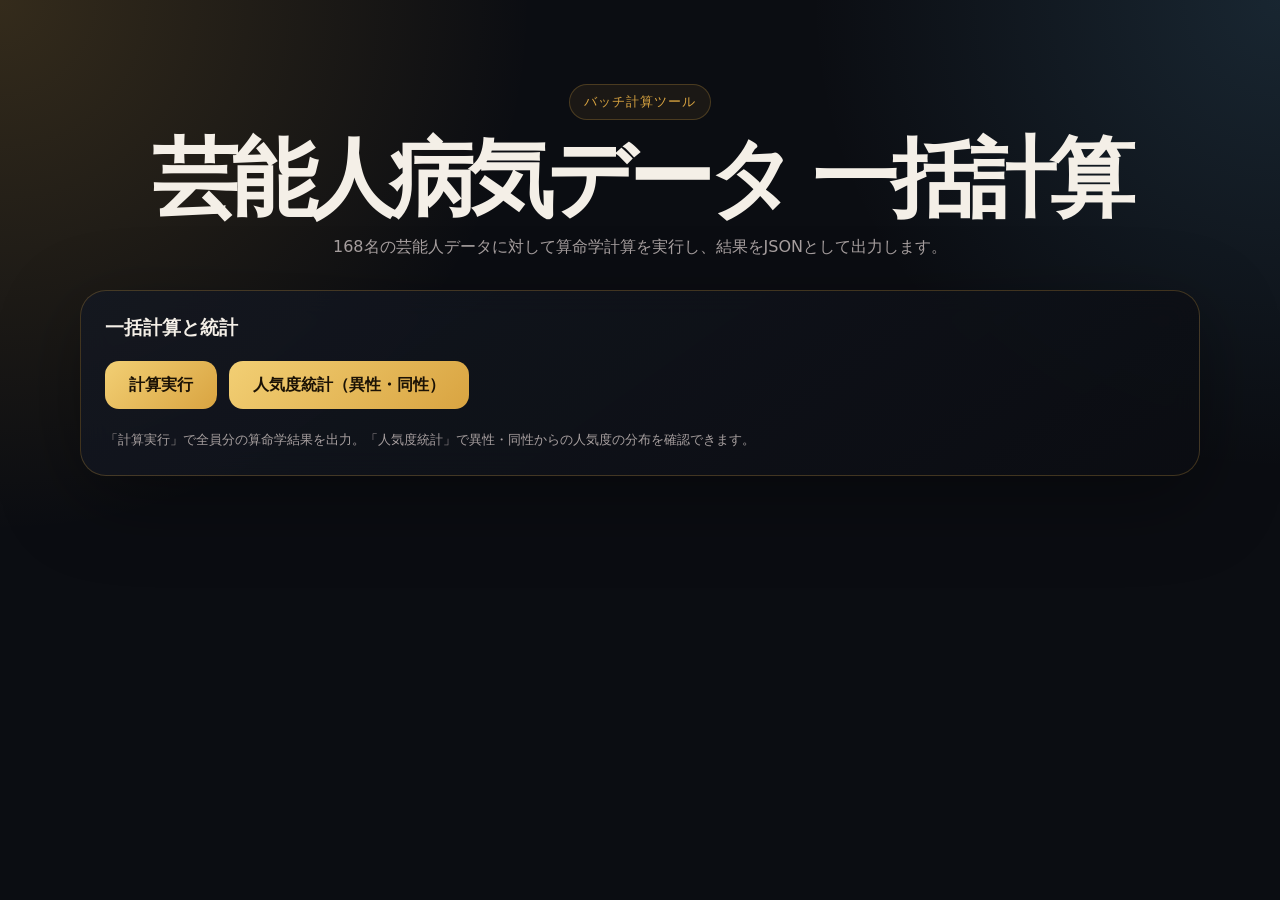
==== batch_calculate.html @ 9ac29d19 "feat: 専門用語を分かりやすく書き換え（見出し・説明文）" ====
<!doctype html>
<html lang="ja">
<head>
<meta charset="UTF-8">
<meta name="viewport" content="width=device-width, initial-scale=1.0">
<title>芸能人病気データ 算命学一括計算 | 占いの館M</title>
<link rel="stylesheet" href="./styles.css?v=20260802e" />
<style>
  .batch-actions { display: flex; flex-wrap: wrap; gap: 12px; margin: 20px 0; }
  .batch-actions button { margin: 0; }
  .batch-status {
    white-space: pre-wrap;
    font-family: "SFMono-Regular", Consolas, "Liberation Mono", Menlo, monospace;
    font-size: 13px;
    line-height: 1.7;
    margin-top: 20px;
    padding: 16px;
    border-radius: 14px;
    background: rgba(0, 0, 0, 0.25);
    border: 1px solid var(--border);
  }
  .batch-output {
    width: 100%;
    height: 320px;
    margin-top: 16px;
    padding: 14px;
    border-radius: 14px;
    background: rgba(0, 0, 0, 0.35);
    border: 1px solid var(--border);
    color: var(--text);
    font-family: "SFMono-Regular", Consolas, "Liberation Mono", Menlo, monospace;
    font-size: 12px;
    line-height: 1.5;
    resize: vertical;
  }
  .done { color: #70d0a0; }
  .error { color: #ff5050; }
</style>
</head>
<body>
<main class="app">
  <section class="hero">
    <div class="badge">バッチ計算ツール</div>
    <h1>芸能人病気データ 一括計算</h1>
    <p>168名の芸能人データに対して算命学計算を実行し、結果をJSONとして出力します。</p>
  </section>

  <section class="panel input-panel">
    <h3 class="panel-title">一括計算と統計</h3>
    <div class="batch-actions">
      <button id="runBtn">計算実行</button>
      <button id="moteStatsBtn">人気度統計（異性・同性）</button>
      <button id="downloadBtn" style="display:none">結果をダウンロード</button>
    </div>
    <p class="note">「計算実行」で全員分の算命学結果を出力。「人気度統計」で異性・同性からの人気度の分布を確認できます。</p>
    <div id="status" class="batch-status" style="display:none"></div>
    <textarea id="output" class="batch-output" style="display:none" readonly></textarea>
  </section>
</main>

<script src="./kanji-data.js?v=20260802e"></script>
<script src="./app.js?v=20260802e"></script>
<script>
const CELEB_DATA = [
  {
    "id": 1,
    "name": "坂本龍一",
    "real_name": "坂本龍一",
    "last_name": "坂本",
    "first_name": "龍一",
    "birth_date": "1952-01-17",
    "gender": "male",
    "illness": "中咽頭がん",
    "illness_category": "がん（頭頸部）",
    "onset_year": 2014,
    "notes": "2014年中咽頭がん、2020年直腸がんも発症。2023年死去。"
  },
  {
    "id": 2,
    "name": "小林麻央",
    "real_name": "小林麻央",
    "last_name": "小林",
    "first_name": "麻央",
    "birth_date": "1982-07-21",
    "gender": "female",
    "illness": "乳がん",
    "illness_category": "がん（乳がん）",
    "onset_year": 2014,
    "notes": "2014年乳がん発症。2017年死去。"
  },
  {
    "id": 3,
    "name": "忌野清志郎",
    "real_name": "忌野清志郎",
    "last_name": "忌野",
    "first_name": "清志郎",
    "birth_date": "1951-04-02",
    "gender": "male",
    "illness": "喉頭がん",
    "illness_category": "がん（頭頸部）",
    "onset_year": 2006,
    "notes": "2006年喉頭がん。2009年に食道がんも発症。2011年死去。"
  },
  {
    "id": 4,
    "name": "石橋貴明",
    "real_name": "石橋貴明",
    "last_name": "石橋",
    "first_name": "貴明",
    "birth_date": "1961-10-22",
    "gender": "male",
    "illness": "食道がん・咽頭がん",
    "illness_category": "がん（頭頸部・消化器）",
    "onset_year": 2025,
    "notes": "2025年に食道がんと咽頭がんを公表。芸能活動休止。"
  },
  {
    "id": 5,
    "name": "河村隆一",
    "real_name": "河村隆一",
    "last_name": "河村",
    "first_name": "隆一",
    "birth_date": "1970-05-20",
    "gender": "male",
    "illness": "肺腺がん",
    "illness_category": "がん（呼吸器）",
    "onset_year": 2019,
    "notes": "2019年に肺腺がんと公表。"
  },
  {
    "id": 6,
    "name": "生稲晃子",
    "real_name": "生稲晃子",
    "last_name": "生稲",
    "first_name": "晃子",
    "birth_date": "1968-04-28",
    "gender": "female",
    "illness": "乳がん",
    "illness_category": "がん（乳がん）",
    "onset_year": 2011,
    "notes": "2011年に乳がんを公表。"
  },
  {
    "id": 7,
    "name": "岡村隆史",
    "real_name": "岡村隆史",
    "last_name": "岡村",
    "first_name": "隆史",
    "birth_date": "1970-07-03",
    "gender": "male",
    "illness": "抑うつ傾向",
    "illness_category": "精神疾患（うつ・抑うつ）",
    "onset_year": 2010,
    "notes": "2010年に芸能活動休止。抑うつ傾向と本人が説明。"
  },
  {
    "id": 8,
    "name": "さくらももこ",
    "real_name": "三浦美紀",
    "last_name": "三浦",
    "first_name": "美紀",
    "birth_date": "1965-05-08",
    "gender": "female",
    "illness": "乳がん",
    "illness_category": "がん（乳がん）",
    "onset_year": 2014,
    "notes": "2014年頃乳がん発症。2018年死去。本名は三浦美紀。"
  },
  {
    "id": 9,
    "name": "風間トオル",
    "real_name": "風間徹",
    "last_name": "風間",
    "first_name": "徹",
    "birth_date": "1962-08-19",
    "gender": "male",
    "illness": "咽頭がん",
    "illness_category": "がん（頭頸部）",
    "onset_year": 2022,
    "notes": "2022年頃に早期咽頭がんと公表。"
  },
  {
    "id": 10,
    "name": "山口一郎",
    "real_name": "山口一郎",
    "last_name": "山口",
    "first_name": "一郎",
    "birth_date": "1980-09-08",
    "gender": "male",
    "illness": "群発性頭痛・うつ病",
    "illness_category": "精神疾患（うつ・抑うつ）",
    "onset_year": 2020,
    "notes": "2020年群発性頭痛、2022年うつ病発症。2024年公表。"
  },
  {
    "id": 11,
    "name": "河本準一",
    "real_name": "河本準一",
    "last_name": "河本",
    "first_name": "準一",
    "birth_date": "1975-04-07",
    "gender": "male",
    "illness": "パニック障害・うつ病",
    "illness_category": "精神疾患（パニック障害・うつ）",
    "onset_year": 2024,
    "notes": "2025年6月にパニック障害・うつ病と公表。発症は2024年頃。"
  },
  {
    "id": 12,
    "name": "田中裕二",
    "real_name": "田中裕二",
    "last_name": "田中",
    "first_name": "裕二",
    "birth_date": "1965-01-10",
    "gender": "male",
    "illness": "くも膜下出血・脳梗塞",
    "illness_category": "脳血管疾患",
    "onset_year": 2021,
    "notes": "2021年1月にくも膜下出血と脳梗塞を発症。"
  },
  {
    "id": 13,
    "name": "星野源",
    "real_name": "星野源",
    "last_name": "星野",
    "first_name": "源",
    "birth_date": "1981-01-28",
    "gender": "male",
    "illness": "くも膜下出血",
    "illness_category": "脳血管疾患",
    "onset_year": 2012,
    "notes": "2012年12月にくも膜下出血。2013年9月に予防的手術。"
  },
  {
    "id": 14,
    "name": "長嶋茂雄",
    "real_name": "長嶋茂雄",
    "last_name": "長嶋",
    "first_name": "茂雄",
    "birth_date": "1936-02-20",
    "gender": "male",
    "illness": "心原性脳塞栓症",
    "illness_category": "脳血管疾患",
    "onset_year": 2004,
    "notes": "2004年3月に心原性脳塞栓症を発症。"
  },
  {
    "id": 15,
    "name": "西城秀樹",
    "real_name": "木本龍雄",
    "last_name": "木本",
    "first_name": "龍雄",
    "birth_date": "1955-04-13",
    "gender": "male",
    "illness": "脳梗塞",
    "illness_category": "脳血管疾患",
    "onset_year": 2001,
    "notes": "2001年初発、2003年再発、2011年再発。2018年急性心不全で死去。本名は木本龍雄。"
  },
  {
    "id": 16,
    "name": "小倉智昭",
    "real_name": "小倉智昭",
    "last_name": "小倉",
    "first_name": "智昭",
    "birth_date": "1947-05-25",
    "gender": "male",
    "illness": "膀胱がん",
    "illness_category": "がん（泌尿器）",
    "onset_year": 2016,
    "notes": "2016年膀胱がん。2021年肺転移、2023年腎盂がん。2024年死去。"
  },
  {
    "id": 17,
    "name": "桜井和寿",
    "real_name": "桜井和寿",
    "last_name": "桜井",
    "first_name": "和寿",
    "birth_date": "1970-03-08",
    "gender": "male",
    "illness": "小脳梗塞（疑い）",
    "illness_category": "脳血管疾患",
    "onset_year": 2002,
    "notes": "2002年7月に小脳梗塞の疑いで入院。"
  },
  {
    "id": 18,
    "name": "徳永英明",
    "real_name": "徳永英明",
    "last_name": "徳永",
    "first_name": "英明",
    "birth_date": "1961-02-27",
    "gender": "male",
    "illness": "もやもや病・脳梗塞",
    "illness_category": "脳血管疾患",
    "onset_year": 2001,
    "notes": "2001年もやもや病。2016年脳梗塞予防手術、2018年軽微な脳梗塞。"
  },
  {
    "id": 19,
    "name": "ワッキー",
    "real_name": "和輝",
    "last_name": "和",
    "first_name": "輝",
    "birth_date": "1972-07-05",
    "gender": "male",
    "illness": "中咽頭がん",
    "illness_category": "がん（頭頸部）",
    "onset_year": 2020,
    "notes": "2020年6月にステージ1の中咽頭がんと公表。"
  },
  {
    "id": 20,
    "name": "伊達みきお",
    "real_name": "伊達幹男",
    "last_name": "伊達",
    "first_name": "幹男",
    "birth_date": "1974-09-05",
    "gender": "male",
    "illness": "膀胱がん",
    "illness_category": "がん（泌尿器）",
    "onset_year": 2021,
    "notes": "2021年3月にステージ1の膀胱がんと公表。"
  },
  {
    "id": 21,
    "name": "松本人志",
    "real_name": "松本人志",
    "last_name": "松本",
    "first_name": "人志",
    "birth_date": "1963-09-08",
    "gender": "male",
    "illness": "大腸がん",
    "illness_category": "がん（消化器）",
    "onset_year": 2025,
    "notes": "2025年に大腸がんの手術を公表。人工肛門造設。"
  },
  {
    "id": 22,
    "name": "池江璃花子",
    "real_name": "池江璃花子",
    "last_name": "池江",
    "first_name": "璃花子",
    "birth_date": "2000-07-04",
    "gender": "female",
    "illness": "急性リンパ性白血病",
    "illness_category": "血液疾患（白血病）",
    "onset_year": 2019,
    "notes": "2019年2月に急性リンパ性白血病と診断。2019年12月退院。"
  },
  {
    "id": 23,
    "name": "安田章大",
    "real_name": "安田章大",
    "last_name": "安田",
    "first_name": "章大",
    "birth_date": "1984-09-11",
    "gender": "male",
    "illness": "髄膜腫（脳腫瘍）",
    "illness_category": "脳腫瘍",
    "onset_year": 2017,
    "notes": "2017年に脳腫瘍（髄膜腫）を発症。2018年2月に摘出手術。後遺症あり。"
  },
  {
    "id": 24,
    "name": "つんく♂",
    "real_name": "寺田光男",
    "last_name": "寺田",
    "first_name": "光男",
    "birth_date": "1968-10-29",
    "gender": "male",
    "illness": "喉頭がん",
    "illness_category": "がん（頭頸部）",
    "onset_year": 2014,
    "notes": "2014年3月に喉頭がんを公表。声帯摘出。本名は寺田光男。"
  },
  {
    "id": 25,
    "name": "麻木久仁子",
    "real_name": "麻木久仁子",
    "last_name": "麻木",
    "first_name": "久仁子",
    "birth_date": "1962-11-12",
    "gender": "female",
    "illness": "脳梗塞・乳がん",
    "illness_category": "脳血管疾患・がん（乳がん）",
    "onset_year": 2010,
    "notes": "2010年暮れに軽い脳梗塞、2012年に両側乳がん。"
  },
  {
    "id": 26,
    "name": "あべ静江",
    "real_name": "阿部静江",
    "last_name": "阿部",
    "first_name": "静江",
    "birth_date": "1951-11-28",
    "gender": "female",
    "illness": "脳梗塞",
    "illness_category": "脳血管疾患",
    "onset_year": 2022,
    "notes": "2022年3月に両側視床の脳梗塞を発症。本名は阿部静江。"
  },
  {
    "id": 27,
    "name": "名倉潤",
    "real_name": "名倉潤",
    "last_name": "名倉",
    "first_name": "潤",
    "birth_date": "1968-11-04",
    "gender": "male",
    "illness": "うつ病",
    "illness_category": "精神疾患（うつ・抑うつ）",
    "onset_year": 2019,
    "notes": "2018年頸椎椎間板ヘルニア手術、その術後ストレスで2019年うつ病発症。"
  },
  {
    "id": 28,
    "name": "松島聡",
    "real_name": "松島聡",
    "last_name": "松島",
    "first_name": "聡",
    "birth_date": "1997-11-27",
    "gender": "male",
    "illness": "パニック障害",
    "illness_category": "精神疾患（パニック障害）",
    "onset_year": 2018,
    "notes": "2018年11月に突発性パニック障害で活動休止。2020年復帰。"
  },
  {
    "id": 29,
    "name": "堂本剛",
    "real_name": "堂本剛",
    "last_name": "堂本",
    "first_name": "剛",
    "birth_date": "1979-04-10",
    "gender": "male",
    "illness": "パニック障害・突発性難聴",
    "illness_category": "精神疾患（パニック障害）・耳鼻科疾患",
    "onset_year": 1997,
    "notes": "10代後半からパニック障害。2017年に突発性難聴も発症。"
  },
  {
    "id": 30,
    "name": "IKKO",
    "real_name": "豊田一幸",
    "last_name": "豊田",
    "first_name": "一幸",
    "birth_date": "1962-01-20",
    "gender": "male",
    "illness": "パニック障害",
    "illness_category": "精神疾患（パニック障害）",
    "onset_year": 2001,
    "notes": "30代（39歳頃）にパニック障害発症。本名は豊田一幸。"
  },
  {
    "id": 31,
    "name": "中川剛",
    "real_name": "中川剛",
    "last_name": "中川",
    "first_name": "剛",
    "birth_date": "1970-12-04",
    "gender": "male",
    "illness": "パニック障害・急性膵炎",
    "illness_category": "精神疾患（パニック障害）・消化器疾患",
    "onset_year": 1997,
    "notes": "1997年頃パニック障害。2003年以降急性膵炎を繰り返す。"
  },
  {
    "id": 32,
    "name": "音無美紀子",
    "real_name": "村井美紀子",
    "last_name": "村井",
    "first_name": "美紀子",
    "birth_date": "1949-12-26",
    "gender": "female",
    "illness": "乳がん・うつ病",
    "illness_category": "がん（乳がん）・精神疾患（うつ・抑うつ）",
    "onset_year": 1988,
    "notes": "38歳時に乳がん全摘、その後うつ病発症。本名は村井美紀子。"
  },
  {
    "id": 33,
    "name": "萩原流行",
    "real_name": "萩原光男",
    "last_name": "萩原",
    "first_name": "光男",
    "birth_date": "1953-04-08",
    "gender": "male",
    "illness": "双極性障害（そううつ病）",
    "illness_category": "精神疾患（双極性障害）",
    "onset_year": 1991,
    "notes": "1991年に気分変調症・そううつ病と診断。2015年死去。本名は萩原光男。"
  },
  {
    "id": 34,
    "name": "渡辺正行",
    "real_name": "渡邊正行",
    "last_name": "渡邊",
    "first_name": "正行",
    "birth_date": "1956-01-24",
    "gender": "male",
    "illness": "うつ病（男性更年期障害）",
    "illness_category": "精神疾患（うつ・抑うつ）",
    "onset_year": 2006,
    "notes": "50歳頃に男性更年期障害によるうつ症状。本名は渡邊正行。"
  },
  {
    "id": 35,
    "name": "高島忠夫",
    "real_name": "高嶋忠夫",
    "last_name": "高嶋",
    "first_name": "忠夫",
    "birth_date": "1930-07-27",
    "gender": "male",
    "illness": "うつ病・パーキンソン症候群",
    "illness_category": "精神疾患（うつ・抑うつ）・神経疾患",
    "onset_year": 1998,
    "notes": "1998年に重度のうつ病発症。後にパーキンソン症候群も。2019年死去。本名は高嶋忠夫。"
  },
  {
    "id": 36,
    "name": "大場久美子",
    "real_name": "大場久美子",
    "last_name": "大場",
    "first_name": "久美子",
    "birth_date": "1960-01-06",
    "gender": "female",
    "illness": "パニック障害",
    "illness_category": "精神疾患（パニック障害）",
    "onset_year": 1999,
    "notes": "39歳頃にパニック障害発症。2003年診断。2008年に心理カウンセラー資格取得。"
  },
  {
    "id": 37,
    "name": "Fukase（深瀬慧）",
    "real_name": "深瀬智",
    "last_name": "深瀬",
    "first_name": "智",
    "birth_date": "1985-10-13",
    "gender": "male",
    "illness": "パニック障害・ADHD",
    "illness_category": "精神疾患（パニック障害・発達障害）",
    "onset_year": 2003,
    "notes": "10代でパニック障害発症。精神病院閉鎖病棟に入院経験。ADHDも公表。本名は深瀬智。"
  },
  {
    "id": 38,
    "name": "石田明",
    "real_name": "石田明",
    "last_name": "石田",
    "first_name": "明",
    "birth_date": "1980-02-20",
    "gender": "male",
    "illness": "うつ病",
    "illness_category": "精神疾患（うつ・抑うつ）",
    "onset_year": 2002,
    "notes": "22歳頃にうつ病発症。M-1優勝後の2009年にも悪化。"
  },
  {
    "id": 39,
    "name": "兒玉遥",
    "real_name": "兒玉遥",
    "last_name": "兒玉",
    "first_name": "遥",
    "birth_date": "1996-09-19",
    "gender": "female",
    "illness": "双極性障害（躁うつ病）",
    "illness_category": "精神疾患（双極性障害）",
    "onset_year": 2017,
    "notes": "2017年に双極性障害と診断。2度の活動休止を経て2019年HKT48卒業。"
  },
  {
    "id": 40,
    "name": "丸岡いずみ",
    "real_name": "丸岡いずみ",
    "last_name": "丸岡",
    "first_name": "いずみ",
    "birth_date": "1971-08-06",
    "gender": "female",
    "illness": "うつ病",
    "illness_category": "精神疾患（うつ・抑うつ）",
    "onset_year": 2011,
    "notes": "2011年にうつ病発症。東日本大震災取材等の激務が原因。精神科強制入院経験。元日本テレビキャスター。"
  },
  {
    "id": 41,
    "name": "DAVE FROMM",
    "real_name": "DAVE FROMM",
    "last_name": "DAVE",
    "first_name": "FROMM",
    "birth_date": "1959-03-31",
    "gender": "male",
    "illness": "脳梗塞",
    "illness_category": "脳血管疾患",
    "onset_year": 2017,
    "notes": "Wikipedia「DAVE FROMM」より抽出"
  },
  {
    "id": 42,
    "name": "Eli (日本の歌手)",
    "real_name": "Eli (日本の歌手)",
    "last_name": "Eli",
    "first_name": "(日本の歌手)",
    "birth_date": "1969-06-02",
    "gender": "female",
    "illness": "双極性障害",
    "illness_category": "精神疾患（双極性障害）",
    "onset_year": 1997,
    "notes": "Wikipedia「Eli (日本の歌手)」より抽出"
  },
  {
    "id": 43,
    "name": "Fukase",
    "real_name": "深瀬 智",
    "last_name": "深瀬",
    "first_name": "智",
    "birth_date": "1985-10-13",
    "gender": "male",
    "illness": "白血病",
    "illness_category": "血液疾患",
    "onset_year": 2024,
    "notes": "Wikipedia「Fukase」より抽出"
  },
  {
    "id": 44,
    "name": "Gero",
    "real_name": "'''金城 敬樹'''（きんじょう ひろき）",
    "last_name": "'''金城",
    "first_name": "敬樹'''（きんじょうひろき）",
    "birth_date": "1986-01-23",
    "gender": "male",
    "illness": "双極性障害",
    "illness_category": "精神疾患（双極性障害）",
    "onset_year": 2023,
    "notes": "Wikipedia「Gero」より抽出"
  },
  {
    "id": 45,
    "name": "IU (歌手)",
    "real_name": "IU (歌手)",
    "last_name": "IU",
    "first_name": "(歌手)",
    "birth_date": "1993-05-16",
    "gender": "female",
    "illness": "白血病",
    "illness_category": "血液疾患",
    "onset_year": 2015,
    "notes": "Wikipedia「IU (歌手)」より抽出"
  },
  {
    "id": 46,
    "name": "IWAO",
    "real_name": "IWAO",
    "last_name": "IW",
    "first_name": "AO",
    "birth_date": "1963-09-21",
    "gender": "male",
    "illness": "うつ病",
    "illness_category": "精神疾患（うつ・抑うつ）",
    "onset_year": 1991,
    "notes": "Wikipedia「IWAO」より抽出"
  },
  {
    "id": 47,
    "name": "Ring (歌手)",
    "real_name": "'''林 楡涵'''（リン　ユーハン）",
    "last_name": "'''林",
    "first_name": "楡涵'''（リンユーハン）",
    "birth_date": "1984-10-31",
    "gender": "female",
    "illness": "甲状腺がん",
    "illness_category": "がん（頭頸部）",
    "onset_year": 2016,
    "notes": "Wikipedia「Ring (歌手)」より抽出"
  },
  {
    "id": 48,
    "name": "SKY-HI",
    "real_name": "SKY-HI",
    "last_name": "SK",
    "first_name": "Y-HI",
    "birth_date": "1986-12-12",
    "gender": "male",
    "illness": "適応障害",
    "illness_category": "精神疾患（その他）",
    "onset_year": 2023,
    "notes": "Wikipedia「SKY-HI」より抽出"
  },
  {
    "id": 49,
    "name": "YASS",
    "real_name": "YASS",
    "last_name": "YA",
    "first_name": "SS",
    "birth_date": "1965-09-02",
    "gender": "male",
    "illness": "膵臓がん",
    "illness_category": "がん（消化器）",
    "onset_year": 2024,
    "notes": "Wikipedia「YASS」より抽出"
  },
  {
    "id": 50,
    "name": "かとうれい子",
    "real_name": "かとうれい子",
    "last_name": "かと",
    "first_name": "うれい子",
    "birth_date": "1981-10-11",
    "gender": "female",
    "illness": "ALS",
    "illness_category": "神経疾患",
    "onset_year": 2015,
    "notes": "Wikipedia「かとうれい子」より抽出"
  },
  {
    "id": 51,
    "name": "かまやつひろし",
    "real_name": "かまやつひろし",
    "last_name": "かま",
    "first_name": "やつひろし",
    "birth_date": "1939-01-12",
    "gender": "male",
    "illness": "膵がん",
    "illness_category": "がん（消化器）",
    "onset_year": 2017,
    "notes": "Wikipedia「かまやつひろし」より抽出"
  },
  {
    "id": 52,
    "name": "なかにし礼",
    "real_name": "なかにし礼",
    "last_name": "なか",
    "first_name": "にし礼",
    "birth_date": "1938-09-02",
    "gender": "male",
    "illness": "食道がん",
    "illness_category": "がん（頭頸部・消化器）",
    "onset_year": 2002,
    "notes": "Wikipedia「なかにし礼」より抽出"
  },
  {
    "id": 53,
    "name": "みのもんた",
    "real_name": "御法川 法男<br />（みのりかわ のりお）",
    "last_name": "御法川",
    "first_name": "法男<br/>（みのりかわのりお）",
    "birth_date": "1944-08-22",
    "gender": "male",
    "illness": "パーキンソン病",
    "illness_category": "神経疾患",
    "onset_year": 2018,
    "notes": "Wikipedia「みのもんた」より抽出"
  },
  {
    "id": 54,
    "name": "やしきたかじん",
    "real_name": "やしきたかじん",
    "last_name": "やし",
    "first_name": "きたかじん",
    "birth_date": "1949-10-05",
    "gender": "male",
    "illness": "胃がん",
    "illness_category": "がん（消化器）",
    "onset_year": 2014,
    "notes": "Wikipedia「やしきたかじん」より抽出"
  },
  {
    "id": 55,
    "name": "やす子",
    "real_name": "安井 かのん（やすい かのん）{{R",
    "last_name": "安井",
    "first_name": "かのん（やすいかのん）{{R",
    "birth_date": "1998-09-02",
    "gender": "female",
    "illness": "うつ病",
    "illness_category": "精神疾患（うつ・抑うつ）",
    "onset_year": 2018,
    "notes": "Wikipedia「やす子」より抽出"
  },
  {
    "id": 56,
    "name": "わたりとしお",
    "real_name": "わたりとしお",
    "last_name": "わた",
    "first_name": "りとしお",
    "birth_date": "1961-08-14",
    "gender": "male",
    "illness": "うつ病",
    "illness_category": "精神疾患（うつ・抑うつ）",
    "onset_year": 1999,
    "notes": "Wikipedia「わたりとしお」より抽出"
  },
  {
    "id": 57,
    "name": "オリビア・ニュートン＝ジョン",
    "real_name": "オリビア・ニュートン＝ジョン",
    "last_name": "オリ",
    "first_name": "ビア・ニュートン＝ジョン",
    "birth_date": "1948-09-26",
    "gender": "female",
    "illness": "乳がん",
    "illness_category": "がん（乳がん）",
    "onset_year": 2001,
    "notes": "Wikipedia「オリビア・ニュートン＝ジョン」より抽出"
  },
  {
    "id": 58,
    "name": "カン・ダニエル",
    "real_name": "カン・ダニエル",
    "last_name": "カン",
    "first_name": "・ダニエル",
    "birth_date": "1996-12-10",
    "gender": "male",
    "illness": "うつ病",
    "illness_category": "精神疾患（うつ・抑うつ）",
    "onset_year": 2019,
    "notes": "Wikipedia「カン・ダニエル」より抽出"
  },
  {
    "id": 59,
    "name": "キム・ヘヨン",
    "real_name": "キム・ヘヨン",
    "last_name": "キム",
    "first_name": "・ヘヨン",
    "birth_date": "1971-03-28",
    "gender": "female",
    "illness": "脳腫瘍",
    "illness_category": "脳腫瘍",
    "onset_year": 2019,
    "notes": "Wikipedia「キム・ヘヨン」より抽出"
  },
  {
    "id": 60,
    "name": "グレート義太夫",
    "real_name": "鈴木 正之",
    "last_name": "鈴木",
    "first_name": "正之",
    "birth_date": "1958-12-26",
    "gender": "male",
    "illness": "心筋梗塞",
    "illness_category": "循環器疾患",
    "onset_year": 2024,
    "notes": "Wikipedia「グレート義太夫」より抽出"
  },
  {
    "id": 61,
    "name": "ゴージャス松野",
    "real_name": "松野 行秀",
    "last_name": "松野",
    "first_name": "行秀",
    "birth_date": "1961-04-18",
    "gender": "male",
    "illness": "うつ病",
    "illness_category": "精神疾患（うつ・抑うつ）",
    "onset_year": 2002,
    "notes": "Wikipedia「ゴージャス松野」より抽出"
  },
  {
    "id": 62,
    "name": "ジャイアント馬場",
    "real_name": "馬場 正平",
    "last_name": "馬場",
    "first_name": "正平",
    "birth_date": "1938-01-23",
    "gender": "female",
    "illness": "大腸がん",
    "illness_category": "がん（消化器）",
    "onset_year": 1999,
    "notes": "Wikipedia「ジャイアント馬場」より抽出"
  },
  {
    "id": 63,
    "name": "ソルリ",
    "real_name": "ソルリ",
    "last_name": "ソル",
    "first_name": "リ",
    "birth_date": "1994-03-29",
    "gender": "female",
    "illness": "うつ病",
    "illness_category": "精神疾患（うつ・抑うつ）",
    "onset_year": 2004,
    "notes": "Wikipedia「ソルリ」より抽出"
  },
  {
    "id": 64,
    "name": "タモリ",
    "real_name": "森田 一義（もりた かずよし）<ref name=\"CDジャーナル\">{{Cite web",
    "last_name": "森田",
    "first_name": "一義（もりたかずよし）<refname=\"CDジャーナル\">{{Citeweb",
    "birth_date": "1945-08-22",
    "gender": "male",
    "illness": "くも膜下出血",
    "illness_category": "脳血管疾患",
    "onset_year": 2002,
    "notes": "Wikipedia「タモリ」より抽出"
  },
  {
    "id": 65,
    "name": "ダニー・チャン",
    "real_name": "ダニー・チャン",
    "last_name": "ダニ",
    "first_name": "ー・チャン",
    "birth_date": "1958-09-07",
    "gender": "male",
    "illness": "うつ病",
    "illness_category": "精神疾患（うつ・抑うつ）",
    "onset_year": 1988,
    "notes": "Wikipedia「ダニー・チャン」より抽出"
  },
  {
    "id": 66,
    "name": "デビー・ギブソン",
    "real_name": "デビー・ギブソン",
    "last_name": "デビ",
    "first_name": "ー・ギブソン",
    "birth_date": "1970-08-31",
    "gender": "female",
    "illness": "パニック障害",
    "illness_category": "精神疾患（パニック障害）",
    "onset_year": 2016,
    "notes": "Wikipedia「デビー・ギブソン」より抽出"
  },
  {
    "id": 67,
    "name": "デルタ・グッドレム",
    "real_name": "デルタ・グッドレム",
    "last_name": "デル",
    "first_name": "タ・グッドレム",
    "birth_date": "1984-11-09",
    "gender": "female",
    "illness": "悪性リンパ腫",
    "illness_category": "血液疾患",
    "onset_year": 2001,
    "notes": "Wikipedia「デルタ・グッドレム」より抽出"
  },
  {
    "id": 68,
    "name": "デル・シャノン",
    "real_name": "、Charles Weedon Westover",
    "last_name": "、Charles",
    "first_name": "WeedonWestover",
    "birth_date": "1934-12-30",
    "gender": "male",
    "illness": "うつ病",
    "illness_category": "精神疾患（うつ・抑うつ）",
    "onset_year": 1980,
    "notes": "Wikipedia「デル・シャノン」より抽出"
  },
  {
    "id": 69,
    "name": "トミーズ雅",
    "real_name": "北村 雅英（きたむら まさひで）",
    "last_name": "北村",
    "first_name": "雅英（きたむらまさひで）",
    "birth_date": "1959-12-24",
    "gender": "male",
    "illness": "大腸がん",
    "illness_category": "がん（消化器）",
    "onset_year": 2020,
    "notes": "Wikipedia「トミーズ雅」より抽出"
  },
  {
    "id": 70,
    "name": "ナンシー関",
    "real_name": "ナンシー関",
    "last_name": "ナン",
    "first_name": "シー関",
    "birth_date": "1962-07-07",
    "gender": "female",
    "illness": "心不全",
    "illness_category": "循環器疾患",
    "onset_year": 2002,
    "notes": "Wikipedia「ナンシー関」より抽出"
  },
  {
    "id": 71,
    "name": "ヒロミ",
    "real_name": "小園 浩己（こぞの ひろみ）<ref name=\"CDJournal\" />",
    "last_name": "小園",
    "first_name": "浩己（こぞのひろみ）<refname=\"CDJournal\"/>",
    "birth_date": "1965-02-13",
    "gender": "male",
    "illness": "白血病",
    "illness_category": "血液疾患",
    "onset_year": 1995,
    "notes": "Wikipedia「ヒロミ」より抽出"
  },
  {
    "id": 72,
    "name": "フジタ (お笑い芸人)",
    "real_name": "藤田 真也（ふじた しんや）",
    "last_name": "藤田",
    "first_name": "真也（ふじたしんや）",
    "birth_date": "1977-07-21",
    "gender": "male",
    "illness": "くも膜下出血",
    "illness_category": "脳血管疾患",
    "onset_year": 2013,
    "notes": "Wikipedia「フジタ (お笑い芸人)」より抽出"
  },
  {
    "id": 73,
    "name": "マモル・マヌー",
    "real_name": "三枝 守（さえぐさ まもる）",
    "last_name": "三枝",
    "first_name": "守（さえぐさまもる）",
    "birth_date": "1949-06-03",
    "gender": "male",
    "illness": "心筋梗塞",
    "illness_category": "循環器疾患",
    "onset_year": 2020,
    "notes": "Wikipedia「マモル・マヌー」より抽出"
  },
  {
    "id": 74,
    "name": "マライア・キャリー",
    "real_name": "マライア・キャリー",
    "last_name": "マラ",
    "first_name": "イア・キャリー",
    "birth_date": "1969-03-27",
    "gender": "female",
    "illness": "双極性障害",
    "illness_category": "精神疾患（双極性障害）",
    "onset_year": 2018,
    "notes": "Wikipedia「マライア・キャリー」より抽出"
  },
  {
    "id": 75,
    "name": "マリアンヌ・フェイスフル",
    "real_name": "マリアンヌ・フェイスフル",
    "last_name": "マリ",
    "first_name": "アンヌ・フェイスフル",
    "birth_date": "1946-12-29",
    "gender": "female",
    "illness": "乳がん",
    "illness_category": "がん（乳がん）",
    "onset_year": 2017,
    "notes": "Wikipedia「マリアンヌ・フェイスフル」より抽出"
  },
  {
    "id": 76,
    "name": "マーヴィン・サップ",
    "real_name": "マーヴィン・サップ",
    "last_name": "マー",
    "first_name": "ヴィン・サップ",
    "birth_date": "1967-01-28",
    "gender": "male",
    "illness": "大腸がん",
    "illness_category": "がん（消化器）",
    "onset_year": 1999,
    "notes": "Wikipedia「マーヴィン・サップ」より抽出"
  },
  {
    "id": 77,
    "name": "リンダ・ロンシュタット",
    "real_name": "リンダ・ロンシュタット",
    "last_name": "リン",
    "first_name": "ダ・ロンシュタット",
    "birth_date": "1946-07-15",
    "gender": "female",
    "illness": "パーキンソン病",
    "illness_category": "神経疾患",
    "onset_year": 2013,
    "notes": "Wikipedia「リンダ・ロンシュタット」より抽出"
  },
  {
    "id": 78,
    "name": "三原じゅん子",
    "real_name": "中根 順子",
    "last_name": "中根",
    "first_name": "順子",
    "birth_date": "1964-09-13",
    "gender": "female",
    "illness": "肺がん",
    "illness_category": "がん（呼吸器）",
    "onset_year": 2017,
    "notes": "Wikipedia「三原じゅん子」より抽出"
  },
  {
    "id": 79,
    "name": "三谷三四郎",
    "real_name": "三谷三四郎",
    "last_name": "三谷",
    "first_name": "三四郎",
    "birth_date": "1987-02-17",
    "gender": "male",
    "illness": "パニック障害",
    "illness_category": "精神疾患（パニック障害）",
    "onset_year": 2021,
    "notes": "Wikipedia「三谷三四郎」より抽出"
  },
  {
    "id": 80,
    "name": "中山ラビ",
    "real_name": "生前非公表だったが<ref name=\"mimi197703\"/>",
    "last_name": "生前非公表だったが<ref",
    "first_name": "name=\"mimi197703\"/>",
    "birth_date": "1948-11-05",
    "gender": "female",
    "illness": "肺がん",
    "illness_category": "がん（呼吸器）",
    "onset_year": 2020,
    "notes": "Wikipedia「中山ラビ」より抽出"
  },
  {
    "id": 81,
    "name": "伊藤萌々香",
    "real_name": "伊藤萌々香",
    "last_name": "伊藤",
    "first_name": "萌々香",
    "birth_date": "1997-12-15",
    "gender": "female",
    "illness": "ALS",
    "illness_category": "神経疾患",
    "onset_year": 2022,
    "notes": "Wikipedia「伊藤萌々香」より抽出"
  },
  {
    "id": 82,
    "name": "入江里咲",
    "real_name": "入江里咲",
    "last_name": "入江",
    "first_name": "里咲",
    "birth_date": "2005-10-18",
    "gender": "female",
    "illness": "パニック障害",
    "illness_category": "精神疾患（パニック障害）",
    "onset_year": 2024,
    "notes": "Wikipedia「入江里咲」より抽出"
  },
  {
    "id": 83,
    "name": "内田春菊",
    "real_name": "内田春菊",
    "last_name": "内田",
    "first_name": "春菊",
    "birth_date": "1959-08-07",
    "gender": "female",
    "illness": "大腸がん",
    "illness_category": "がん（消化器）",
    "onset_year": 2017,
    "notes": "Wikipedia「内田春菊」より抽出"
  },
  {
    "id": 84,
    "name": "円広志",
    "real_name": "円広志",
    "last_name": "円広",
    "first_name": "志",
    "birth_date": "1953-08-21",
    "gender": "male",
    "illness": "うつ病",
    "illness_category": "精神疾患（うつ・抑うつ）",
    "onset_year": 2005,
    "notes": "Wikipedia「円広志」より抽出"
  },
  {
    "id": 85,
    "name": "前田健 (タレント)",
    "real_name": "<!--別芸名がある場合に記載。愛称の欄ではありません-->",
    "last_name": "<!",
    "first_name": "--別芸名がある場合に記載。愛称の欄ではありません-->",
    "birth_date": "1971-06-14",
    "gender": "male",
    "illness": "心不全",
    "illness_category": "循環器疾患",
    "onset_year": 2016,
    "notes": "Wikipedia「前田健 (タレント)」より抽出"
  },
  {
    "id": 86,
    "name": "加藤茶",
    "real_name": "{{ruby",
    "last_name": "{{",
    "first_name": "ruby",
    "birth_date": "1943-03-01",
    "gender": "male",
    "illness": "大動脈解離",
    "illness_category": "循環器疾患",
    "onset_year": 2006,
    "notes": "Wikipedia「加藤茶」より抽出"
  },
  {
    "id": 87,
    "name": "勝谷誠彦",
    "real_name": "勝谷誠彦",
    "last_name": "勝谷",
    "first_name": "誠彦",
    "birth_date": "1960-12-06",
    "gender": "male",
    "illness": "食道がん",
    "illness_category": "がん（頭頸部・消化器）",
    "onset_year": 2012,
    "notes": "Wikipedia「勝谷誠彦」より抽出"
  },
  {
    "id": 88,
    "name": "北山陽一",
    "real_name": "北山陽一",
    "last_name": "北山",
    "first_name": "陽一",
    "birth_date": "1974-02-24",
    "gender": "male",
    "illness": "脳腫瘍",
    "illness_category": "脳腫瘍",
    "onset_year": 2012,
    "notes": "Wikipedia「北山陽一」より抽出"
  },
  {
    "id": 89,
    "name": "原辰徳",
    "real_name": "原辰徳",
    "last_name": "原",
    "first_name": "辰徳",
    "birth_date": "1958-07-22",
    "gender": "female",
    "illness": "大腸がん",
    "illness_category": "がん（消化器）",
    "onset_year": 2026,
    "notes": "Wikipedia「原辰徳」より抽出"
  },
  {
    "id": 90,
    "name": "吉井和哉",
    "real_name": "吉井和哉",
    "last_name": "吉井",
    "first_name": "和哉",
    "birth_date": "1966-10-08",
    "gender": "male",
    "illness": "喉頭がん",
    "illness_category": "がん（頭頸部）",
    "onset_year": 2022,
    "notes": "Wikipedia「吉井和哉」より抽出"
  },
  {
    "id": 91,
    "name": "和田光司",
    "real_name": "和田光司",
    "last_name": "和田",
    "first_name": "光司",
    "birth_date": "1974-01-29",
    "gender": "male",
    "illness": "咽頭がん",
    "illness_category": "がん（頭頸部）",
    "onset_year": 2003,
    "notes": "Wikipedia「和田光司」より抽出"
  },
  {
    "id": 92,
    "name": "和田彩花",
    "real_name": "和田彩花",
    "last_name": "和田",
    "first_name": "彩花",
    "birth_date": "1994-08-01",
    "gender": "female",
    "illness": "うつ病",
    "illness_category": "精神疾患（うつ・抑うつ）",
    "onset_year": 2025,
    "notes": "Wikipedia「和田彩花」より抽出"
  },
  {
    "id": 93,
    "name": "嘉門タツオ",
    "real_name": "嘉門タツオ",
    "last_name": "嘉門",
    "first_name": "タツオ",
    "birth_date": "1959-03-25",
    "gender": "male",
    "illness": "脳腫瘍",
    "illness_category": "脳腫瘍",
    "onset_year": 2022,
    "notes": "Wikipedia「嘉門タツオ」より抽出"
  },
  {
    "id": 94,
    "name": "園まり",
    "real_name": "園まり",
    "last_name": "園ま",
    "first_name": "り",
    "birth_date": "1944-04-12",
    "gender": "female",
    "illness": "乳がん",
    "illness_category": "がん（乳がん）",
    "onset_year": 2007,
    "notes": "Wikipedia「園まり」より抽出"
  },
  {
    "id": 95,
    "name": "堀ちえみ",
    "real_name": "堀ちえみ",
    "last_name": "堀ち",
    "first_name": "えみ",
    "birth_date": "1967-02-15",
    "gender": "female",
    "illness": "食道がん",
    "illness_category": "がん（頭頸部・消化器）",
    "onset_year": 2019,
    "notes": "Wikipedia「堀ちえみ」より抽出"
  },
  {
    "id": 96,
    "name": "大山のぶ代",
    "real_name": "山下 羨代（旧姓：大山）（やました のぶよ）{{R",
    "last_name": "山下",
    "first_name": "羨代（旧姓：大山）（やましたのぶよ）{{R",
    "birth_date": "1936-10-16",
    "gender": "female",
    "illness": "直腸がん",
    "illness_category": "がん（消化器）",
    "onset_year": 2024,
    "notes": "Wikipedia「大山のぶ代」より抽出"
  },
  {
    "id": 97,
    "name": "大橋巨泉",
    "real_name": "{{ruby",
    "last_name": "{{",
    "first_name": "ruby",
    "birth_date": "1934-03-22",
    "gender": "male",
    "illness": "肺がん",
    "illness_category": "がん（呼吸器）",
    "onset_year": 2015,
    "notes": "Wikipedia「大橋巨泉」より抽出"
  },
  {
    "id": 98,
    "name": "大橋純子",
    "real_name": "大橋純子",
    "last_name": "大橋",
    "first_name": "純子",
    "birth_date": "1950-04-26",
    "gender": "female",
    "illness": "食道がん",
    "illness_category": "がん（頭頸部・消化器）",
    "onset_year": 2018,
    "notes": "Wikipedia「大橋純子」より抽出"
  },
  {
    "id": 99,
    "name": "大泉逸郎",
    "real_name": "大泉逸郎",
    "last_name": "大泉",
    "first_name": "逸郎",
    "birth_date": "1942-04-17",
    "gender": "male",
    "illness": "白血病",
    "illness_category": "血液疾患",
    "onset_year": 2001,
    "notes": "Wikipedia「大泉逸郎」より抽出"
  },
  {
    "id": 100,
    "name": "太田光",
    "real_name": "太田 光",
    "last_name": "太田",
    "first_name": "光",
    "birth_date": "1965-05-13",
    "gender": "male",
    "illness": "食道がん",
    "illness_category": "がん（頭頸部・消化器）",
    "onset_year": 2010,
    "notes": "Wikipedia「太田光」より抽出"
  },
  {
    "id": 101,
    "name": "室井佑月",
    "real_name": "室井佑月",
    "last_name": "室井",
    "first_name": "佑月",
    "birth_date": "1970-02-27",
    "gender": "female",
    "illness": "乳がん",
    "illness_category": "がん（乳がん）",
    "onset_year": 1997,
    "notes": "Wikipedia「室井佑月」より抽出"
  },
  {
    "id": 102,
    "name": "室田瑞希",
    "real_name": "室田瑞希",
    "last_name": "室田",
    "first_name": "瑞希",
    "birth_date": "1998-06-12",
    "gender": "female",
    "illness": "パニック障害",
    "illness_category": "精神疾患（パニック障害）",
    "onset_year": 2023,
    "notes": "Wikipedia「室田瑞希」より抽出"
  },
  {
    "id": 103,
    "name": "富澤たけし",
    "real_name": "富澤 岳史（とみざわ たけし）",
    "last_name": "富澤",
    "first_name": "岳史（とみざわたけし）",
    "birth_date": "1974-04-30",
    "gender": "male",
    "illness": "膀胱がん",
    "illness_category": "がん（泌尿器）",
    "onset_year": 2008,
    "notes": "Wikipedia「富澤たけし」より抽出"
  },
  {
    "id": 104,
    "name": "寺内タケシ",
    "real_name": "同じ読みで「寺内 武」<ref>{{Cite news2|title=「エレキの神様」寺内タケシさんが死去",
    "last_name": "同じ読みで「寺内",
    "first_name": "武」<ref>{{Citenews2|title=「エレキの神様」寺内タケシさんが死去",
    "birth_date": "1939-01-17",
    "gender": "male",
    "illness": "白血病",
    "illness_category": "血液疾患",
    "onset_year": 1976,
    "notes": "Wikipedia「寺内タケシ」より抽出"
  },
  {
    "id": 105,
    "name": "小松政夫",
    "real_name": "松崎 雅臣<ref name=NHK>{{Cite web",
    "last_name": "松崎",
    "first_name": "雅臣<refname=NHK>{{Citeweb",
    "birth_date": "1942-01-10",
    "gender": "male",
    "illness": "肝細胞がん",
    "illness_category": "がん（消化器）",
    "onset_year": 2020,
    "notes": "Wikipedia「小松政夫」より抽出"
  },
  {
    "id": 106,
    "name": "小林亜星",
    "real_name": "小林亜星",
    "last_name": "小林",
    "first_name": "亜星",
    "birth_date": "1932-08-11",
    "gender": "male",
    "illness": "心不全",
    "illness_category": "循環器疾患",
    "onset_year": 2021,
    "notes": "Wikipedia「小林亜星」より抽出"
  },
  {
    "id": 107,
    "name": "小林完吾",
    "real_name": "小林完吾",
    "last_name": "小林",
    "first_name": "完吾",
    "birth_date": "1932-04-27",
    "gender": "male",
    "illness": "脳梗塞",
    "illness_category": "脳血管疾患",
    "onset_year": 2001,
    "notes": "Wikipedia「小林完吾」より抽出"
  },
  {
    "id": 108,
    "name": "小椋佳",
    "real_name": "小椋佳",
    "last_name": "小椋",
    "first_name": "佳",
    "birth_date": "1944-01-18",
    "gender": "male",
    "illness": "胃がん",
    "illness_category": "がん（消化器）",
    "onset_year": 2000,
    "notes": "Wikipedia「小椋佳」より抽出"
  },
  {
    "id": 109,
    "name": "山口一郎 (歌手)",
    "real_name": "山口一郎 (歌手)",
    "last_name": "山口一郎",
    "first_name": "(歌手)",
    "birth_date": "1980-09-08",
    "gender": "male",
    "illness": "うつ病",
    "illness_category": "精神疾患（うつ・抑うつ）",
    "onset_year": 2025,
    "notes": "Wikipedia「山口一郎 (歌手)」より抽出"
  },
  {
    "id": 110,
    "name": "山岸理子",
    "real_name": "山岸理子",
    "last_name": "山岸",
    "first_name": "理子",
    "birth_date": "1998-11-24",
    "gender": "female",
    "illness": "適応障害",
    "illness_category": "精神疾患（その他）",
    "onset_year": 2024,
    "notes": "Wikipedia「山岸理子」より抽出"
  },
  {
    "id": 111,
    "name": "山崎ハコ",
    "real_name": "'''山崎 初子'''（やまさき はつこ）<ref name=\"prof\" /><!--公式サイトの記述に準拠",
    "last_name": "'''山崎",
    "first_name": "初子'''（やまさきはつこ）<refname=\"prof\"/><!--公式サイトの記述に準拠",
    "birth_date": "1957-05-18",
    "gender": "female",
    "illness": "大腸がん",
    "illness_category": "がん（消化器）",
    "onset_year": 2020,
    "notes": "Wikipedia「山崎ハコ」より抽出"
  },
  {
    "id": 112,
    "name": "山本文緒",
    "real_name": "山本文緒",
    "last_name": "山本",
    "first_name": "文緒",
    "birth_date": "1962-11-13",
    "gender": "female",
    "illness": "うつ病",
    "illness_category": "精神疾患（うつ・抑うつ）",
    "onset_year": 2003,
    "notes": "Wikipedia「山本文緒」より抽出"
  },
  {
    "id": 113,
    "name": "山田信夫 (歌手)",
    "real_name": "山田信夫 (歌手)",
    "last_name": "山田信夫",
    "first_name": "(歌手)",
    "birth_date": "1964-01-20",
    "gender": "male",
    "illness": "脳腫瘍",
    "illness_category": "脳腫瘍",
    "onset_year": 2024,
    "notes": "Wikipedia「山田信夫 (歌手)」より抽出"
  },
  {
    "id": 114,
    "name": "山田邦子",
    "real_name": "山田邦子",
    "last_name": "山田",
    "first_name": "邦子",
    "birth_date": "1960-06-13",
    "gender": "female",
    "illness": "乳がん",
    "illness_category": "がん（乳がん）",
    "onset_year": 2003,
    "notes": "Wikipedia「山田邦子」より抽出"
  },
  {
    "id": 115,
    "name": "岡山廣幸",
    "real_name": "岡山廣幸",
    "last_name": "岡山",
    "first_name": "廣幸",
    "birth_date": "1948-02-21",
    "gender": "male",
    "illness": "食道がん",
    "illness_category": "がん（頭頸部・消化器）",
    "onset_year": 1984,
    "notes": "Wikipedia「岡山廣幸」より抽出"
  },
  {
    "id": 116,
    "name": "岡本敦郎",
    "real_name": "岡本敦郎",
    "last_name": "岡本",
    "first_name": "敦郎",
    "birth_date": "1924-12-25",
    "gender": "male",
    "illness": "脳梗塞",
    "illness_category": "脳血管疾患",
    "onset_year": 2007,
    "notes": "Wikipedia「岡本敦郎」より抽出"
  },
  {
    "id": 117,
    "name": "島倉千代子",
    "real_name": "島倉千代子",
    "last_name": "島倉",
    "first_name": "千代子",
    "birth_date": "1938-03-30",
    "gender": "female",
    "illness": "乳がん",
    "illness_category": "がん（乳がん）",
    "onset_year": 2013,
    "notes": "Wikipedia「島倉千代子」より抽出"
  },
  {
    "id": 118,
    "name": "嵐ヨシユキ",
    "real_name": "嵐ヨシユキ",
    "last_name": "嵐ヨ",
    "first_name": "シユキ",
    "birth_date": "1955-04-15",
    "gender": "male",
    "illness": "脳梗塞",
    "illness_category": "脳血管疾患",
    "onset_year": 2004,
    "notes": "Wikipedia「嵐ヨシユキ」より抽出"
  },
  {
    "id": 119,
    "name": "市川由紀乃",
    "real_name": "市川由紀乃",
    "last_name": "市川",
    "first_name": "由紀乃",
    "birth_date": "1976-01-08",
    "gender": "female",
    "illness": "卵巣がん",
    "illness_category": "がん（泌尿器）",
    "onset_year": 2025,
    "notes": "Wikipedia「市川由紀乃」より抽出"
  },
  {
    "id": 120,
    "name": "平浩二 (歌手)",
    "real_name": "平浩二 (歌手)",
    "last_name": "平浩二",
    "first_name": "(歌手)",
    "birth_date": "1949-01-23",
    "gender": "male",
    "illness": "くも膜下出血",
    "illness_category": "脳血管疾患",
    "onset_year": 2021,
    "notes": "Wikipedia「平浩二 (歌手)」より抽出"
  },
  {
    "id": 121,
    "name": "德永英明",
    "real_name": "德永英明",
    "last_name": "德永",
    "first_name": "英明",
    "birth_date": "1961-02-27",
    "gender": "male",
    "illness": "脳梗塞",
    "illness_category": "脳血管疾患",
    "onset_year": 2016,
    "notes": "Wikipedia「德永英明」より抽出"
  },
  {
    "id": 122,
    "name": "戸川純",
    "real_name": "戸川純",
    "last_name": "戸川",
    "first_name": "純",
    "birth_date": "1961-03-31",
    "gender": "female",
    "illness": "パニック障害",
    "illness_category": "精神疾患（パニック障害）",
    "onset_year": 1987,
    "notes": "Wikipedia「戸川純」より抽出"
  },
  {
    "id": 123,
    "name": "日高晤郎",
    "real_name": "細谷 新吾（ほそたに しんご）<ref name=\"hokkaidonp\">{{Cite news",
    "last_name": "細谷",
    "first_name": "新吾（ほそたにしんご）<refname=\"hokkaidonp\">{{Citenews",
    "birth_date": "1944-02-28",
    "gender": "male",
    "illness": "肝がん",
    "illness_category": "がん（消化器）",
    "onset_year": 1969,
    "notes": "Wikipedia「日高晤郎」より抽出"
  },
  {
    "id": 124,
    "name": "木山裕策",
    "real_name": "木山裕策",
    "last_name": "木山",
    "first_name": "裕策",
    "birth_date": "1968-10-03",
    "gender": "male",
    "illness": "甲状腺がん",
    "illness_category": "がん（頭頸部）",
    "onset_year": 1968,
    "notes": "Wikipedia「木山裕策」より抽出"
  },
  {
    "id": 125,
    "name": "杉田あきひろ",
    "real_name": "杉田あきひろ",
    "last_name": "杉田",
    "first_name": "あきひろ",
    "birth_date": "1965-05-04",
    "gender": "male",
    "illness": "喉頭がん",
    "illness_category": "がん（頭頸部）",
    "onset_year": 2022,
    "notes": "Wikipedia「杉田あきひろ」より抽出"
  },
  {
    "id": 126,
    "name": "東貴博",
    "real_name": "飛田 貴博（ひだ たかひろ）",
    "last_name": "飛田",
    "first_name": "貴博（ひだたかひろ）",
    "birth_date": "1969-12-31",
    "gender": "female",
    "illness": "脳出血",
    "illness_category": "脳血管疾患",
    "onset_year": 1988,
    "notes": "Wikipedia「東貴博」より抽出"
  },
  {
    "id": 127,
    "name": "松田優作",
    "real_name": "松田優作",
    "last_name": "松田",
    "first_name": "優作",
    "birth_date": "1950-09-21",
    "gender": "male",
    "illness": "膀胱がん",
    "illness_category": "がん（泌尿器）",
    "onset_year": 2008,
    "notes": "Wikipedia「松田優作」より抽出"
  },
  {
    "id": 128,
    "name": "桑名正博",
    "real_name": "桑名正博",
    "last_name": "桑名",
    "first_name": "正博",
    "birth_date": "1953-08-07",
    "gender": "male",
    "illness": "心不全",
    "illness_category": "循環器疾患",
    "onset_year": 2012,
    "notes": "Wikipedia「桑名正博」より抽出"
  },
  {
    "id": 129,
    "name": "森山加代子",
    "real_name": "森山加代子",
    "last_name": "森",
    "first_name": "山加代子",
    "birth_date": "1940-03-23",
    "gender": "female",
    "illness": "大腸がん",
    "illness_category": "がん（消化器）",
    "onset_year": 1969,
    "notes": "Wikipedia「森山加代子」より抽出"
  },
  {
    "id": 130,
    "name": "森昌子",
    "real_name": "森昌子",
    "last_name": "森",
    "first_name": "昌子",
    "birth_date": "1958-10-13",
    "gender": "female",
    "illness": "うつ状態",
    "illness_category": "精神疾患（うつ・抑うつ）",
    "onset_year": 2008,
    "notes": "Wikipedia「森昌子」より抽出"
  },
  {
    "id": 131,
    "name": "森永卓郎",
    "real_name": "森永卓郎",
    "last_name": "森",
    "first_name": "永卓郎",
    "birth_date": "1957-07-12",
    "gender": "female",
    "illness": "膵臓がん",
    "illness_category": "がん（消化器）",
    "onset_year": 2023,
    "notes": "Wikipedia「森永卓郎」より抽出"
  },
  {
    "id": 132,
    "name": "森田豊",
    "real_name": "森田豊",
    "last_name": "森",
    "first_name": "田豊",
    "birth_date": "1963-06-18",
    "gender": "male",
    "illness": "胃がん",
    "illness_category": "がん（消化器）",
    "onset_year": 2019,
    "notes": "Wikipedia「森田豊」より抽出"
  },
  {
    "id": 133,
    "name": "榎本くるみ",
    "real_name": "榎本くるみ",
    "last_name": "榎本",
    "first_name": "くるみ",
    "birth_date": "1981-10-17",
    "gender": "female",
    "illness": "心不全",
    "illness_category": "循環器疾患",
    "onset_year": 2025,
    "notes": "Wikipedia「榎本くるみ」より抽出"
  },
  {
    "id": 134,
    "name": "武尊",
    "real_name": "'''世川 武尊'''（せがわ たける）<ref>{{Cite web|和書|title=Facebookにログイン |url=https://www.facebook.com/ |website=Facebook |access-date=2023-08-22 |language=ja}}</ref>",
    "last_name": "'''世川",
    "first_name": "武尊'''（せがわたける）<ref>{{Citeweb|和書|title=Facebookにログイン|url=https://www.facebook.com/|website=Facebook|access-date=2023-08-22|language=ja}}</ref>",
    "birth_date": "1991-07-29",
    "gender": "male",
    "illness": "うつ病",
    "illness_category": "精神疾患（うつ・抑うつ）",
    "onset_year": 2022,
    "notes": "Wikipedia「武尊」より抽出"
  },
  {
    "id": 135,
    "name": "水木一郎",
    "real_name": "水木一郎",
    "last_name": "水木",
    "first_name": "一郎",
    "birth_date": "1948-01-07",
    "gender": "male",
    "illness": "肺がん",
    "illness_category": "がん（呼吸器）",
    "onset_year": 2022,
    "notes": "Wikipedia「水木一郎」より抽出"
  },
  {
    "id": 136,
    "name": "水道橋博士",
    "real_name": "小野 正芳（おの まさよし）",
    "last_name": "小野",
    "first_name": "正芳（おのまさよし）",
    "birth_date": "1962-08-18",
    "gender": "male",
    "illness": "脳梗塞",
    "illness_category": "脳血管疾患",
    "onset_year": 1996,
    "notes": "Wikipedia「水道橋博士」より抽出"
  },
  {
    "id": 137,
    "name": "池田貴族",
    "real_name": "'''池田貴'''（いけだたかし）となったが",
    "last_name": "''",
    "first_name": "'池田貴'''（いけだたかし）となったが",
    "birth_date": "1963-05-08",
    "gender": "male",
    "illness": "肝細胞がん",
    "illness_category": "がん（消化器）",
    "onset_year": 1996,
    "notes": "Wikipedia「池田貴族」より抽出"
  },
  {
    "id": 138,
    "name": "沢井忠夫",
    "real_name": "沢井忠夫",
    "last_name": "沢井",
    "first_name": "忠夫",
    "birth_date": "1937-12-16",
    "gender": "male",
    "illness": "くも膜下出血",
    "illness_category": "脳血管疾患",
    "onset_year": 1997,
    "notes": "Wikipedia「沢井忠夫」より抽出"
  },
  {
    "id": 139,
    "name": "浜尾朱美",
    "real_name": "千葉 朱美",
    "last_name": "千葉",
    "first_name": "朱美",
    "birth_date": "1961-01-20",
    "gender": "female",
    "illness": "乳がん",
    "illness_category": "がん（乳がん）",
    "onset_year": 2007,
    "notes": "Wikipedia「浜尾朱美」より抽出"
  },
  {
    "id": 140,
    "name": "渡辺けあき",
    "real_name": "渡辺けあき",
    "last_name": "渡辺",
    "first_name": "けあき",
    "birth_date": "1992-08-28",
    "gender": "female",
    "illness": "脳梗塞",
    "illness_category": "脳血管疾患",
    "onset_year": 2024,
    "notes": "Wikipedia「渡辺けあき」より抽出"
  },
  {
    "id": 141,
    "name": "生野陽子",
    "real_name": "{{要出典",
    "last_name": "{{",
    "first_name": "要出典",
    "birth_date": "1984-05-17",
    "gender": "female",
    "illness": "白血病",
    "illness_category": "血液疾患",
    "onset_year": 2014,
    "notes": "Wikipedia「生野陽子」より抽出"
  },
  {
    "id": 142,
    "name": "田中昌之",
    "real_name": "田中昌之",
    "last_name": "田中",
    "first_name": "昌之",
    "birth_date": "1951-06-30",
    "gender": "male",
    "illness": "心筋梗塞",
    "illness_category": "循環器疾患",
    "onset_year": 2011,
    "notes": "Wikipedia「田中昌之」より抽出"
  },
  {
    "id": 143,
    "name": "田中裕二 (お笑い芸人)",
    "real_name": "<!--別芸名がある場合に記載。愛称の欄ではありません-->",
    "last_name": "<!",
    "first_name": "--別芸名がある場合に記載。愛称の欄ではありません-->",
    "birth_date": "1965-01-10",
    "gender": "male",
    "illness": "脳梗塞",
    "illness_category": "脳血管疾患",
    "onset_year": 2017,
    "notes": "Wikipedia「田中裕二 (お笑い芸人)」より抽出"
  },
  {
    "id": 144,
    "name": "田代すみれ",
    "real_name": "田代すみれ",
    "last_name": "田代",
    "first_name": "すみれ",
    "birth_date": "2005-06-16",
    "gender": "female",
    "illness": "適応障害",
    "illness_category": "精神疾患（その他）",
    "onset_year": 2025,
    "notes": "Wikipedia「田代すみれ」より抽出"
  },
  {
    "id": 145,
    "name": "町亞聖",
    "real_name": "同じ",
    "last_name": "同",
    "first_name": "じ",
    "birth_date": "1971-08-03",
    "gender": "female",
    "illness": "くも膜下出血",
    "illness_category": "脳血管疾患",
    "onset_year": 2006,
    "notes": "Wikipedia「町亞聖」より抽出"
  },
  {
    "id": 146,
    "name": "相川茉穂",
    "real_name": "相川茉穂",
    "last_name": "相川",
    "first_name": "茉穂",
    "birth_date": "1999-03-26",
    "gender": "female",
    "illness": "パニック障害",
    "illness_category": "精神疾患（パニック障害）",
    "onset_year": 2017,
    "notes": "Wikipedia「相川茉穂」より抽出"
  },
  {
    "id": 147,
    "name": "相馬トランジスタ",
    "real_name": "相馬 永吉（そうま えいきち）",
    "last_name": "相馬",
    "first_name": "永吉（そうまえいきち）",
    "birth_date": "1990-01-18",
    "gender": "male",
    "illness": "うつ病",
    "illness_category": "精神疾患（うつ・抑うつ）",
    "onset_year": 2023,
    "notes": "Wikipedia「相馬トランジスタ」より抽出"
  },
  {
    "id": 148,
    "name": "石原慎太郎",
    "real_name": "石原慎太郎",
    "last_name": "石原",
    "first_name": "慎太郎",
    "birth_date": "1932-09-30",
    "gender": "female",
    "illness": "肝細胞がん",
    "illness_category": "がん（消化器）",
    "onset_year": 1987,
    "notes": "Wikipedia「石原慎太郎」より抽出"
  },
  {
    "id": 149,
    "name": "福田雄一",
    "real_name": "福田雄一",
    "last_name": "福田",
    "first_name": "雄一",
    "birth_date": "1968-07-12",
    "gender": "female",
    "illness": "うつ病",
    "illness_category": "精神疾患（うつ・抑うつ）",
    "onset_year": 2019,
    "notes": "Wikipedia「福田雄一」より抽出"
  },
  {
    "id": 150,
    "name": "綾戸智恵",
    "real_name": "綾戸智恵",
    "last_name": "綾戸",
    "first_name": "智恵",
    "birth_date": "1957-09-10",
    "gender": "female",
    "illness": "乳がん",
    "illness_category": "がん（乳がん）",
    "onset_year": 2007,
    "notes": "Wikipedia「綾戸智恵」より抽出"
  },
  {
    "id": 151,
    "name": "美川憲一",
    "real_name": "'''百瀬 由一'''（ももせ よしかず）",
    "last_name": "'''百瀬",
    "first_name": "由一'''（ももせよしかず）",
    "birth_date": "1946-05-15",
    "gender": "male",
    "illness": "パーキンソン病",
    "illness_category": "神経疾患",
    "onset_year": 2025,
    "notes": "Wikipedia「美川憲一」より抽出"
  },
  {
    "id": 152,
    "name": "脳みそ夫",
    "real_name": "脳みそ夫",
    "last_name": "脳み",
    "first_name": "そ夫",
    "birth_date": "1980-01-22",
    "gender": "male",
    "illness": "くも膜下出血",
    "illness_category": "脳血管疾患",
    "onset_year": 2018,
    "notes": "Wikipedia「脳みそ夫」より抽出"
  },
  {
    "id": 153,
    "name": "舟木一夫",
    "real_name": "舟木一夫",
    "last_name": "舟木",
    "first_name": "一夫",
    "birth_date": "1944-12-12",
    "gender": "male",
    "illness": "ALS",
    "illness_category": "神経疾患",
    "onset_year": 1964,
    "notes": "Wikipedia「舟木一夫」より抽出"
  },
  {
    "id": 154,
    "name": "花村菊江",
    "real_name": "花村菊江",
    "last_name": "花村",
    "first_name": "菊江",
    "birth_date": "1938-05-20",
    "gender": "female",
    "illness": "くも膜下出血",
    "illness_category": "脳血管疾患",
    "onset_year": 1955,
    "notes": "Wikipedia「花村菊江」より抽出"
  },
  {
    "id": 155,
    "name": "藤あや子",
    "real_name": "藤あや子",
    "last_name": "藤あ",
    "first_name": "や子",
    "birth_date": "1961-05-10",
    "gender": "female",
    "illness": "子宮体がん",
    "illness_category": "がん（泌尿器）",
    "onset_year": 2024,
    "notes": "Wikipedia「藤あや子」より抽出"
  },
  {
    "id": 156,
    "name": "西郷輝彦",
    "real_name": "今川 盛揮（いまがわ せいき）",
    "last_name": "今川",
    "first_name": "盛揮（いまがわせいき）",
    "birth_date": "1947-02-05",
    "gender": "male",
    "illness": "前立腺がん",
    "illness_category": "がん（泌尿器）",
    "onset_year": 2011,
    "notes": "Wikipedia「西郷輝彦」より抽出"
  },
  {
    "id": 157,
    "name": "豊崎由里絵",
    "real_name": "豊崎由里絵",
    "last_name": "豊崎",
    "first_name": "由里絵",
    "birth_date": "1988-05-09",
    "gender": "female",
    "illness": "悪性リンパ腫",
    "illness_category": "血液疾患",
    "onset_year": 2015,
    "notes": "Wikipedia「豊崎由里絵」より抽出"
  },
  {
    "id": 158,
    "name": "郭書瑤",
    "real_name": "郭書瑤",
    "last_name": "郭書",
    "first_name": "瑤",
    "birth_date": "1990-07-18",
    "gender": "female",
    "illness": "心筋梗塞",
    "illness_category": "循環器疾患",
    "onset_year": 2007,
    "notes": "Wikipedia「郭書瑤」より抽出"
  },
  {
    "id": 159,
    "name": "野口五郎",
    "real_name": "野口五郎",
    "last_name": "野口",
    "first_name": "五郎",
    "birth_date": "1956-02-23",
    "gender": "male",
    "illness": "食道がん",
    "illness_category": "がん（頭頸部・消化器）",
    "onset_year": 2018,
    "notes": "Wikipedia「野口五郎」より抽出"
  },
  {
    "id": 160,
    "name": "鈴木美穂 (報道記者)",
    "real_name": "鈴木美穂 (報道記者)",
    "last_name": "鈴木美穂",
    "first_name": "(報道記者)",
    "birth_date": "1983-10-16",
    "gender": "female",
    "illness": "乳がん",
    "illness_category": "がん（乳がん）",
    "onset_year": 2013,
    "notes": "Wikipedia「鈴木美穂 (報道記者)」より抽出"
  },
  {
    "id": 161,
    "name": "錦戸亮",
    "real_name": "錦戸亮",
    "last_name": "錦戸",
    "first_name": "亮",
    "birth_date": "1984-11-03",
    "gender": "male",
    "illness": "脳腫瘍",
    "illness_category": "脳腫瘍",
    "onset_year": 2009,
    "notes": "Wikipedia「錦戸亮」より抽出"
  },
  {
    "id": 162,
    "name": "長山洋子",
    "real_name": "長山洋子",
    "last_name": "長山",
    "first_name": "洋子",
    "birth_date": "1968-01-13",
    "gender": "female",
    "illness": "乳がん",
    "illness_category": "がん（乳がん）",
    "onset_year": 2019,
    "notes": "Wikipedia「長山洋子」より抽出"
  },
  {
    "id": 163,
    "name": "長嶋一茂",
    "real_name": "長嶋一茂",
    "last_name": "長嶋",
    "first_name": "一茂",
    "birth_date": "1966-01-26",
    "gender": "female",
    "illness": "うつ病",
    "illness_category": "精神疾患（うつ・抑うつ）",
    "onset_year": 2007,
    "notes": "Wikipedia「長嶋一茂」より抽出"
  },
  {
    "id": 164,
    "name": "間寛平",
    "real_name": "間 重美（はざま しげみ）",
    "last_name": "間",
    "first_name": "重美（はざましげみ）",
    "birth_date": "1949-07-20",
    "gender": "male",
    "illness": "前立腺がん",
    "illness_category": "がん（泌尿器）",
    "onset_year": 2010,
    "notes": "Wikipedia「間寛平」より抽出"
  },
  {
    "id": 165,
    "name": "高石ともや",
    "real_name": "高石ともや",
    "last_name": "高石",
    "first_name": "ともや",
    "birth_date": "1941-12-09",
    "gender": "male",
    "illness": "膵がん",
    "illness_category": "がん（消化器）",
    "onset_year": 2024,
    "notes": "Wikipedia「高石ともや」より抽出"
  },
  {
    "id": 166,
    "name": "髭男爵",
    "real_name": "髭男爵",
    "last_name": "髭男",
    "first_name": "爵",
    "birth_date": "1976-04-01",
    "gender": "female",
    "illness": "うつ病",
    "illness_category": "精神疾患（うつ・抑うつ）",
    "onset_year": 2020,
    "notes": "Wikipedia「髭男爵」より抽出"
  },
  {
    "id": 167,
    "name": "鴈龍",
    "real_name": "奥村 雄大",
    "last_name": "奥村",
    "first_name": "雄大",
    "birth_date": "1962-12-28",
    "gender": "female",
    "illness": "心不全",
    "illness_category": "循環器疾患",
    "onset_year": 2017,
    "notes": "Wikipedia「鴈龍」より抽出"
  },
  {
    "id": 168,
    "name": "麻倉未稀",
    "real_name": "麻倉未稀",
    "last_name": "麻倉",
    "first_name": "未稀",
    "birth_date": "1960-07-27",
    "gender": "female",
    "illness": "乳がん",
    "illness_category": "がん（乳がん）",
    "onset_year": 1995,
    "notes": "Wikipedia「麻倉未稀」より抽出"
  }
];

function calculateSanmeigaku(celeb) {
  const parts = celeb.birth_date.split("-").map(Number);
  const by = parts[0], bm = parts[1], bd = parts[2];
  const date = new Date(by, bm - 1, bd);
  const gender = celeb.gender;

  const year = getYearPillar(date);
  const month = getMonthPillar(date, stems.indexOf(year.stem));
  const day = getDayPillar(date);
  const pillars = { year, month, day };
  const allPillars = [year, month, day];

  const counts = countElements(allPillars);
  const balanceType = getBalanceType(counts);

  const daysSinceSetsuiri = getDaysSinceSetsuiri(date);
  const zoukan = {
    year: getZoukan(year.branch, daysSinceSetsuiri),
    month: getZoukan(month.branch, daysSinceSetsuiri),
    day: getZoukan(day.branch, daysSinceSetsuiri),
  };

  const mainStars = {
    north: getMainStar(day.stem, year.stem),
    south: getMainStar(day.stem, month.stem),
    east: getMainStar(day.stem, zoukan.year),
    west: getMainStar(day.stem, zoukan.day),
    center: getMainStar(day.stem, zoukan.month),
    companion: getMainStar(day.stem, stems[mod(stems.indexOf(year.stem) + 5, 10)]),
  };

  const energy = [
    getEnergyStar(day.stem, year.branch),
    getEnergyStar(day.stem, month.branch),
    getEnergyStar(day.stem, day.branch),
  ];

  const tenchusatsu = getTenchusatsu(day.index);
  const taiun = getTaiun(date, month, stems.indexOf(year.stem), gender);
  const topologyResults = analyzeTopology(pillars);
  const fateTenchu = analyzeFateTenchusatsu(pillars);
  const guardian = getGuardianElements(counts);

  // 発症年時のデータ
  const onsetYear = celeb.onset_year;
  const onsetAge = onsetYear - by;
  const onsetYp = getYearPillarForYear(onsetYear);
  const onsetYearStar = getMainStar(day.stem, onsetYp.stem);
  const onsetYearEnergy = getEnergyStar(day.stem, onsetYp.branch);
  const onsetIsTenchu = isTenchusatsuYear(onsetYp.branch, tenchusatsu);
  const onsetTaiun = taiun.periods.find(p => onsetAge >= p.age && onsetAge <= p.ageTo);
  const onsetTaiunStar = onsetTaiun ? getMainStar(day.stem, onsetTaiun.stem) : null;
  const onsetTaiunEnergy = onsetTaiun ? getEnergyStar(day.stem, onsetTaiun.branch) : null;
  const onsetIsTaiunTenchu = onsetTaiun ? isTenchusatsuYear(onsetTaiun.branch, tenchusatsu) : false;
  const onsetTopology = analyzeBranchTopology(onsetYp.branch, pillars);

  // 発症年の健康リスク
  const healthRisk = analyzeHealthRisk(day, pillars, counts, taiun, tenchusatsu, onsetAge, onsetYear);
  const onsetHealthRisk = healthRisk.yearRisks.find(r => r.year === onsetYear);

  // 姓名判断（last_name, first_nameを使用）
  let seimeiResult = null;
  if (celeb.last_name && celeb.first_name) {
    seimeiResult = analyzeSeimei(celeb.last_name, celeb.first_name);
    if (seimeiResult && seimeiResult.error) {
      seimeiResult = { error: seimeiResult.error, missingChars: seimeiResult.missingChars };
    }
  }

  const gogyoVals = Object.values(counts);
  const gogyoMax = Math.max(...gogyoVals);
  const gogyoMin = Math.min(...gogyoVals);
  const gogyoBalance = gogyoMax - gogyoMin;
  const gogyoEntries = Object.entries(counts);
  const strongestGogyo = gogyoEntries.filter(([, v]) => v === gogyoMax).map(([k]) => k);
  const weakestGogyo = gogyoEntries.filter(([, v]) => v === gogyoMin).map(([k]) => k);

  const mote = analyzeMote(mainStars, energy, counts, day, pillars);

  return {
    id: celeb.id,
    name: celeb.name,
    real_name: celeb.real_name,
    birth_date: celeb.birth_date,
    gender: celeb.gender,
    illness: celeb.illness,
    illness_category: celeb.illness_category,
    onset_year: celeb.onset_year,
    notes: celeb.notes,
    pillars: {
      year: year.stem + year.branch,
      month: month.stem + month.branch,
      day: day.stem + day.branch,
    },
    day_stem: day.stem,
    day_branch: day.branch,
    day_element: elements[stems.indexOf(day.stem)],
    day_yin_yang: yinYang[stems.indexOf(day.stem)],
    zoukan: zoukan,
    gogyo_counts: counts,
    gogyo_balance: gogyoBalance,
    balance_type: balanceType,
    strongest_gogyo: strongestGogyo,
    weakest_gogyo: weakestGogyo,
    main_stars: mainStars,
    energy_stars: energy.map(e => ({ name: e.name, score: e.score })),
    tenchusatsu: tenchusatsu,
    fate_tenchusatsu: fateTenchu,
    taiun: {
      start_age: taiun.startAge,
      forward: taiun.forward,
      periods: taiun.periods.map(p => ({
        age: p.age, ageTo: p.ageTo,
        pillar: p.stem + p.branch,
        stem: p.stem, branch: p.branch,
      })),
    },
    topology: topologyResults.map(r => ({ label: r.label, name: r.name, group: r.group })),
    guardian: guardian,
    onset_data: {
      age: onsetAge,
      year_pillar: onsetYp.stem + onsetYp.branch,
      year_star: onsetYearStar,
      year_energy: onsetYearEnergy ? { name: onsetYearEnergy.name, score: onsetYearEnergy.score } : null,
      is_tenchu_year: onsetIsTenchu,
      taiun: onsetTaiun ? {
        age_range: onsetTaiun.age + "-" + onsetTaiun.ageTo,
        pillar: onsetTaiun.stem + onsetTaiun.branch,
        stem: onsetTaiun.stem,
        branch: onsetTaiun.branch,
        star: onsetTaiunStar,
        energy: onsetTaiunEnergy ? { name: onsetTaiunEnergy.name, score: onsetTaiunEnergy.score } : null,
        is_tenchu: onsetIsTaiunTenchu,
      } : null,
      topology: onsetTopology.map(r => ({ label: r.label, name: r.name, group: r.group })),
      health_risk: onsetHealthRisk ? {
        risk_score: onsetHealthRisk.riskScore,
        level: onsetHealthRisk.level,
        factors: onsetHealthRisk.factors,
        major_diseases: onsetHealthRisk.majorDiseases,
      } : null,
    },
    health_risk_summary: {
      day_element: healthRisk.dayElement,
      constitution: healthRisk.constitution,
      natal_weakness: healthRisk.natalWeakness,
      natal_excess: healthRisk.natalExcess,
      major_disease_risks: healthRisk.majorDiseaseRisks.map(r => ({
        year: r.year, age: r.age, pillar: r.pillar,
        risk_score: r.riskScore, level: r.level, is_tenchu: r.isTenchu,
        major_diseases: r.majorDiseases,
      })),
    },
    seimei: seimeiResult && !seimeiResult.error ? {
      tenkaku: seimeiResult.tenkaku, jinkaku: seimeiResult.jinkaku,
      chikaku: seimeiResult.chikaku, soukaku: seimeiResult.soukaku,
      gaikaku: seimeiResult.gaikaku, sancai: seimeiResult.sancai,
      ten_rank: seimeiResult.tenRank?.rank, jin_rank: seimeiResult.jinRank?.rank,
      chi_rank: seimeiResult.chiRank?.rank, gai_rank: seimeiResult.gaiRank?.rank,
      sou_rank: seimeiResult.souRank?.rank,
      overall_rank: seimeiResult.overallRank,
    } : (seimeiResult && seimeiResult.error ? { error: seimeiResult.error } : null),
    mote: {
      opposite_score: mote.oppositeScore,
      same_score: mote.sameScore,
      opposite_rank: mote.oppositeRank.rank,
      same_rank: mote.sameRank.rank,
    },
  };
}

let lastResults = null;

document.getElementById("runBtn").addEventListener("click", function() {
  const status = document.getElementById("status");
  const output = document.getElementById("output");
  status.style.display = "block";
  output.style.display = "none";
  status.textContent = "計算を開始します...\n";

  const results = [];
  for (const celeb of CELEB_DATA) {
    try {
      const result = calculateSanmeigaku(celeb);
      results.push(result);
      status.textContent += "[" + celeb.id + "] " + celeb.name + " - " + celeb.illness + " (発症:" + celeb.onset_year + "年) -> 完了\n";
    } catch (err) {
      status.textContent += "[" + celeb.id + "] " + celeb.name + " - エラー: " + err.message + "\n";
      results.push({ id: celeb.id, name: celeb.name, error: err.message });
    }
  }

  const success = results.filter(r => !r.error).length;
  const errors = results.filter(r => r.error).length;
  status.textContent += "\n計算完了! 成功:" + success + "名 / エラー:" + errors + "名\n";
  status.innerHTML += '<span class="done">結果を下のテキストエリアからコピーするか、ダウンロードボタンで保存してください。</span>';

  output.value = JSON.stringify(results, null, 2);
  output.style.display = "block";

  const dlBtn = document.getElementById("downloadBtn");
  dlBtn.style.display = "inline-block";

  lastResults = results;
});

document.getElementById("downloadBtn").addEventListener("click", function() {
  if (!lastResults) return;
  const blob = new Blob([JSON.stringify(lastResults, null, 2)], { type: "application/json" });
  const url = URL.createObjectURL(blob);
  const a = document.createElement("a");
  a.href = url;
  a.download = "celebrity_sanmeigaku_results.json";
  a.click();
  URL.revokeObjectURL(url);
});

// === 人気度（モテ度）統計 ===
document.getElementById("moteStatsBtn").addEventListener("click", function() {
  const status = document.getElementById("status");
  const output = document.getElementById("output");
  status.style.display = "block";
  output.style.display = "none";
  status.textContent = "人気度統計を計算中...\n";

  const records = [];
  for (const celeb of CELEB_DATA) {
    try {
      const parts = celeb.birth_date.split("-").map(Number);
      const date = new Date(parts[0], parts[1] - 1, parts[2]);
      const year = getYearPillar(date);
      const month = getMonthPillar(date, stems.indexOf(year.stem));
      const day = getDayPillar(date);
      const pillars = { year, month, day };
      const counts = countElements([year, month, day]);
      const daysSinceSetsuiri = getDaysSinceSetsuiri(date);
      const zoukan = {
        year: getZoukan(year.branch, daysSinceSetsuiri),
        month: getZoukan(month.branch, daysSinceSetsuiri),
        day: getZoukan(day.branch, daysSinceSetsuiri),
      };
      const mainStars = {
        north: getMainStar(day.stem, year.stem),
        south: getMainStar(day.stem, month.stem),
        east: getMainStar(day.stem, zoukan.year),
        west: getMainStar(day.stem, zoukan.day),
        center: getMainStar(day.stem, zoukan.month),
        companion: getMainStar(day.stem, stems[mod(stems.indexOf(year.stem) + 5, 10)]),
      };
      const energy = [
        getEnergyStar(day.stem, year.branch),
        getEnergyStar(day.stem, month.branch),
        getEnergyStar(day.stem, day.branch),
      ];
      const mote = analyzeMote(mainStars, energy, counts, day, pillars);
      records.push({
        name: celeb.name,
        gender: celeb.gender,
        opp: mote.oppositeScore,
        same: mote.sameScore,
        oppRank: mote.oppositeRank.rank,
        sameRank: mote.sameRank.rank,
      });
    } catch (err) {
      status.textContent += "[" + celeb.id + "] " + celeb.name + " - エラー: " + err.message + "\n";
    }
  }

  const stat = (arr) => {
    const sorted = [...arr].sort((a, b) => a - b);
    const n = sorted.length;
    const mean = arr.reduce((s, v) => s + v, 0) / n;
    const median = n % 2 ? sorted[(n - 1) / 2] : (sorted[n / 2 - 1] + sorted[n / 2]) / 2;
    const sd = Math.sqrt(arr.reduce((s, v) => s + (v - mean) ** 2, 0) / n);
    return { n, mean: mean.toFixed(1), median, sd: sd.toFixed(1), min: sorted[0], max: sorted[n - 1] };
  };

  const rankDist = (arr) => {
    const dist = { S: 0, A: 0, B: 0, C: 0, D: 0 };
    arr.forEach(r => dist[r]++);
    return dist;
  };

  const histogram = (arr) => {
    const bins = {};
    arr.forEach(v => {
      const bin = Math.min(9, Math.floor(v / 10)) * 10;
      bins[bin] = (bins[bin] || 0) + 1;
    });
    let out = "";
    for (let b = 0; b <= 90; b += 10) {
      const cnt = bins[b] || 0;
      out += `  ${String(b).padStart(2)}〜${b + 9}点: ${"█".repeat(cnt)} ${cnt}名\n`;
    }
    return out;
  };

  const fmtRank = (d, n) => ["S", "A", "B", "C", "D"].map(r => `${r}:${d[r]}名(${(d[r] / n * 100).toFixed(1)}%)`).join(" / ");

  const oppAll = records.map(r => r.opp);
  const sameAll = records.map(r => r.same);
  const males = records.filter(r => r.gender === "male");
  const females = records.filter(r => r.gender === "female");

  const so = stat(oppAll);
  const ss = stat(sameAll);

  let out = "";
  out += "═══ 人気度チェック（異性から・同性から）統計 ═══\n";
  out += `対象: ${records.length}名（男性${males.length}名 / 女性${females.length}名）\n\n`;

  out += "【異性からの人気度】\n";
  out += `  平均: ${so.mean}点 / 中央値: ${so.median}点 / 標準偏差: ${so.sd} / 最小: ${so.min}点 / 最大: ${so.max}点\n`;
  out += `  ランク分布: ${fmtRank(rankDist(records.map(r => r.oppRank)), records.length)}\n`;
  out += histogram(oppAll) + "\n";

  out += "【同性からの人気度】\n";
  out += `  平均: ${ss.mean}点 / 中央値: ${ss.median}点 / 標準偏差: ${ss.sd} / 最小: ${ss.min}点 / 最大: ${ss.max}点\n`;
  out += `  ランク分布: ${fmtRank(rankDist(records.map(r => r.sameRank)), records.length)}\n`;
  out += histogram(sameAll) + "\n";

  out += "【男女別 平均】\n";
  if (males.length) {
    const mo = stat(males.map(r => r.opp));
    const ms = stat(males.map(r => r.same));
    out += `  男性: 異性から ${mo.mean}点 / 同性から ${ms.mean}点\n`;
  }
  if (females.length) {
    const fo = stat(females.map(r => r.opp));
    const fs = stat(females.map(r => r.same));
    out += `  女性: 異性から ${fo.mean}点 / 同性から ${fs.mean}点\n`;
  }
  out += "\n";

  const topOpp = [...records].sort((a, b) => b.opp - a.opp).slice(0, 10);
  const topSame = [...records].sort((a, b) => b.same - a.same).slice(0, 10);
  const lowOpp = [...records].sort((a, b) => a.opp - b.opp).slice(0, 10);

  out += "【異性からの人気度 TOP10】\n";
  topOpp.forEach((r, i) => { out += `  ${i + 1}. ${r.name} ${r.opp}点(${r.oppRank}) / 同性${r.same}点(${r.sameRank})\n`; });
  out += "\n【同性からの人気度 TOP10】\n";
  topSame.forEach((r, i) => { out += `  ${i + 1}. ${r.name} 同性${r.same}点(${r.sameRank}) / 異性${r.opp}点(${r.oppRank})\n`; });
  out += "\n【異性からの人気度 WORST10】\n";
  lowOpp.forEach((r, i) => { out += `  ${i + 1}. ${r.name} ${r.opp}点(${r.oppRank}) / 同性${r.same}点(${r.sameRank})\n`; });

  const corr = (() => {
    const n = records.length;
    const mx = oppAll.reduce((s, v) => s + v, 0) / n;
    const my = sameAll.reduce((s, v) => s + v, 0) / n;
    let num = 0, dx = 0, dy = 0;
    records.forEach(r => { num += (r.opp - mx) * (r.same - my); dx += (r.opp - mx) ** 2; dy += (r.same - my) ** 2; });
    return (num / Math.sqrt(dx * dy)).toFixed(3);
  })();
  out += `\n【異性スコアと同性スコアの相関係数】 r = ${corr}\n`;

  status.textContent = out;

  output.value = JSON.stringify(records, null, 2);
  output.style.display = "block";
});
</script>
</body>
</html>
---- styles.css ----
:root {
  color-scheme: dark;
  --bg: #0b0d12;
  --panel: rgba(20, 24, 34, 0.82);
  --panel-strong: #171b27;
  --text: #f4efe7;
  --muted: #a8a0a0;
  --gold: #d9a441;
  --red: #d14b4b;
  --blue: #5fa8d3;
  --green: #78b77b;
  --border: rgba(217, 164, 65, 0.25);
  --green-soft: rgba(120, 200, 120, 0.06);
  --green-border: rgba(120, 200, 120, 0.15);
  --blue-soft: rgba(100, 150, 200, 0.06);
  --blue-border: rgba(100, 150, 200, 0.15);
  --orange-soft: rgba(200, 150, 100, 0.06);
  --orange-border: rgba(200, 150, 100, 0.15);
  --red-soft: rgba(220, 80, 80, 0.06);
  --red-border: rgba(220, 80, 80, 0.15);
  --steel-soft: rgba(100, 149, 237, 0.08);
  --steel-border: rgba(100, 149, 237, 0.25);
  --seagreen-soft: rgba(46, 139, 87, 0.08);
  --seagreen-border: rgba(46, 139, 87, 0.2);
  font-family: "Yu Gothic", "Hiragino Kaku Gothic ProN", Meiryo, system-ui, sans-serif;
}

/* === 統一ユーティリティクラス === */
.section-spaced { margin-top: 28px; }
.panel-title { margin: 0 0 14px; }
.btn-danger {
  margin-top: 12px;
  background: rgba(209, 75, 75, 0.2);
  color: var(--red);
  border: 1px solid var(--red);
  border-radius: 10px;
  padding: 8px 16px;
  cursor: pointer;
  font: inherit;
  min-height: auto;
}
.btn-danger:hover { background: rgba(209, 75, 75, 0.35); }
.history-item { cursor: pointer; }
.history-tags {
  display: flex;
  gap: 4px;
  margin-top: 4px;
  flex-wrap: wrap;
}
.sex-tendency { margin-bottom: 12px; }
.sex-tendency-head { margin-bottom: 4px; }
.sex-tendency-keyword {
  font-size: 11px;
  padding: 2px 8px;
  border-radius: 4px;
  background: rgba(232, 200, 112, 0.13);
  color: #c0a040;
  font-weight: 600;
}
.sex-tendency-summary {
  font-size: 13px;
  margin-bottom: 6px;
}
.sex-tendency-traits {
  font-size: 12px;
  margin: 0 0 6px;
  padding-left: 20px;
  color: var(--text);
}
.sex-tendency-caution {
  font-size: 11px;
  color: var(--muted);
  padding: 3px 8px;
  border-radius: 4px;
  background: rgba(255, 180, 80, 0.1);
}
.mt-4 { margin-top: 4px; }
.mt-6 { margin-top: 6px; }
.mt-14 { margin-top: 14px; }
.mt-16 { margin-top: 16px; }
.mt-18 { margin-top: 18px; }
.m-0 { margin: 0; }
.mb-6 { margin-bottom: 6px; }
.mb-8 { margin-bottom: 8px; }
.mb-10 { margin-bottom: 10px; }
.mb-12 { margin-bottom: 12px; }
.text-red { color: #e05050; }
.text-steel { color: #4682b4; }
.text-seagreen { color: #2e8b57; }
.text-muted { color: var(--muted); }
.fs-14 { font-size: 14px; }
.fs-15 { font-size: 15px; }
.alert-lead { font-size: 15px; line-height: 1.7; }
.risk-factor {
  margin: 4px 0;
  padding: 4px 8px;
  background: rgba(192,80,80,0.08);
  border-radius: 6px;
  font-size: 12px;
  color: var(--muted);
}
.risk-factor.is-protect {
  background: var(--seagreen-soft);
}
.risk-factor-simple {
  font-size: 14px;
  margin: 6px 0;
  padding: 8px 12px;
  background: rgba(192,80,80,0.08);
  border-radius: 8px;
  line-height: 1.6;
}
.risk-factor-simple.is-protect {
  background: var(--seagreen-soft);
}
.tag-pill.is-sm { font-size: 12px; padding: 4px 10px; }
.tag-pill.is-lg { font-size: 14px; padding: 6px 14px; }
.flex-wrap-gap {
  display: flex;
  flex-wrap: wrap;
  gap: 6px;
  margin-top: 6px;
}
.six-parents-legend-color { display: inline-block; width: 12px; height: 12px; border-radius: 2px; margin-right: 6px; }
.six-parents-depth-comment { display: block; font-size: 0.7em; font-weight: 400; opacity: 0.7; }
.score-badge {
  font-size: 11px;
  padding: 2px 6px;
  border-radius: 4px;
  background: var(--badge-bg, rgba(255, 255, 255, 0.08));
  color: var(--badge-color, var(--muted));
  font-weight: 600;
}
.info-box {
  padding: 14px 16px;
  border-radius: 10px;
  border: 1px solid;
  margin-bottom: 16px;
}
.info-box.is-green { background: var(--green-soft); border-color: var(--green-border); }
.info-box.is-blue { background: var(--blue-soft); border-color: var(--blue-border); }
.info-box.is-orange { background: var(--orange-soft); border-color: var(--orange-border); }
.info-box.is-red { background: var(--red-soft); border-color: var(--red-border); }
.info-box.is-gold { background: rgba(217, 164, 65, 0.06); border-color: var(--border); }
.info-box.is-steel { background: var(--steel-soft); border-color: var(--steel-border); }

.info-section { margin-bottom: 12px; }
.info-section:last-child { margin-bottom: 0; }
.info-label {
  font-size: 13px;
  color: var(--muted);
  display: block;
  margin-bottom: 4px;
}
.info-label.is-orange { color: #d0a070; }
.info-label.is-red { color: #e08060; }
.info-label.is-green { color: #70b080; }
.info-label.is-blue { color: #7ab0d0; }
.info-label.is-steel { color: #4682b4; }
.info-label.is-seagreen { color: #2e8b57; }
.info-label.is-red-strong { color: #c05050; }

.info-text {
  margin: 4px 0 0;
  font-size: 14px;
  line-height: 1.7;
  color: var(--text);
}
.info-text.is-lead {
  margin: 0 0 14px;
  line-height: 1.8;
}
.info-text.is-compact {
  font-size: 13px;
  line-height: 1.8;
}
.flex-row {
  display: flex;
  align-items: center;
  gap: 10px;
  margin-bottom: 8px;
}
.tp-list {
  margin: 0;
  padding-left: 20px;
  line-height: 1.7;
  font-size: 13px;
  color: var(--text);
}

.info-grid {
  display: grid;
  grid-template-columns: repeat(auto-fit, minmax(180px, 1fr));
  gap: 10px;
}

.info-item {
  padding: 10px 14px;
  border-radius: 8px;
  background: rgba(255, 255, 255, 0.03);
  border: 1px solid var(--border);
}
.info-item .info-label { margin-bottom: 0; }
.info-item p { margin: 4px 0 0; font-size: 14px; }

.tag-pill {
  display: inline-block;
  font-size: 13px;
  padding: 6px 14px;
  border-radius: 10px;
  font-weight: 600;
  border: 1px solid;
}
.tag-pill.is-blue {
  background: rgba(122, 176, 208, 0.12);
  border-color: rgba(122, 176, 208, 0.25);
  color: #7ab0d0;
}
.tag-pill.is-red {
  background: rgba(192, 80, 80, 0.1);
  border-color: rgba(192, 80, 80, 0.2);
  color: #c05050;
}
.tag-list {
  display: flex;
  flex-wrap: wrap;
  gap: 8px;
  margin-top: 8px;
}
.info-inline {
  font-size: 14px;
  margin-left: 8px;
}
.mini-badge {
  font-size: 12px;
  padding: 2px 8px;
  border-radius: 4px;
  font-weight: 600;
}
.mini-badge.is-blue { background: rgba(122, 176, 208, 0.12); color: #7ab0d0; }

.note-text {
  color: var(--muted);
  font-size: 13px;
  line-height: 1.7;
}
.note-text-sm {
  color: var(--muted);
  font-size: 12px;
  line-height: 1.6;
}

/* === 表示モード切替 === */
.view-toggle-wrap {
  display: flex;
  align-items: center;
  flex-wrap: wrap;
  gap: 10px;
  margin-bottom: 20px;
  padding: 14px 18px;
  background: var(--panel);
  border: 1px solid var(--border);
  border-radius: 14px;
}
.view-toggle {
  display: inline-flex;
  align-items: center;
  position: relative;
  cursor: pointer;
  user-select: none;
  gap: 8px;
}
.view-toggle input {
  position: absolute;
  opacity: 0;
  width: 0;
  height: 0;
}
.view-toggle-slider {
  width: 46px;
  height: 24px;
  border-radius: 12px;
  background: var(--gold);
  transition: background 0.2s;
  position: relative;
  flex-shrink: 0;
}
.view-toggle-slider::before {
  content: "";
  position: absolute;
  width: 18px;
  height: 18px;
  border-radius: 50%;
  background: #fff;
  top: 3px;
  left: 3px;
  transition: transform 0.2s;
}
.view-toggle input:checked + .view-toggle-slider {
  background: var(--gold);
}
.view-toggle input:checked + .view-toggle-slider::before {
  transform: translateX(22px);
}
.view-toggle input:not(:checked) + .view-toggle-slider {
  background: var(--green);
}
.view-toggle-label-expert,
.view-toggle-label-simple {
  font-size: 13px;
  font-weight: 600;
  transition: opacity 0.2s;
}
.view-toggle input:checked ~ .view-toggle-label-expert { opacity: 1; }
.view-toggle input:checked ~ .view-toggle-label-simple { opacity: 0.4; }
.view-toggle input:not(:checked) ~ .view-toggle-label-expert { opacity: 0.4; }
.view-toggle input:not(:checked) ~ .view-toggle-label-simple { opacity: 1; }
.view-toggle-hint {
  font-size: 12px;
  color: var(--muted);
  margin: 0;
  flex-basis: 100%;
}
/* 専門用語あり（チェックON）= expert表示、simple非表示 */
.view-toggle-hint.simple-only,
.simple-only { display: none; }
.view-toggle-hint.expert-only { display: block; }
/* 専門用語なし（チェックOFF）= simple表示、expert非表示 */
body.simple-mode .simple-only { display: block; }
body.simple-mode .expert-only { display: none; }
body.simple-mode .view-toggle-hint.expert-only { display: none; }
body.simple-mode .view-toggle-hint.simple-only { display: block; }
/* simple-only内の要素は常に表示 */
body.simple-mode .simple-only .simple-only { display: block; }
/* expert-only内のexpert-onlyは親が表示時のみ */
body:not(.simple-mode) .expert-only .expert-only { display: block; }

/* === シンプル表示モードのスタイル === */
.simple-summary {
  display: flex;
  flex-direction: column;
  gap: 16px;
}
.simple-summary-item h4 {
  font-size: 14px;
  color: var(--gold);
  margin: 0 0 6px;
}
.simple-summary-item p {
  font-size: 13px;
  line-height: 1.7;
  margin: 0;
  color: var(--text);
}
.simple-stage {
  padding: 14px 16px;
  border-radius: 10px;
  border: 1px solid rgba(255,255,255,0.06);
  margin-bottom: 10px;
  background: rgba(255,255,255,0.02);
}
.simple-stage.current {
  border-color: var(--gold);
  background: rgba(217,164,65,0.06);
}
.simple-stage-head {
  display: flex;
  align-items: center;
  gap: 10px;
  margin-bottom: 8px;
}
.simple-stage-head h4 {
  font-size: 14px;
  margin: 0;
}
.simple-stage-now {
  font-size: 11px;
  padding: 2px 8px;
  border-radius: 4px;
  background: var(--gold);
  color: #000;
  font-weight: 700;
}
.simple-stage-rank {
  font-size: 13px;
  font-weight: 700;
  margin-left: auto;
}
.simple-stage-desc {
  font-size: 13px;
  line-height: 1.6;
  margin: 6px 0;
}
.simple-stage-advice {
  font-size: 12px;
  line-height: 1.6;
  color: var(--muted);
  margin: 4px 0 0;
}
.simple-health {
  display: flex;
  flex-direction: column;
  gap: 14px;
}
.simple-health-item h4 {
  font-size: 14px;
  color: var(--gold);
  margin: 0 0 6px;
}
.simple-health-item p {
  font-size: 13px;
  line-height: 1.7;
  margin: 0;
}
.simple-health-warning {
  padding: 12px 14px;
  border-radius: 10px;
  background: rgba(255,80,80,0.06);
  border: 1px solid rgba(255,80,80,0.15);
}
.simple-health-warning h4 { color: #ff8080; }
.simple-health-year {
  margin: 8px 0;
  padding: 8px 10px;
  background: rgba(255,255,255,0.03);
  border-radius: 8px;
}
.simple-health-year b {
  font-size: 14px;
  color: #ff8080;
}
.simple-health-year p {
  font-size: 12px;
  line-height: 1.5;
  margin: 4px 0 0;
}

* {
  box-sizing: border-box;
}

body {
  margin: 0;
  min-height: 100vh;
  overflow-x: hidden;
  background: radial-gradient(circle at top left, rgba(217, 164, 65, 0.2), transparent 34%), radial-gradient(circle at top right, rgba(95, 168, 211, 0.16), transparent 30%), var(--bg);
  color: var(--text);
}

.app {
  width: min(1120px, calc(100% - 32px));
  margin: 0 auto;
  padding: 48px 0;
}

.hero {
  text-align: center;
  padding: 36px 0 28px;
}

.badge {
  display: inline-flex;
  padding: 8px 14px;
  border: 1px solid var(--border);
  border-radius: 999px;
  color: var(--gold);
  background: rgba(217, 164, 65, 0.08);
  letter-spacing: 0.08em;
  font-size: 13px;
}

h1 {
  margin: 18px 0 12px;
  font-size: clamp(40px, 8vw, 86px);
  line-height: 0.95;
  letter-spacing: -0.08em;
}

.hero p {
  max-width: 760px;
  margin: 0 auto;
  color: var(--muted);
  line-height: 1.9;
}

.panel,
.result-card {
  border: 1px solid var(--border);
  border-radius: 26px;
  background: linear-gradient(145deg, var(--panel), rgba(11, 13, 18, 0.88));
  box-shadow: 0 24px 80px rgba(0, 0, 0, 0.35);
  backdrop-filter: blur(14px);
}

.input-panel {
  padding: 24px;
}

form {
  display: grid;
  grid-template-columns: 1fr 1fr 1fr 0.7fr auto;
  gap: 16px;
  align-items: end;
}

.name-row {
  grid-column: span 2;
  display: grid;
  grid-template-columns: 1fr 1fr;
  gap: 12px;
}

.birth-row {
  grid-column: span 2;
}

.birth-inputs {
  display: flex;
  align-items: center;
  gap: 4px;
  max-width: 100%;
}

.birth-inputs input {
  width: 64px;
  min-width: 0;
  text-align: center;
  flex-shrink: 1;
}

.birth-inputs input:first-child {
  width: 84px;
}

.birth-sep {
  color: var(--muted);
  font-size: 14px;
  font-weight: 700;
  flex-shrink: 0;
}

label {
  display: grid;
  gap: 8px;
  color: var(--muted);
  font-weight: 700;
  font-size: 14px;
}

input,
select,
button {
  min-height: 48px;
  max-width: 100%;
  border: 1px solid rgba(255, 255, 255, 0.12);
  border-radius: 14px;
  padding: 0 12px;
  font: inherit;
}

input,
select {
  background: rgba(255, 255, 255, 0.06);
  color: var(--text);
}

button {
  cursor: pointer;
  border: none;
  color: #1b1205;
  background: linear-gradient(135deg, #f2cf74, var(--gold));
  font-weight: 900;
  padding: 0 24px;
}

.note {
  margin: 16px 0 0;
  color: var(--muted);
  font-size: 13px;
  line-height: 1.7;
}
.note.mb-10 { margin: 0 0 10px; }
.note.mb-14 { margin: 0 0 14px; }
.note.is-small { font-size: 12px; }
.note.lead { line-height: 1.7; }
.mt-10 { margin-top: 10px; }

.result {
  margin-top: 28px;
  display: grid;
  gap: 18px;
}

.hidden {
  display: none;
}

.result-card {
  padding: 24px;
}

.result-header {
  display: flex;
  justify-content: space-between;
  gap: 18px;
  align-items: start;
}

.result-header h2,
.result-card h3 {
  margin: 0;
}

.result-header p {
  margin: 10px 0 0;
  color: var(--muted);
}
.result-version {
  font-size: 10px;
  color: var(--muted);
  opacity: 0.5;
}

.grid {
  display: grid;
  grid-template-columns: repeat(3, 1fr);
  gap: 14px;
}

.kanshi {
  padding: 18px;
  border-radius: 18px;
  background: rgba(255, 255, 255, 0.055);
}

.kanshi strong {
  display: block;
  color: var(--muted);
  font-size: 13px;
}

.kanshi span {
  display: block;
  margin-top: 6px;
  font-size: 30px;
  font-weight: 900;
}

.bars {
  display: grid;
  gap: 12px;
  margin-top: 18px;
}

.bar-row {
  display: grid;
  grid-template-columns: 56px 1fr 34px;
  gap: 12px;
  align-items: center;
}

.bar {
  height: 12px;
  border-radius: 999px;
  background: rgba(255, 255, 255, 0.08);
  overflow: hidden;
}

.bar i {
  display: block;
  height: 100%;
  width: var(--bar-width, 0%);
  border-radius: inherit;
  background: linear-gradient(90deg, var(--gold), var(--red));
}

.star-grid {
  display: grid;
  grid-template-columns: repeat(5, 1fr);
  gap: 12px;
  margin-top: 18px;
}

.star {
  min-height: 120px;
  padding: 16px;
  border: 1px solid rgba(255, 255, 255, 0.08);
  border-radius: 18px;
  background: rgba(255, 255, 255, 0.045);
}

.star small {
  color: var(--muted);
}

.star b {
  display: block;
  margin: 8px 0;
  color: var(--gold);
  font-size: 20px;
}

.reading {
  display: grid;
  gap: 14px;
}

.reading article {
  padding: 18px;
  border-left: 4px solid var(--red);
  border-radius: 14px;
  background: rgba(209, 75, 75, 0.08);
  line-height: 1.8;
}

.reading article.is-good {
  border-left-color: var(--blue);
  background: rgba(80, 160, 220, 0.08);
}

.reading article.is-bad {
  border-left-color: var(--red);
  background: rgba(209, 75, 75, 0.1);
}

.reading article.is-work {
  border-left-color: #c0a050;
  background: rgba(200, 160, 80, 0.08);
}

.reading article.is-love {
  border-left-color: #e070a0;
  background: rgba(224, 112, 160, 0.08);
}

.reading article.is-hidden {
  border-left-color: #9070d0;
  background: rgba(144, 112, 208, 0.08);
}

.reading article.is-money {
  border-left-color: #50b070;
  background: rgba(80, 176, 112, 0.08);
}

.reading article.is-marriage {
  border-left-color: #60c0d0;
  background: rgba(96, 192, 208, 0.08);
}

.reading article.is-social {
  border-left-color: #d0a060;
  background: rgba(208, 160, 96, 0.08);
}

.reading article.is-work-ex {
  border-left-color: #c0a050;
  background: rgba(200, 160, 80, 0.12);
}

.reading article.is-star-detail {
  border-left-color: #b080e0;
  background: rgba(176, 128, 224, 0.08);
}

.work-ex-score-wrap {
  display: flex;
  align-items: center;
  gap: 16px;
  margin-bottom: 10px;
}

.work-ex-score-num {
  font-size: 3.2em;
  font-weight: 800;
  color: #e0c060;
  line-height: 1;
  text-shadow: 0 0 20px rgba(224, 192, 96, 0.3);
}

.work-ex-score-num span {
  font-size: 0.35em;
  font-weight: 400;
  color: #a09060;
  margin-left: 2px;
}

.work-ex-rank-badge {
  display: inline-block;
  padding: 4px 14px;
  border-radius: 20px;
  font-size: 0.85em;
  font-weight: 600;
  color: #1a1a2e;
  background: linear-gradient(135deg, #e0c060, #c0a040);
  white-space: nowrap;
}

.work-ex-bar {
  height: 10px;
  border-radius: 5px;
  background: rgba(255, 255, 255, 0.08);
  overflow: hidden;
  margin-bottom: 12px;
}

.work-ex-bar-fill {
  height: 100%;
  width: var(--work-ex-width, 0%);
  border-radius: 5px;
  background: linear-gradient(90deg, #c08040, #e0c060, #f0e080);
  transition: width 0.8s ease;
  box-shadow: 0 0 10px rgba(224, 192, 96, 0.4);
}

.work-ex-detail {
  font-size: 0.9em;
  line-height: 1.7;
  color: #b0b0c0;
  white-space: pre-line;
}

.reading h4 {
  margin: 0 0 8px;
  color: #ffb4a8;
}

.reading article.is-good h4 {
  color: #8ac4f0;
}

.reading article.is-work h4 {
  color: #d4b070;
}

.reading article.is-love h4 {
  color: #e890b8;
}

.reading article.is-hidden h4 {
  color: #a890d8;
}

.reading article.is-money h4 {
  color: #60c080;
}

.reading article.is-marriage h4 {
  color: #70d0e0;
}

.reading article.is-social h4 {
  color: #e0b070;
}

.reading article.is-work-ex h4 {
  color: #e0c060;
}

.reading article.is-star-detail h4 {
  color: #c0a0e8;
}

.reading article div {
  white-space: pre-line;
}

.taiun-flow {
  display: grid;
  grid-template-columns: repeat(auto-fill, minmax(100px, 1fr));
  gap: 10px;
  margin-top: 18px;
}

.taiun-item {
  padding: 14px 10px;
  border-radius: 14px;
  background: rgba(255, 255, 255, 0.045);
  border: 1px solid rgba(255, 255, 255, 0.08);
  text-align: center;
  transition: border-color 0.2s;
}

.taiun-item.current {
  border-color: var(--gold);
  background: rgba(217, 164, 65, 0.12);
}

.taiun-item .age {
  display: block;
  font-size: 12px;
  color: var(--muted);
  margin-bottom: 6px;
}

.taiun-item .pillar {
  font-size: 22px;
  font-weight: 900;
}

.taiun-item .star-label {
  display: block;
  margin-top: 6px;
  font-size: 12px;
  color: var(--gold);
}

.taiun-item .energy-label {
  display: block;
  margin-top: 4px;
  font-size: 11px;
  color: var(--blue);
}

#compatForm {
  display: grid;
  grid-template-columns: 1fr 1fr auto;
  gap: 16px;
  align-items: end;
}

.history-item {
  display: grid;
  grid-template-columns: 1fr 2fr auto;
  gap: 12px;
  align-items: center;
  padding: 12px 16px;
  border-radius: 12px;
  background: rgba(255, 255, 255, 0.04);
  margin-bottom: 6px;
  transition: background 0.2s;
}

.history-item:hover {
  background: rgba(217, 164, 65, 0.12);
}

.history-name {
  font-weight: 700;
}

.history-info {
  font-size: 13px;
  color: var(--muted);
}

.history-del {
  width: 28px;
  height: 28px;
  border: none;
  border-radius: 8px;
  background: rgba(209, 75, 75, 0.15);
  color: var(--red);
  font-size: 18px;
  cursor: pointer;
  display: flex;
  align-items: center;
  justify-content: center;
}

.compat-score {
  display: flex;
  justify-content: center;
  margin: 24px 0;
}

.score-circle {
  width: 120px;
  height: 120px;
  border-radius: 50%;
  border: 4px solid var(--gold);
  display: flex;
  align-items: center;
  justify-content: center;
  flex-direction: column;
  background: rgba(217, 164, 65, 0.08);
}

.score-circle span {
  font-size: 42px;
  font-weight: 900;
  color: var(--gold);
}

.score-circle small {
  font-size: 14px;
  color: var(--muted);
}

.compat-detail {
  display: grid;
  gap: 10px;
}

.compat-row {
  display: grid;
  grid-template-columns: 140px 1fr;
  gap: 12px;
  padding: 10px 14px;
  border-radius: 10px;
  background: rgba(255, 255, 255, 0.04);
  align-items: center;
}

.compat-row b {
  color: var(--gold);
  font-size: 13px;
}

.compat-cats {
  display: grid;
  gap: 20px;
}

.compat-cat {
  padding: 18px 20px;
  border-radius: 12px;
  border-left: 4px solid;
  background: rgba(255, 255, 255, 0.03);
}

.compat-cat.is-love {
  border-left-color: #e890b8;
  background: rgba(232, 144, 184, 0.06);
}

.compat-cat.is-sex {
  border-left-color: #e07060;
  background: rgba(224, 112, 96, 0.06);
}

.compat-cat.is-marriage {
  border-left-color: #70d0e0;
  background: rgba(112, 208, 224, 0.06);
}

.compat-cat.is-affair {
  border-left-color: #c080d0;
  background: rgba(192, 128, 208, 0.06);
}

.compat-cat.is-divorce {
  border-left-color: #d06060;
  background: rgba(208, 96, 96, 0.06);
}

.compat-cat-head {
  display: flex;
  align-items: center;
  justify-content: space-between;
  margin-bottom: 10px;
}

.compat-cat-head h4 {
  margin: 0;
  font-size: 1.05em;
}

.compat-cat.is-love h4 { color: #e890b8; }
.compat-cat.is-sex h4 { color: #e07060; }
.compat-cat.is-marriage h4 { color: #70d0e0; }
.compat-cat.is-affair h4 { color: #c080d0; }
.compat-cat.is-divorce h4 { color: #d06060; }

.compat-cat-score {
  display: flex;
  align-items: baseline;
  gap: 4px;
  font-size: 2.2em;
  font-weight: 800;
  line-height: 1;
  color: var(--score-color, var(--gold));
}

.compat-cat-score small {
  font-size: 0.35em;
  font-weight: 400;
  opacity: 0.6;
}

.compat-cat-rank {
  display: inline-flex;
  align-items: center;
  justify-content: center;
  width: 28px;
  height: 28px;
  border-radius: 50%;
  font-size: 0.5em;
  font-weight: 700;
  color: #1a1a2e;
  margin-left: 6px;
  background: var(--score-color, var(--gold));
}

.compat-cat-bar {
  height: 8px;
  border-radius: 4px;
  background: rgba(255, 255, 255, 0.06);
  overflow: hidden;
  margin-bottom: 12px;
}

.compat-cat-bar-fill {
  height: 100%;
  width: var(--score, 0%);
  border-radius: 4px;
  transition: width 0.8s ease;
  opacity: 0.85;
  background: linear-gradient(90deg, var(--score-color, var(--gold)), var(--score-color, var(--gold)));
}

.compat-cat p {
  margin: 0 0 10px;
  font-size: 0.9em;
  line-height: 1.7;
  color: #b0b0c0;
}

.compat-cat-factors {
  display: flex;
  flex-wrap: wrap;
  gap: 6px;
  margin-bottom: 10px;
}

.factor-tag {
  display: inline-block;
  padding: 2px 8px;
  border-radius: 4px;
  font-size: 0.75em;
  background: rgba(255, 255, 255, 0.06);
  color: #a0a0b0;
}

.compat-cat-stars {
  display: grid;
  gap: 8px;
  padding-top: 10px;
  border-top: 1px solid rgba(255, 255, 255, 0.06);
}

.compat-cat-stars > div {
  font-size: 0.85em;
  line-height: 1.6;
  color: #a0a0b0;
}

.compat-cat-stars b {
  color: var(--gold);
  font-size: 0.9em;
}

.six-parents-tree {
  display: grid;
  gap: 16px;
}

.six-parents-gen {
  padding: 14px 16px;
  border-radius: 10px;
  background: rgba(255, 255, 255, 0.03);
  border-left: 3px solid;
}

.six-parents-gen-parents {
  border-left-color: #a0c0e0;
}

.six-parents-gen-self {
  border-left-color: var(--gold);
}

.six-parents-gen-children {
  border-left-color: #e0c0a0;
}

.six-parents-gen h4 {
  margin: 0 0 10px;
  font-size: 0.95em;
}

.six-parents-gen-parents h4 { color: #a0c0e0; }
.six-parents-gen-self h4 { color: var(--gold); }
.six-parents-gen-children h4 { color: #e0c0a0; }

.six-parents-row {
  display: grid;
  grid-template-columns: 1.5fr 1fr 1fr 2fr;
  gap: 10px;
  align-items: center;
  padding: 6px 0;
  border-bottom: 1px solid rgba(255, 255, 255, 0.04);
}

.six-parents-row:last-child {
  border-bottom: none;
}

.six-parents-self {
  background: rgba(240, 224, 128, 0.06);
  border-radius: 6px;
  padding: 8px 10px;
  margin: 4px 0;
}

.six-parents-label b {
  font-size: 0.85em;
  color: #c0c0d0;
}

.six-parents-comment {
  display: block;
  font-size: 0.7em;
  font-weight: 400;
  color: var(--muted);
  line-height: 1.5;
  margin-top: 2px;
  opacity: 0.8;
}

.six-parents-gen-desc {
  font-size: 0.75em;
  color: var(--muted);
  margin: 0 0 8px;
  line-height: 1.5;
  padding: 4px 8px;
  background: rgba(255, 255, 255, 0.02);
  border-radius: 4px;
}

.six-parents-legend {
  display: grid;
  gap: 4px;
  margin-top: 14px;
  padding: 12px 14px;
  border-radius: 8px;
  background: rgba(255, 255, 255, 0.02);
}

.six-parents-legend-item {
  display: flex;
  align-items: center;
  gap: 8px;
  font-size: 0.78em;
  color: #b0b0c0;
  line-height: 1.5;
}

.six-parents-legend-item b {
  color: #d0d0e0;
  min-width: 80px;
}

.six-parents-legend-color {
  display: inline-block;
  width: 12px;
  height: 12px;
  border-radius: 50%;
  flex-shrink: 0;
}

.six-parents-notes {
  display: grid;
  gap: 8px;
  margin-top: 12px;
}

.six-parents-note-item {
  font-size: 0.78em;
  color: var(--muted);
  line-height: 1.7;
  padding: 8px 12px;
  border-radius: 6px;
  background: rgba(255, 255, 255, 0.02);
  border-left: 2px solid rgba(255, 255, 255, 0.08);
}

.six-parents-note-item b {
  color: #c0c0d0;
  display: block;
  margin-bottom: 2px;
}

.six-parents-stem {
  font-size: 1.3em;
  font-weight: 700;
  color: var(--gold);
  display: flex;
  align-items: baseline;
  gap: 6px;
}

.six-parents-stem small {
  font-size: 0.5em;
  font-weight: 400;
  color: var(--muted);
}

.six-parents-depth {
  font-size: 0.8em;
  font-weight: 600;
}

.six-parents-positions {
  font-size: 0.8em;
  color: var(--muted);
  line-height: 1.5;
}

@media (max-width: 600px) {
  .six-parents-row {
    grid-template-columns: 1fr 0.8fr;
    gap: 6px;
  }
  .six-parents-depth,
  .six-parents-positions {
    grid-column: 1 / -1;
    font-size: 0.75em;
  }
}

.life-stage {
  padding: 16px 18px;
  border-radius: 10px;
  background: rgba(255, 255, 255, 0.03);
  margin-bottom: 14px;
  border-left: 3px solid rgba(255, 255, 255, 0.1);
}

.life-stage.current {
  border-left-color: var(--gold);
  background: rgba(240, 224, 128, 0.05);
}

.life-stage-header {
  display: flex;
  align-items: center;
  justify-content: space-between;
  margin-bottom: 10px;
}

.life-stage-title {
  display: flex;
  align-items: center;
  gap: 8px;
}

.life-stage-title h4 {
  margin: 0;
  font-size: 1em;
}

.life-stage-now {
  display: inline-block;
  padding: 1px 8px;
  border-radius: 4px;
  font-size: 0.7em;
  font-weight: 700;
  background: var(--gold);
  color: #1a1a2e;
}

.life-stage-score {
  display: flex;
  align-items: baseline;
  gap: 4px;
  font-size: 1.8em;
  font-weight: 800;
  line-height: 1;
}

.life-stage-score small {
  font-size: 0.4em;
  font-weight: 400;
  opacity: 0.6;
}

.life-stage-rank {
  display: inline-flex;
  align-items: center;
  justify-content: center;
  width: 24px;
  height: 24px;
  border-radius: 50%;
  font-size: 0.5em;
  font-weight: 700;
  color: #1a1a2e;
  margin-left: 4px;
}

.life-stage-bar {
  height: 6px;
  border-radius: 3px;
  background: rgba(255, 255, 255, 0.06);
  overflow: hidden;
  margin-bottom: 10px;
}

.life-stage-bar-fill {
  height: 100%;
  border-radius: 3px;
  transition: width 0.8s ease;
  opacity: 0.8;
}

.life-stage-desc {
  margin: 0 0 6px;
  font-size: 0.8em;
  color: var(--muted);
}

.life-stage-summary {
  margin: 0 0 8px;
  font-size: 0.88em;
  line-height: 1.7;
  color: #b0b0c0;
}

.life-stage-advice {
  margin: 0 0 12px;
  font-size: 0.85em;
  line-height: 1.7;
  color: #d0a0a0;
}

.life-stage-advice b {
  color: #e08080;
}

.life-stage-taiun {
  display: grid;
  gap: 4px;
  padding-top: 10px;
  border-top: 1px solid rgba(255, 255, 255, 0.06);
}

.life-stage-taiun-item {
  display: flex;
  align-items: center;
  gap: 10px;
  padding: 4px 8px;
  border-radius: 4px;
  font-size: 0.78em;
  background: rgba(255, 255, 255, 0.02);
}

.life-stage-taiun-item.tenchu {
  background: rgba(192, 80, 80, 0.08);
}

.lst-age {
  color: var(--muted);
  min-width: 70px;
}

.lst-pillar {
  font-weight: 600;
  color: var(--gold);
  min-width: 50px;
}

.lst-star {
  color: #c0c0d0;
  min-width: 70px;
}

.lst-energy {
  color: var(--muted);
  min-width: 70px;
}

.lst-rel {
  font-size: 0.9em;
  color: #a0a0b0;
  min-width: 40px;
}

.lst-tenchu {
  color: #c05050;
  font-weight: 600;
  font-size: 0.85em;
}

.lst-score {
  margin-left: auto;
  font-weight: 700;
}

@media (max-width: 600px) {
  .life-stage-taiun-item {
    flex-wrap: wrap;
    gap: 4px;
  }
}

.nenun-list {
  display: grid;
  gap: 8px;
  margin-top: 14px;
}

.nenun-row {
  display: grid;
  grid-template-columns: 100px 70px 1fr 2fr;
  gap: 14px;
  align-items: center;
  padding: 14px 18px;
  border-radius: 14px;
  background: rgba(255, 255, 255, 0.035);
  border: 1px solid rgba(255, 255, 255, 0.06);
}

.nenun-row.current {
  border-color: var(--gold);
  background: rgba(217, 164, 65, 0.1);
}

.nenun-row.tenchu {
  border-left: 4px solid var(--red);
}

.nenun-year {
  display: flex;
  flex-direction: column;
  gap: 2px;
}

.nenun-year .yr {
  font-weight: 900;
  font-size: 15px;
}

.nenun-year .yr-age {
  font-size: 12px;
  color: var(--muted);
}

.nenun-pillar {
  font-size: 22px;
  font-weight: 900;
}

.nenun-stars {
  display: flex;
  gap: 8px;
  align-items: center;
  flex-wrap: wrap;
}

.nenun-stars .star-label {
  color: var(--gold);
  font-weight: 700;
  font-size: 13px;
}

.nenun-stars .energy-label {
  color: var(--blue);
  font-size: 12px;
}

.tenchu-badge {
  display: inline-block;
  padding: 2px 8px;
  border-radius: 6px;
  background: rgba(209, 75, 75, 0.25);
  color: var(--red);
  font-size: 11px;
  font-weight: 700;
}

.nenun-comment {
  font-size: 13px;
  color: var(--muted);
  line-height: 1.6;
}

.nenun-topo-tags {
  grid-column: 1 / -1;
  display: flex;
  flex-wrap: wrap;
  gap: 4px;
  margin-top: 2px;
}

.nenun-topo-detail {
  grid-column: 1 / -1;
  font-size: 12px;
  color: var(--muted);
  line-height: 1.5;
  margin-top: 2px;
  padding-top: 6px;
  border-top: 1px solid rgba(255, 255, 255, 0.04);
}

.topo-mini-tag {
  display: inline-block;
  padding: 1px 6px;
  border-radius: 4px;
  font-size: 10px;
  font-weight: 600;
}

.taiun-topo-tags {
  display: flex;
  flex-wrap: wrap;
  gap: 4px;
  margin-top: 6px;
}

.taiun-topo-detail {
  font-size: 11px;
  color: var(--muted);
  line-height: 1.5;
  margin-top: 4px;
  padding-top: 6px;
  border-top: 1px solid rgba(255, 255, 255, 0.04);
}

.yearly-fortune-card {
  border-left: 3px solid var(--gold);
}

.yearly-fortune-overview {
  margin-bottom: 16px;
}

.yearly-fortune-pillars {
  display: flex;
  flex-wrap: wrap;
  gap: 12px;
  margin-bottom: 8px;
}

.yf-pillar {
  font-size: 13px;
  padding: 6px 12px;
  border-radius: 10px;
  background: rgba(255, 255, 255, 0.05);
}

.yf-pillar b {
  color: var(--muted);
  font-size: 11px;
  margin-right: 4px;
}

.yearly-fortune-rel {
  font-size: 12px;
  color: var(--muted);
}

.yearly-fortune-rel b {
  font-size: 11px;
}

.yearly-fortune-scores {
  display: grid;
  grid-template-columns: 1fr 1fr 1fr;
  gap: 14px;
  margin-bottom: 18px;
}

.yf-score-item {
  text-align: center;
}

.yf-score-header {
  margin-bottom: 6px;
}

.yf-score-header b {
  font-size: 14px;
  color: var(--gold);
}

.yf-score-bar {
  width: 100%;
  height: 8px;
  border-radius: 999px;
  background: rgba(255, 255, 255, 0.08);
  overflow: hidden;
}

.yf-score-bar i {
  display: block;
  height: 100%;
  width: var(--yf-width, 0%);
  border-radius: 999px;
  transition: width 0.3s;
  background: var(--yf-bg, linear-gradient(90deg, var(--gold), var(--red)));
}
.yf-score-bar i.is-money { --yf-bg: linear-gradient(90deg, #d4a843, #f0d060); }
.yf-score-bar i.is-love { --yf-bg: linear-gradient(90deg, #e04848, #ff8080); }
.yf-score-bar i.is-work { --yf-bg: linear-gradient(90deg, #4080e0, #80b0ff); }

.yearly-summary {
  padding: 16px 18px;
  border-radius: 14px;
  margin-bottom: 16px;
  white-space: pre-line;
  line-height: 1.8;
  font-size: 14px;
}
.yf-score-num {
  margin-top: 4px;
  font-size: 13px;
  font-weight: 700;
  color: var(--gold);
}

.yearly-fortune-detail {
  display: flex;
  flex-direction: column;
  gap: 14px;
}

.yearly-fortune-detail article h4 {
  font-size: 14px;
  margin-bottom: 4px;
}

.yearly-fortune-detail article div {
  font-size: 13px;
  color: var(--muted);
  line-height: 1.7;
}

.yearly-fortune-topo {
  margin-top: 16px;
  padding-top: 14px;
  border-top: 1px solid rgba(255, 255, 255, 0.06);
}

.yearly-fortune-topo h4 {
  font-size: 13px;
  margin-bottom: 10px;
}

.love-behavior-list {
  margin: 10px 0 0;
  padding: 0;
  list-style: none;
  display: flex;
  flex-direction: column;
  gap: 6px;
}

.love-behavior-list li {
  font-size: 13px;
  line-height: 1.6;
  padding: 10px 12px;
  border-radius: 10px;
  background: rgba(255, 255, 255, 0.04);
}

.love-behavior-list li b {
  color: var(--gold);
  margin-right: 4px;
}

.affair-score {
  margin-top: 12px;
}

.affair-score-bar {
  width: 100%;
  height: 10px;
  border-radius: 999px;
  background: rgba(255, 255, 255, 0.08);
  overflow: hidden;
}

.affair-score-bar i {
  display: block;
  height: 100%;
  border-radius: 999px;
  background: linear-gradient(90deg, var(--gold), var(--red));
}

.affair-score-label {
  display: flex;
  align-items: baseline;
  gap: 8px;
  margin-top: 6px;
  font-size: 13px;
}

.affair-score-label span {
  color: var(--muted);
  font-size: 12px;
}

.affair-risk-score-wrap {
  display: flex;
  align-items: center;
  gap: 16px;
  margin: 14px 0 10px;
}

.affair-risk-score-num {
  font-size: 3.2em;
  font-weight: 800;
  line-height: 1;
  color: var(--risk-color, var(--text));
  text-shadow: 0 0 20px rgba(220, 80, 80, 0.3);
}

.affair-risk-score-num span {
  font-size: 0.35em;
  font-weight: 400;
  margin-left: 2px;
}

.affair-risk-rank-badge {
  display: inline-block;
  padding: 4px 14px;
  border-radius: 20px;
  font-size: 0.85em;
  font-weight: 600;
  color: #1a1a2e;
  white-space: nowrap;
}

.affair-risk-rank-danger {
  background: linear-gradient(135deg, #ff6060, #d04040);
  color: #fff;
}

.affair-risk-rank-warning {
  background: linear-gradient(135deg, #f0a040, #d08020);
  color: #1a1a2e;
}

.affair-risk-rank-normal {
  background: linear-gradient(135deg, #e0c060, #c0a040);
  color: #1a1a2e;
}

.affair-risk-rank-low {
  background: linear-gradient(135deg, #80d080, #50b050);
  color: #1a1a2e;
}

.affair-risk-rank-safe {
  background: linear-gradient(135deg, #60c0e0, #4090c0);
  color: #1a1a2e;
}

.affair-risk-bar {
  height: 10px;
  border-radius: 5px;
  background: rgba(255, 255, 255, 0.08);
  overflow: hidden;
  margin-bottom: 12px;
}

.affair-risk-bar-fill {
  height: 100%;
  width: var(--affair-width, 0%);
  border-radius: 5px;
  transition: width 0.8s ease;
}

.affair-risk-bar-fill.danger {
  background: linear-gradient(90deg, #d04040, #ff6060);
  box-shadow: 0 0 10px rgba(255, 80, 80, 0.4);
}

.affair-risk-bar-fill.warning {
  background: linear-gradient(90deg, #d08020, #f0a040);
  box-shadow: 0 0 10px rgba(240, 160, 64, 0.3);
}

.affair-risk-bar-fill.normal {
  background: linear-gradient(90deg, #c0a040, #e0c060);
}

.affair-risk-bar-fill.low {
  background: linear-gradient(90deg, #50b050, #80d080);
}

.affair-risk-bar-fill.safe {
  background: linear-gradient(90deg, #4090c0, #60c0e0);
}

.affair-risk-detail {
  font-size: 0.9em;
  line-height: 1.7;
  color: #b0b0c0;
  white-space: pre-line;
}

.inyou-table {
  width: 100%;
  border-collapse: collapse;
  font-size: 13px;
}

.inyou-table th,
.inyou-table td {
  padding: 8px 10px;
  text-align: center;
  border: 1px solid rgba(255, 255, 255, 0.08);
}

.inyou-table thead th {
  color: var(--muted);
  font-weight: 600;
  background: rgba(255, 255, 255, 0.04);
}

.inyou-table tbody th {
  color: var(--muted);
  font-weight: 600;
  background: rgba(255, 255, 255, 0.03);
  white-space: nowrap;
}

.inyou-table tbody td {
  color: var(--gold);
  font-weight: 600;
}

.abnormal-list {
  display: flex;
  flex-direction: column;
  gap: 10px;
}

.abnormal-item {
  padding: 14px 16px;
  border-radius: 14px;
  background: rgba(255, 255, 255, 0.055);
  border: 1px solid rgba(255, 255, 255, 0.06);
}

.abnormal-head {
  display: flex;
  align-items: center;
  gap: 10px;
  flex-wrap: wrap;
  margin-bottom: 6px;
}

.abnormal-head b {
  font-size: 18px;
  color: var(--gold);
}

.pillar-tag {
  display: inline-block;
  padding: 2px 8px;
  border-radius: 6px;
  background: rgba(255, 255, 255, 0.08);
  color: var(--muted);
  font-size: 11px;
}

.abnormal-type {
  font-size: 12px;
  color: var(--blue);
  font-weight: 600;
}

.abnormal-body {
  font-size: 13px;
  color: var(--muted);
  line-height: 1.6;
}

.topology-tags {
  display: flex;
  flex-direction: column;
  gap: 8px;
}

.topo-tag-group {
  display: flex;
  align-items: center;
  flex-wrap: wrap;
  gap: 6px;
}

.topo-tag-label {
  font-size: 12px;
  font-weight: 700;
  color: var(--muted);
  flex-shrink: 0;
}

.topology-list {
  display: flex;
  flex-direction: column;
  gap: 10px;
}

.topology-summary {
  padding: 16px 18px;
  margin-bottom: 14px;
  border-radius: 14px;
  background: linear-gradient(135deg, rgba(100, 80, 200, 0.12), rgba(60, 120, 200, 0.08));
  border: 1px solid rgba(120, 100, 220, 0.2);
}

.topology-summary-title {
  font-size: 16px;
  font-weight: 700;
  color: var(--gold);
  margin-bottom: 8px;
}

.topology-summary-text {
  font-size: 13px;
  line-height: 1.7;
  color: rgba(255, 255, 255, 0.85);
  margin-bottom: 10px;
}

.topology-summary-advice {
  font-size: 13px;
  line-height: 1.6;
  color: rgba(255, 255, 255, 0.7);
  padding-top: 8px;
  border-top: 1px solid rgba(255, 255, 255, 0.08);
}

.topology-item {
  padding: 14px 16px;
  border-radius: 14px;
  background: rgba(255, 255, 255, 0.055);
  border: 1px solid rgba(255, 255, 255, 0.06);
}

.topology-item.is-go {
  border-left: 3px solid var(--blue);
}

.topology-item.is-san {
  border-left: 3px solid var(--red);
}

.topology-head {
  display: flex;
  align-items: center;
  gap: 10px;
  flex-wrap: wrap;
  margin-bottom: 6px;
}

.topology-head b {
  font-size: 15px;
  color: var(--gold);
}

.topology-pair {
  display: inline-block;
  padding: 2px 8px;
  border-radius: 6px;
  background: rgba(255, 255, 255, 0.08);
  color: var(--muted);
  font-size: 11px;
}

.topology-tag {
  font-size: 11px;
  font-weight: 600;
  padding: 2px 8px;
  border-radius: 6px;
}

.tag-go {
  background: rgba(0, 120, 255, 0.15);
  color: var(--blue);
}

.tag-san {
  background: rgba(255, 60, 60, 0.15);
  color: var(--red);
}

.topology-note {
  font-size: 13px;
  color: var(--muted);
  line-height: 1.6;
}

.fate-tenchu-list {
  display: flex;
  flex-direction: column;
  gap: 10px;
}

.fate-tenchu-item {
  padding: 14px 16px;
  border-radius: 14px;
  background: rgba(255, 255, 255, 0.055);
  border: 1px solid rgba(255, 255, 255, 0.06);
  border-left: 3px solid var(--gold);
}

.fate-tenchu-item b {
  font-size: 15px;
  color: var(--gold);
}

.fate-tenchu-note {
  font-size: 13px;
  color: var(--muted);
  line-height: 1.6;
  margin-top: 4px;
}

.guardian-section {
  display: flex;
  flex-direction: column;
  gap: 8px;
}

.guardian-row {
  display: flex;
  align-items: center;
  gap: 12px;
  padding: 10px 14px;
  border-radius: 10px;
  background: rgba(255, 255, 255, 0.04);
}

.guardian-row b {
  font-size: 13px;
  color: var(--muted);
  white-space: nowrap;
  min-width: 110px;
}

.guardian-row span {
  font-size: 14px;
  font-weight: 600;
  color: var(--gold);
}

.guardian-highlight {
  background: rgba(255, 200, 50, 0.08);
  border: 1px solid rgba(255, 200, 50, 0.15);
}

.guardian-highlight b {
  color: var(--gold);
}

@media (max-width: 860px) {
  form,
  .star-grid {
    grid-template-columns: 1fr;
  }

  .grid {
    grid-template-columns: repeat(3, 1fr);
    gap: 8px;
  }

  .name-row {
    grid-column: span 1;
  }

  .birth-row {
    grid-column: span 1;
  }

  .birth-inputs {
    flex-wrap: nowrap;
    gap: 3px;
  }

  .birth-inputs input {
    width: 52px;
    flex-shrink: 1;
    min-width: 0;
  }

  .birth-inputs input:first-child {
    width: 68px;
  }

  .taiun-flow {
    grid-template-columns: repeat(3, 1fr);
  }

  .nenun-row {
    grid-template-columns: 1fr;
    gap: 8px;
  }

  .yearly-fortune-scores {
    grid-template-columns: 1fr;
    gap: 10px;
  }

  #compatForm {
    grid-template-columns: 1fr;
  }

  .history-item {
    grid-template-columns: 1fr auto;
  }

  .history-info {
    display: none;
  }

  .compat-row {
    grid-template-columns: 1fr;
    gap: 4px;
  }

  .result-header {
    display: block;
  }

  .star-grid {
    grid-template-columns: repeat(2, 1fr);
  }

  .seimei-gokaku {
    grid-template-columns: 1fr;
  }

  .seimei-fortune-scores {
    grid-template-columns: 1fr;
    gap: 10px;
  }

  .seimei-overview {
    flex-direction: column;
  }

  .mote-scores {
    grid-template-columns: 1fr;
  }

  .mote-factors {
    grid-template-columns: 1fr;
  }

  .mote-charm-list {
    grid-template-columns: 1fr;
  }

  .mote-fans-grid {
    grid-template-columns: 1fr;
  }

  .health-risk-head {
    flex-direction: column;
    align-items: flex-start;
    gap: 4px;
  }

  .health-risk-score {
    margin-left: 0;
  }
}

/* === 姓名判断 === */
.seimei-card { border-color: rgba(200,170,80,0.2); }

.seimei-overview {
  display: flex;
  gap: 20px;
  align-items: flex-start;
  flex-wrap: wrap;
  margin-bottom: 16px;
}

.seimei-overall {
  display: flex;
  flex-direction: column;
  align-items: center;
  gap: 4px;
  padding: 14px 24px;
  border-radius: 14px;
  min-width: 120px;
}

.seimei-overall-label { font-size: 11px; color: var(--muted); }
.seimei-overall-rank { font-size: 28px; font-weight: 800; }
.seimei-overall-sub { font-size: 11px; color: var(--muted); }

.seimei-rank-dai-kichi { background: rgba(80,200,120,0.15); border: 1px solid rgba(80,200,120,0.3); }
.seimei-rank-dai-kichi .seimei-overall-rank { color: #50c878; }
.seimei-rank-kichi { background: rgba(120,180,100,0.12); border: 1px solid rgba(120,180,100,0.25); }
.seimei-rank-kichi .seimei-overall-rank { color: #78b464; }
.seimei-rank-han-kichi { background: rgba(200,180,60,0.12); border: 1px solid rgba(200,180,60,0.25); }
.seimei-rank-han-kichi .seimei-overall-rank { color: #c8b43c; }
.seimei-rank-kyo { background: rgba(220,100,80,0.12); border: 1px solid rgba(220,100,80,0.25); }
.seimei-rank-kyo .seimei-overall-rank { color: #dc6450; }
.seimei-rank-dai-kyo { background: rgba(200,50,50,0.15); border: 1px solid rgba(200,50,50,0.3); }
.seimei-rank-dai-kyo .seimei-overall-rank { color: #d04040; }

.seimei-stroke-info { flex: 1; min-width: 200px; }
.seimei-stroke-row { font-size: 13px; margin-bottom: 6px; color: var(--text); }
.seimei-stroke-row b { color: var(--muted); margin-right: 6px; }
.seimei-stroke-row strong { color: var(--accent); }

.seimei-gokaku {
  display: grid;
  grid-template-columns: repeat(auto-fill, minmax(240px, 1fr));
  gap: 12px;
  margin-bottom: 16px;
}

.seimei-gokaku-item {
  padding: 12px 14px;
  border-radius: 10px;
  background: rgba(255,255,255,0.03);
  border: 1px solid rgba(255,255,255,0.06);
}

.seimei-gokaku-head {
  display: flex;
  align-items: center;
  gap: 8px;
  margin-bottom: 6px;
}

.seimei-gokaku-head b { font-size: 14px; }
.seimei-gokaku-value { font-size: 18px; font-weight: 700; color: var(--accent); }
.seimei-gokaku-rank {
  font-size: 11px;
  padding: 2px 8px;
  border-radius: 6px;
  font-weight: 600;
}
.seimei-gokaku-score { font-size: 13px; font-weight: 700; color: var(--text); margin-left: auto; }

.seimei-gokaku-item.seimei-rank-dai-kichi .seimei-gokaku-rank { background: rgba(80,200,120,0.2); color: #50c878; }
.seimei-gokaku-item.seimei-rank-kichi .seimei-gokaku-rank { background: rgba(120,180,100,0.15); color: #78b464; }
.seimei-gokaku-item.seimei-rank-han-kichi .seimei-gokaku-rank { background: rgba(200,180,60,0.15); color: #c8b43c; }
.seimei-gokaku-item.seimei-rank-kyo .seimei-gokaku-rank { background: rgba(220,100,80,0.15); color: #dc6450; }
.seimei-gokaku-item.seimei-rank-dai-kyo .seimei-gokaku-rank { background: rgba(200,50,50,0.2); color: #d04040; }

.seimei-gokaku-keyword { font-size: 12px; color: var(--accent); margin-bottom: 4px; }
.seimei-gokaku-desc { font-size: 11px; color: var(--muted); margin-bottom: 2px; }
.seimei-gokaku-period { font-size: 11px; color: var(--muted); margin-bottom: 6px; }
.seimei-gokaku-text { font-size: 12px; line-height: 1.5; color: var(--text); }

.seimei-sansai {
  padding: 14px;
  border-radius: 10px;
  background: rgba(255,255,255,0.03);
  margin-bottom: 16px;
}

.seimei-sansai h4 { margin: 0 0 8px; font-size: 14px; }

.seimei-sansai-flow {
  display: flex;
  gap: 14px;
  align-items: center;
  flex-wrap: wrap;
}

.seimei-gogyo-tag {
  font-size: 16px;
  font-weight: 700;
  color: var(--accent);
  padding: 4px 12px;
  border-radius: 8px;
  background: rgba(255,255,255,0.05);
}

.seimei-rel { font-size: 12px; color: var(--text); }
.seimei-rel:nth-of-type(2) { color: var(--muted); }

.seimei-fortune-scores {
  display: grid;
  grid-template-columns: repeat(3, 1fr);
  gap: 16px;
}

.seimei-fs-item { text-align: center; }
.seimei-fs-header { font-size: 13px; margin-bottom: 6px; }
.seimei-fs-bar {
  height: 8px;
  border-radius: 4px;
  background: rgba(255,255,255,0.06);
  overflow: hidden;
  margin-bottom: 4px;
}
.seimei-fs-bar i {
  display: block;
  height: 100%;
  width: var(--seimei-width, 0%);
  border-radius: 4px;
  transition: width 0.5s;
  background: var(--seimei-bg, linear-gradient(90deg, var(--gold), var(--red)));
}
.seimei-fs-bar i.is-money { --seimei-bg: linear-gradient(90deg, #d4a843, #f0d060); }
.seimei-fs-bar i.is-love { --seimei-bg: linear-gradient(90deg, #e04848, #ff8080); }
.seimei-fs-bar i.is-work { --seimei-bg: linear-gradient(90deg, #4080e0, #80b0ff); }
.seimei-fs-num { font-size: 14px; font-weight: 600; color: var(--text); }


/* === 病気リスク分析 === */
.health-card { border-color: rgba(220,80,80,0.15); }

.health-constitution {
  padding: 14px;
  border-radius: 10px;
  background: rgba(255,255,255,0.03);
  margin-bottom: 14px;
}

.health-constitution h4 { margin: 0 0 6px; font-size: 14px; }
.health-constitution p { margin: 0; font-size: 13px; line-height: 1.6; color: var(--text); }

.health-natal {
  margin-bottom: 16px;
}

.health-natal h4 { margin: 0 0 10px; font-size: 14px; }

.health-excess, .health-deficiency {
  padding: 10px 14px;
  border-radius: 10px;
  margin-bottom: 8px;
}

.health-excess { background: rgba(220,100,80,0.08); border: 1px solid rgba(220,100,80,0.15); }
.health-deficiency { background: rgba(200,180,60,0.08); border: 1px solid rgba(200,180,60,0.15); }

.health-excess b, .health-deficiency b { font-size: 13px; display: block; margin-bottom: 6px; }

.health-el-tag {
  display: block;
  font-size: 12px;
  line-height: 1.5;
  margin-bottom: 4px;
  color: var(--text);
}

.health-el-excess { color: #dc6450; }
.health-el-deficiency { color: #c8b43c; }

.health-timeline h4 { margin: 0 0 4px; font-size: 14px; }

.health-risk-list {
  display: flex;
  flex-direction: column;
  gap: 10px;
}

.health-risk-item {
  padding: 12px 14px;
  border-radius: 10px;
  border: 1px solid rgba(255,255,255,0.06);
  background: rgba(255,255,255,0.03);
}

.health-risk-high { border-color: rgba(220,50,50,0.3); background: rgba(220,50,50,0.06); }
.health-risk-medium { border-color: rgba(220,160,60,0.25); background: rgba(220,160,60,0.05); }
.health-risk-low { border-color: rgba(180,180,60,0.2); background: rgba(180,180,60,0.04); }

.health-risk-head {
  display: flex;
  align-items: center;
  gap: 10px;
  flex-wrap: wrap;
  margin-bottom: 6px;
}

.health-risk-year { font-size: 14px; font-weight: 700; color: var(--text); }
.health-risk-pillar { font-size: 13px; color: var(--accent); }
.health-risk-level {
  font-size: 11px;
  padding: 2px 8px;
  border-radius: 6px;
  font-weight: 600;
}

.health-risk-high .health-risk-level { background: rgba(220,50,50,0.2); color: #ff5050; }
.health-risk-medium .health-risk-level { background: rgba(220,160,60,0.15); color: #dca03c; }
.health-risk-low .health-risk-level { background: rgba(180,180,60,0.15); color: #b4b43c; }

.health-risk-score { font-size: 13px; font-weight: 600; margin-left: auto; color: var(--text); }

.health-risk-bar {
  height: 6px;
  border-radius: 3px;
  background: rgba(255,255,255,0.06);
  overflow: hidden;
  margin-bottom: 8px;
}

.health-risk-bar i {
  display: block;
  height: 100%;
  width: var(--health-risk-width, 0%);
  border-radius: 3px;
  transition: width 0.5s;
  background: linear-gradient(90deg, #d44040, #ff6060);
}

.health-risk-medium .health-risk-bar i { background: linear-gradient(90deg, #d4a040, #f0c060); }
.health-risk-low .health-risk-bar i { background: linear-gradient(90deg, #a0a040, #c0c060); }

.health-risk-factors {
  list-style: none;
  padding: 0;
  margin: 0;
}

.health-risk-factors li {
  font-size: 12px;
  line-height: 1.5;
  color: var(--text);
  padding: 3px 0 3px 14px;
  position: relative;
}

.health-risk-factors li::before {
  content: "▸";
  position: absolute;
  left: 0;
  color: var(--muted);
}

/* === 大病リスク === */
.health-major-diseases {
  margin-top: 20px;
  padding-top: 18px;
  border-top: 1px solid rgba(255,255,255,0.08);
}
.health-major-diseases h4 {
  color: #ff6060;
  font-size: 15px;
  margin: 0 0 4px;
}
.major-disease-list {
  display: flex;
  flex-direction: column;
  gap: 8px;
  margin: 10px 0;
  padding: 10px 12px;
  background: rgba(255,80,80,0.06);
  border-radius: 8px;
  border: 1px solid rgba(255,80,80,0.12);
}
.major-disease-item {
  display: flex;
  align-items: flex-start;
  gap: 8px;
  font-size: 12px;
  line-height: 1.5;
}
.major-disease-element {
  flex-shrink: 0;
  font-weight: 700;
  color: #ff8080;
  min-width: 36px;
}
.major-disease-type {
  flex-shrink: 0;
  font-size: 11px;
  color: var(--muted);
  padding: 1px 6px;
  border-radius: 4px;
  background: rgba(255,255,255,0.06);
  min-width: 48px;
  text-align: center;
}
.major-disease-names {
  color: var(--text);
  font-weight: 500;
}


/* === モテ度分析 === */
.mote-card { border-color: rgba(230,120,160,0.15); }

.mote-scores {
  display: grid;
  grid-template-columns: 1fr 1fr;
  gap: 16px;
  margin-bottom: 18px;
}

.mote-score-item {
  padding: 16px;
  border-radius: 14px;
  text-align: center;
}

.mote-opposite { background: rgba(230,120,160,0.08); border: 1px solid rgba(230,120,160,0.18); }
.mote-same { background: rgba(100,160,230,0.08); border: 1px solid rgba(100,160,230,0.18); }

.mote-score-header { font-size: 14px; margin-bottom: 8px; }
.mote-opposite .mote-score-header { color: #e678a0; }
.mote-same .mote-score-header { color: #64a0e6; }

.mote-score-rank {
  font-size: 36px;
  font-weight: 800;
  line-height: 1;
  margin-bottom: 8px;
}

.rank-S { color: #ff60a0; }
.rank-A { color: #e678a0; }
.rank-B { color: #c8a060; }
.rank-C { color: #a0a0a0; }
.rank-D { color: #808080; }

.mote-score-bar {
  height: 8px;
  border-radius: 4px;
  background: rgba(255,255,255,0.06);
  overflow: hidden;
  margin-bottom: 6px;
}

.mote-opposite .mote-score-bar i { display: block; height: 100%; width: var(--mote-width, 0%); border-radius: 4px; background: linear-gradient(90deg, #e66090, #ff90b0); transition: width 0.5s; }
.mote-same .mote-score-bar i { display: block; height: 100%; width: var(--mote-width, 0%); border-radius: 4px; background: linear-gradient(90deg, #4080d0, #80b0f0); transition: width 0.5s; }

.energy-name {
  font-size: 13px;
  font-weight: 600;
  color: #7ab0d0;
}

.turning-point {
  padding: 12px 14px;
  border-radius: 12px;
  background: rgba(217,164,65,0.06);
  border: 1px solid var(--border);
  margin-bottom: 10px;
}
.turning-point.tenchu {
  border-color: rgba(192,80,80,0.5);
}
.tp-age {
  font-size: 16px;
}
.tp-type-tag {
  font-size: 12px;
  padding: 2px 8px;
  border-radius: 6px;
  background: var(--tp-tag-bg, rgba(255,255,255,0.08));
  color: var(--tp-tag-color, var(--text));
  font-weight: 600;
}
.tp-type-tag.tenchu {
  background: rgba(192,80,80,0.15);
  color: #c05050;
}

.mote-score-num { font-size: 16px; font-weight: 700; margin-bottom: 4px; }
.mote-score-label { font-size: 12px; color: var(--muted); }

.mote-charm { margin-bottom: 16px; }
.mote-charm h4 { margin: 0 0 10px; font-size: 14px; }

.mote-charm-list {
  display: grid;
  grid-template-columns: repeat(auto-fill, minmax(280px, 1fr));
  gap: 10px;
}

.mote-charm-item {
  padding: 10px 14px;
  border-radius: 10px;
  background: rgba(255,255,255,0.03);
  border: 1px solid rgba(255,255,255,0.06);
}

.mote-charm-item b { font-size: 13px; display: block; margin-bottom: 6px; }

.mote-charm-opp, .mote-charm-same {
  font-size: 12px;
  line-height: 1.5;
  margin-bottom: 4px;
  color: var(--text);
}

.mote-tag {
  display: inline-block;
  font-size: 10px;
  font-weight: 600;
  padding: 1px 6px;
  border-radius: 4px;
  margin-right: 6px;
}

.mote-charm-opp .mote-tag { background: rgba(230,120,160,0.2); color: #e678a0; }
.mote-charm-same .mote-tag { background: rgba(100,160,230,0.2); color: #64a0e6; }

.mote-factors {
  display: grid;
  grid-template-columns: 1fr 1fr;
  gap: 14px;
}

.mote-fans { margin-bottom: 16px; }
.mote-fans h4 { margin: 0 0 10px; font-size: 14px; }

.mote-fans-grid {
  display: grid;
  grid-template-columns: 1fr 1fr;
  gap: 14px;
}

.mote-fans-col {
  padding: 12px 14px;
  border-radius: 10px;
  background: rgba(255,255,255,0.03);
  border: 1px solid rgba(255,255,255,0.06);
}

.mote-fans-opp { border-color: rgba(230,120,160,0.12); }
.mote-fans-same { border-color: rgba(100,160,230,0.12); }

.mote-fans-col h5 {
  margin: 0 0 8px;
  font-size: 13px;
}

.mote-fans-opp h5 { color: #e678a0; }
.mote-fans-same h5 { color: #64a0e6; }

.mote-fan-tags {
  display: flex;
  flex-wrap: wrap;
  gap: 6px;
  margin-bottom: 8px;
}

.mote-fan-tag {
  display: inline-block;
  font-size: 11px;
  line-height: 1.4;
  padding: 4px 10px;
  border-radius: 12px;
}

.mote-fan-opp { background: rgba(230,120,160,0.12); color: #e678a0; }
.mote-fan-same { background: rgba(100,160,230,0.12); color: #64a0e6; }

.mote-fans-gogyo {
  margin-top: 8px;
  padding-top: 8px;
  border-top: 1px solid rgba(255,255,255,0.06);
}

.mote-fans-gogyo b { font-size: 11px; color: var(--muted); display: block; margin-bottom: 4px; }
.mote-fans-gogyo p { font-size: 11px; line-height: 1.5; color: var(--text); margin: 0 0 4px; }

.mote-factors-col h4 { margin: 0 0 6px; font-size: 13px; }
.mote-factors-col:first-child h4 { color: #e678a0; }
.mote-factors-col:last-child h4 { color: #64a0e6; }

.mote-factors-col ul {
  list-style: none;
  padding: 0;
  margin: 0;
}

.mote-factors-col li {
  font-size: 12px;
  line-height: 1.5;
  color: var(--text);
  padding: 3px 0 3px 14px;
  position: relative;
}

.mote-factors-col li::before {
  content: "▸";
  position: absolute;
  left: 0;
  color: var(--muted);
}

@media (max-width: 600px) {
  .app {
    width: calc(100% - 24px);
    padding: 16px 0;
    margin: 0 12px;
  }

  .hero {
    padding: 16px 0 12px;
  }

  .hero h1 {
    font-size: 28px;
  }

  .hero p {
    font-size: 13px;
    line-height: 1.7;
  }

  .badge {
    font-size: 11px;
    padding: 6px 10px;
  }

  .panel,
  .result-card {
    border-radius: 16px;
  }

  .input-panel {
    padding: 10px;
  }

  .result-card {
    padding: 12px;
  }

  form {
    gap: 6px;
  }

  .name-row {
    gap: 5px;
  }

  .birth-inputs input {
    width: 34px;
    font-size: 13px;
    min-width: 0;
    padding: 0 3px;
  }

  .birth-inputs input:first-child {
    width: 48px;
  }

  .birth-sep {
    font-size: 10px;
    margin: 0 1px;
  }

  input,
  select,
  button {
    min-height: 38px;
    font-size: 13px;
    border-radius: 8px;
    padding: 0 7px;
  }

  button {
    padding: 0 10px;
    font-size: 13px;
    font-weight: 800;
  }

  label {
    font-size: 11px;
    gap: 5px;
  }

  .reading article {
    padding: 12px;
    line-height: 1.7;
  }

  .reading h4 {
    font-size: 14px;
  }

  .result-header h2 {
    font-size: 18px;
  }

  .result-header p {
    font-size: 12px;
  }

  .star-grid {
    grid-template-columns: 1fr;
    gap: 8px;
  }

  .star {
    min-height: auto;
    padding: 12px;
  }

  .star b {
    font-size: 17px;
  }

  .kanshi {
    padding: 10px 8px;
    border-radius: 12px;
  }

  .kanshi span {
    font-size: 22px;
  }

  .kanshi strong {
    font-size: 11px;
  }

  .taiun-flow {
    grid-template-columns: repeat(2, 1fr);
    gap: 8px;
  }

  .taiun-item {
    padding: 10px 6px;
    border-radius: 10px;
  }

  .taiun-item .pillar {
    font-size: 18px;
  }

  .bar-row {
    grid-template-columns: 44px 1fr 28px;
    gap: 8px;
  }

  .note {
    font-size: 12px;
  }

  .nenun-row {
    padding: 10px 12px;
    border-radius: 10px;
  }

  .nenun-pillar {
    font-size: 18px;
  }

  .score-circle {
    width: 90px;
    height: 90px;
  }

  .score-circle span {
    font-size: 32px;
  }

  .work-ex-score-num {
    font-size: 2.2em;
  }

  .affair-risk-score-num {
    font-size: 2.2em;
  }

  .compat-cat-score {
    font-size: 1.6em;
  }

  .mote-score-rank {
    font-size: 28px;
  }

  .guardian-row b {
    min-width: 80px;
    font-size: 12px;
  }

  .guardian-row {
    padding: 8px 10px;
    gap: 8px;
  }

  .view-toggle-wrap {
    padding: 10px 12px;
    margin-bottom: 14px;
  }

  .life-stage {
    padding: 12px 14px;
  }

  .life-stage-score {
    font-size: 1.4em;
  }

  .compat-cat {
    padding: 12px 14px;
  }

  .compat-cat-head h4 {
    font-size: 0.95em;
  }

  .seimei-overall {
    padding: 10px 18px;
    min-width: 100px;
  }

  .seimei-overall-rank {
    font-size: 22px;
  }

  .inyou-table {
    font-size: 11px;
  }

  .inyou-table th,
  .inyou-table td {
    padding: 6px 4px;
  }

  .topology-summary {
    padding: 12px 14px;
  }

  .topology-item {
    padding: 10px 12px;
  }

  .abnormal-item {
    padding: 10px 12px;
  }

  .abnormal-head b {
    font-size: 15px;
  }

  .fate-tenchu-item {
    padding: 10px 12px;
  }

  .fate-tenchu-item b {
    font-size: 13px;
  }

  .yearly-fortune-detail article h4 {
    font-size: 13px;
  }

  .yearly-fortune-detail article div {
    font-size: 12px;
  }

  .yf-pillar {
    font-size: 12px;
    padding: 4px 8px;
  }

  .health-constitution {
    padding: 10px 12px;
  }

  .health-risk-item {
    padding: 10px 12px;
  }

  .mote-score-item {
    padding: 12px;
  }

  .mote-charm-item {
    padding: 8px 10px;
  }

  .mote-fans-col {
    padding: 10px 12px;
  }

  #qrCodeBox {
    padding: 12px;
  }
}

@media (max-width: 380px) {
  .app {
    width: calc(100% - 16px);
    margin: 0 8px;
  }

  .hero h1 {
    font-size: 22px;
  }

  .input-panel {
    padding: 10px;
  }

  .result-card {
    padding: 10px;
  }

  .grid {
    gap: 6px;
  }

  .kanshi {
    padding: 8px 6px;
  }

  .kanshi span {
    font-size: 18px;
  }

  .taiun-flow {
    grid-template-columns: 1fr;
  }

  .birth-inputs input {
    width: 42px;
    min-width: 0;
  }

  .birth-inputs input:first-child {
    width: 54px;
  }

  .birth-sep {
    font-size: 11px;
  }

  .name-row {
    grid-template-columns: 1fr;
  }
}

.comparison-table-wrap {
  overflow-x: auto;
}
.comparison-table {
  width: 100%;
  border-collapse: collapse;
  font-size: 13px;
  min-width: 520px;
}
.comparison-table th,
.comparison-table td {
  padding: 10px 12px;
  border: 1px solid var(--border);
  text-align: center;
  vertical-align: middle;
  line-height: 1.6;
}
.comparison-table thead th {
  background: rgba(255,255,255,0.05);
  font-weight: 600;
  color: var(--gold);
}
.comparison-table tbody th {
  background: rgba(255,255,255,0.03);
  font-weight: 600;
}
.comparison-table tbody td small {
  display: block;
  color: var(--muted);
  font-size: 11px;
  margin-top: 2px;
}

/* === 流動法 === */
.ryudo-list {
  display: flex;
  flex-direction: column;
  gap: 10px;
  margin-top: 8px;
}
.ryudo-item {
  padding: 12px 14px;
  border-radius: 8px;
  border: 1px solid var(--border);
  display: grid;
  grid-template-columns: auto auto auto auto;
  grid-template-rows: auto auto;
  gap: 4px 12px;
  align-items: center;
}
.ryudo-item.is-natural {
  background: rgba(80, 200, 120, 0.06);
  border-color: rgba(80, 200, 120, 0.2);
}
.ryudo-item.is-unnatural {
  background: rgba(200, 80, 80, 0.06);
  border-color: rgba(200, 80, 80, 0.2);
}
.ryudo-dir {
  font-weight: 600;
  font-size: 0.85em;
  color: var(--gold);
}
.ryudo-stars {
  font-size: 0.8em;
  color: var(--text);
}
.ryudo-rel {
  font-size: 0.78em;
  color: var(--muted);
}
.ryudo-badge {
  font-size: 0.72em;
  padding: 2px 8px;
  border-radius: 4px;
  font-weight: 600;
}
.ryudo-advice {
  grid-column: 1 / -1;
  font-size: 0.8em;
  color: var(--text);
  line-height: 1.6;
  margin-top: 4px;
}

/* === 循環法 === */
.junkan-pole {
  font-size: 1em;
  margin-bottom: 8px;
}
.junkan-pole-star {
  font-size: 1.3em;
  font-weight: 700;
  color: var(--gold);
}
.junkan-chain {
  font-size: 0.85em;
  color: var(--text);
  line-height: 1.8;
  margin-bottom: 6px;
}

/* === 東方星と南方星 === */
.es-relation-title {
  font-size: 1em;
  font-weight: 700;
  color: var(--gold);
  margin-bottom: 6px;
}
.es-relation-stars {
  font-size: 0.82em;
  color: var(--muted);
  margin-bottom: 4px;
}

/* === 気図法 === */
.kizu-type {
  font-size: 0.95em;
  margin-bottom: 10px;
}
.kizu-bars {
  display: flex;
  flex-direction: column;
  gap: 8px;
  margin-bottom: 10px;
}
.kizu-bar-row {
  display: flex;
  align-items: center;
  gap: 10px;
  font-size: 0.82em;
}
.kizu-bar-row span {
  min-width: 160px;
  color: var(--muted);
}
.kizu-bar {
  flex: 1;
  height: 16px;
  background: rgba(255,255,255,0.06);
  border-radius: 8px;
  overflow: hidden;
}
.kizu-bar i {
  display: block;
  height: 100%;
  background: linear-gradient(90deg, #4682b4, #5a9fd4);
  border-radius: 8px;
  width: var(--kizu-width, 0%);
  transition: width 0.6s ease;
}
.kizu-bar i.is-horiz {
  background: linear-gradient(90deg, #daa520, #e8b840);
}
.kizu-bar-row b {
  min-width: 24px;
  text-align: right;
  font-size: 0.85em;
}

/* === 干合法 === */
.kangou-list {
  display: flex;
  flex-direction: column;
  gap: 10px;
  margin-top: 8px;
}
.kangou-item {
  padding: 10px 14px;
  border-radius: 8px;
  border: 1px solid var(--border);
  background: rgba(255,255,255,0.03);
}
.kangou-head {
  display: flex;
  align-items: center;
  gap: 10px;
  margin-bottom: 6px;
}
.kangou-head b {
  color: var(--gold);
  font-size: 0.9em;
}
.kangou-label {
  font-size: 0.78em;
  color: var(--muted);
}
.kangou-stars {
  font-size: 0.82em;
  font-weight: 600;
  color: var(--text);
}
.kangou-note {
  font-size: 0.8em;
  color: var(--text);
  line-height: 1.6;
}

/* === 洩天地支 === */
.eiten-list {
  display: flex;
  flex-direction: column;
  gap: 10px;
  margin-top: 8px;
}
.eiten-item {
  padding: 10px 14px;
  border-radius: 8px;
  border: 1px solid var(--border);
  background: rgba(255,255,255,0.03);
}
.eiten-head {
  display: flex;
  align-items: center;
  gap: 10px;
  margin-bottom: 6px;
}
.eiten-head b {
  color: var(--gold);
  font-size: 1.1em;
}
.eiten-pillar {
  font-size: 0.78em;
  color: var(--muted);
}
.eiten-note {
  font-size: 0.8em;
  color: var(--text);
  line-height: 1.6;
}

/* === 調候守護神 === */
.choukou-info {
  display: flex;
  gap: 20px;
  flex-wrap: wrap;
  font-size: 0.88em;
}
.choukou-info span b {
  color: var(--muted);
  font-weight: 400;
}
.choukou-element {
  font-size: 1.2em;
  font-weight: 700;
  color: var(--gold);
}

/* === 八門法 === */
.hachimon-type {
  font-size: 1em;
  margin-bottom: 10px;
}
.hachimon-type-name {
  font-size: 1.3em;
  font-weight: 700;
  color: var(--gold);
}
.hachimon-positions {
  display: flex;
  gap: 14px;
  flex-wrap: wrap;
  margin-bottom: 8px;
}
.hachimon-pos {
  font-size: 0.85em;
  padding: 4px 12px;
  border-radius: 6px;
  background: rgba(255,255,255,0.04);
  border: 1px solid var(--border);
}
.hachimon-pos.is-max {
  background: rgba(218,165,32,0.12);
  border-color: rgba(218,165,32,0.3);
  font-weight: 600;
  color: var(--gold);
}
.hachimon-sub {
  margin-top: 10px;
}
.hachimon-sub-row {
  font-size: 0.82em;
  color: var(--text);
  line-height: 1.7;
  margin-bottom: 4px;
}
.hachimon-sub-val {
  font-weight: 600;
  color: var(--gold);
}

/* === 星の組み合わせ（十態）=== */
.combo-list {
  display: flex;
  flex-direction: column;
  gap: 10px;
  margin-top: 8px;
}
.combo-item {
  padding: 10px 14px;
  border-radius: 8px;
  border: 1px solid var(--border);
  background: rgba(255,255,255,0.03);
}
.combo-head {
  display: flex;
  align-items: center;
  gap: 10px;
  margin-bottom: 6px;
}
.combo-type {
  font-size: 0.72em;
  padding: 2px 8px;
  border-radius: 4px;
  background: rgba(218,165,32,0.12);
  color: var(--gold);
  font-weight: 600;
}
.combo-head b {
  color: var(--text);
  font-size: 0.95em;
}
.combo-note {
  font-size: 0.8em;
  color: var(--text);
  line-height: 1.6;
}

/* === 同星3連変化 === */
.triple-list {
  display: flex;
  flex-direction: column;
  gap: 10px;
  margin-top: 8px;
}
.triple-item {
  padding: 10px 14px;
  border-radius: 8px;
  border: 1px solid var(--border);
  background: rgba(255,255,255,0.03);
}
.triple-head {
  display: flex;
  align-items: center;
  gap: 10px;
  margin-bottom: 6px;
}
.triple-head b {
  color: var(--gold);
  font-size: 1em;
}
.triple-count {
  font-size: 0.78em;
  padding: 2px 8px;
  border-radius: 4px;
  background: rgba(200,80,80,0.12);
  color: #e08080;
  font-weight: 600;
}
.triple-dir {
  font-size: 0.75em;
  color: var(--muted);
}
.triple-text {
  font-size: 0.8em;
  color: var(--text);
  line-height: 1.6;
}

/* === 十二大従星の偏り === */
.bias-list {
  display: flex;
  flex-direction: column;
  gap: 10px;
  margin-top: 8px;
}
.bias-item {
  padding: 10px 14px;
  border-radius: 8px;
  border: 1px solid var(--border);
  background: rgba(255,255,255,0.03);
}
.bias-head {
  display: flex;
  align-items: center;
  gap: 10px;
  margin-bottom: 6px;
}
.bias-head b {
  color: var(--gold);
  font-size: 1em;
}
.bias-count {
  font-size: 0.78em;
  padding: 2px 8px;
  border-radius: 4px;
  background: rgba(100,160,220,0.12);
  color: #7ab8e0;
  font-weight: 600;
}
.bias-text {
  font-size: 0.8em;
  color: var(--text);
  line-height: 1.6;
}

/* === 意識と無意識 === */
.ishiki-counts {
  display: flex;
  gap: 20px;
  margin-bottom: 10px;
}
.ishiki-count {
  font-size: 0.88em;
  padding: 6px 14px;
  border-radius: 6px;
  border: 1px solid var(--border);
}
.ishiki-count.is-conscious {
  background: rgba(200,80,80,0.06);
  border-color: rgba(200,80,80,0.2);
}
.ishiki-count.is-unconscious {
  background: rgba(80,200,120,0.06);
  border-color: rgba(80,200,120,0.2);
}
.ishiki-count b {
  font-size: 1.2em;
  color: var(--gold);
}
.ishiki-list {
  display: flex;
  flex-direction: column;
  gap: 6px;
  margin-bottom: 8px;
}
.ishiki-item {
  display: flex;
  gap: 12px;
  font-size: 0.82em;
  color: var(--text);
  padding: 4px 0;
  border-bottom: 1px solid rgba(255,255,255,0.04);
}
.ishiki-pillar {
  font-weight: 600;
  color: var(--gold);
  min-width: 50px;
}

/* === 二行干支 === */
.niko-pattern {
  display: flex;
  gap: 12px;
  flex-wrap: wrap;
  margin-bottom: 8px;
}
.niko-tag {
  font-size: 0.85em;
  padding: 4px 12px;
  border-radius: 6px;
  background: rgba(218,165,32,0.12);
  border: 1px solid rgba(218,165,32,0.2);
  color: var(--gold);
  font-weight: 600;
}

/* === 三分法 === */
.sanbun-periods {
  display: flex;
  flex-direction: column;
  gap: 10px;
  margin-bottom: 12px;
}
.sanbun-period {
  padding: 10px 14px;
  border-radius: 8px;
  border: 1px solid var(--border);
  background: rgba(255,255,255,0.03);
}
.sanbun-period-head {
  display: flex;
  align-items: center;
  gap: 10px;
  margin-bottom: 4px;
}
.sanbun-period-head b {
  color: var(--gold);
  font-size: 0.95em;
}
.sanbun-age {
  font-size: 0.75em;
  color: var(--muted);
}
.sanbun-stars {
  font-size: 0.82em;
  color: var(--text);
  margin-bottom: 4px;
}
.sanbun-match {
  font-size: 0.78em;
  font-weight: 600;
  padding: 2px 8px;
  border-radius: 4px;
  display: inline-block;
}
.sanbun-match.is-match {
  background: rgba(80,200,120,0.1);
  color: #5ec878;
}
.sanbun-match.is-mismatch {
  background: rgba(200,80,80,0.1);
  color: #e08080;
}
.sanbun-summary {
  margin-top: 8px;
}
.sanbun-counts {
  font-size: 0.88em;
  margin-bottom: 6px;
}
.sanbun-counts b {
  color: var(--gold);
  font-size: 1.1em;
}

/* === 適職占技 === */
.sekishoku-relation {
  font-size: 1em;
  margin-bottom: 8px;
}
.sekishoku-relation-val {
  font-size: 1.2em;
  font-weight: 700;
  color: var(--gold);
}
.sekishoku-stars {
  display: flex;
  gap: 14px;
  flex-wrap: wrap;
  margin-top: 10px;
}
.sekishoku-star {
  flex: 1;
  min-width: 250px;
  padding: 10px 14px;
  border-radius: 8px;
  border: 1px solid var(--border);
  background: rgba(255,255,255,0.03);
}
.sekishoku-star-head {
  margin-bottom: 6px;
}
.sekishoku-star-head b {
  color: var(--gold);
  font-size: 0.9em;
}
.sekishoku-keywords {
  font-size: 0.78em;
  color: var(--muted);
  margin-bottom: 6px;
}
.sekishoku-text {
  font-size: 0.8em;
  color: var(--text);
  line-height: 1.6;
}

/* === 情的か理性的か === */
.joritsu-type {
  font-size: 1em;
  margin-bottom: 8px;
}
.joritsu-type-name {
  font-size: 1.3em;
  font-weight: 700;
  color: var(--gold);
}

/* === 変剋律 === */
.henkoku-abnormal {
  font-size: 0.88em;
  margin-bottom: 10px;
  color: var(--text);
}
.henkoku-chains {
  display: flex;
  flex-direction: column;
  gap: 8px;
  margin-bottom: 8px;
}
.henkoku-chain {
  padding: 8px 12px;
  border-radius: 6px;
  border: 1px solid var(--border);
  background: rgba(255,255,255,0.03);
}
.henkoku-chain-type {
  font-size: 0.72em;
  padding: 2px 8px;
  border-radius: 4px;
  background: rgba(200,80,80,0.12);
  color: #e08080;
  font-weight: 600;
  margin-right: 8px;
}
.henkoku-chain b {
  color: var(--gold);
  font-size: 0.9em;
}
.henkoku-chain-note {
  font-size: 0.78em;
  color: var(--text);
  line-height: 1.6;
  margin-top: 4px;
}

/* === 混在占技 === */
.konzai-warn {
  font-size: 0.82em;
  padding: 8px 12px;
  border-radius: 6px;
  background: rgba(200,140,40,0.08);
  border: 1px solid rgba(200,140,40,0.2);
  color: #e0b060;
  line-height: 1.6;
}

/* === 特殊位相法 === */
.tokushu-list {
  display: flex;
  flex-direction: column;
  gap: 10px;
  margin-top: 8px;
}
.tokushu-item {
  padding: 10px 14px;
  border-radius: 8px;
  border: 1px solid var(--border);
  background: rgba(255,255,255,0.03);
}
.tokushu-head {
  display: flex;
  align-items: center;
  gap: 10px;
  margin-bottom: 6px;
}
.tokushu-type {
  font-size: 0.72em;
  padding: 2px 8px;
  border-radius: 4px;
  background: rgba(218,165,32,0.12);
  color: var(--gold);
  font-weight: 600;
}
.tokushu-head b {
  color: var(--text);
  font-size: 0.9em;
}
.tokushu-note {
  font-size: 0.8em;
  color: var(--text);
  line-height: 1.6;
}
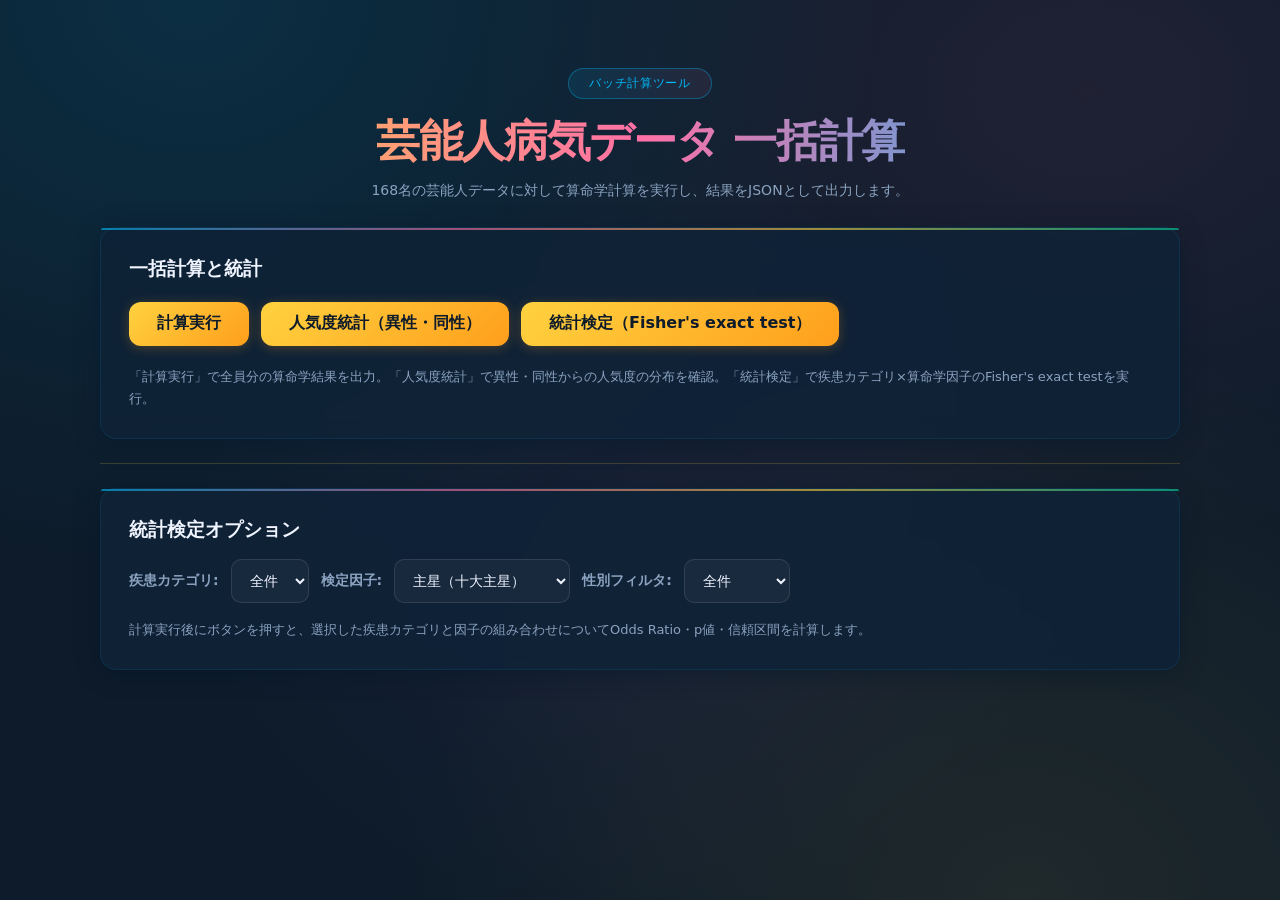
==== commit d2801404: "add Fisher's exact test stat analysis and data cleaning to batch_calculate" ====
--- a/batch_calculate.html
+++ b/batch_calculate.html
@@ -4,7 +4,7 @@
 <meta charset="UTF-8">
 <meta name="viewport" content="width=device-width, initial-scale=1.0">
 <title>芸能人病気データ 算命学一括計算 | 占いの館M</title>
-<link rel="stylesheet" href="./styles.css?v=20260802e" />
+<link rel="stylesheet" href="./styles.css?v=20260802k" />
 <style>
   .batch-actions { display: flex; flex-wrap: wrap; gap: 12px; margin: 20px 0; }
   .batch-actions button { margin: 0; }
@@ -35,6 +35,15 @@
   }
   .done { color: #70d0a0; }
   .error { color: #ff5050; }
+  .progress-bar { width: 100%; height: 24px; background: rgba(0,0,0,0.35); border-radius: 12px; overflow: hidden; margin: 12px 0; border: 1px solid var(--border); }
+  .progress-fill { height: 100%; background: linear-gradient(90deg, #4a90d9, #70d0a0); transition: width 0.3s ease; display: flex; align-items: center; justify-content: center; font-size: 12px; color: #fff; font-weight: 600; }
+  .error-list { margin-top: 12px; padding: 12px 16px; border-radius: 10px; background: rgba(255,80,80,0.1); border: 1px solid rgba(255,80,80,0.3); }
+  .error-list h4 { color: #ff5050; margin: 0 0 8px 0; }
+  .error-list ul { margin: 0; padding-left: 20px; font-size: 13px; line-height: 1.8; }
+  .stat-controls { display: flex; flex-wrap: wrap; gap: 12px; align-items: center; margin: 16px 0; }
+  .stat-controls select, .stat-controls label { font-size: 14px; }
+  .stat-results { white-space: pre-wrap; font-family: "SFMono-Regular", Consolas, "Liberation Mono", Menlo, monospace; font-size: 13px; line-height: 1.7; margin-top: 16px; padding: 16px; border-radius: 14px; background: rgba(0,0,0,0.25); border: 1px solid var(--border); }
+  .section-divider { border: none; border-top: 1px solid var(--border); margin: 24px 0; }
 </style>
 </head>
 <body>
@@ -50,16 +59,48 @@
     <div class="batch-actions">
       <button id="runBtn">計算実行</button>
       <button id="moteStatsBtn">人気度統計（異性・同性）</button>
+      <button id="statTestBtn">統計検定（Fisher's exact test）</button>
       <button id="downloadBtn" style="display:none">結果をダウンロード</button>
     </div>
-    <p class="note">「計算実行」で全員分の算命学結果を出力。「人気度統計」で異性・同性からの人気度の分布を確認できます。</p>
+    <p class="note">「計算実行」で全員分の算命学結果を出力。「人気度統計」で異性・同性からの人気度の分布を確認。「統計検定」で疾患カテゴリ×算命学因子のFisher's exact testを実行。</p>
+    <div id="progressBar" class="progress-bar" style="display:none"><div id="progressFill" class="progress-fill" style="width:0%">0%</div></div>
     <div id="status" class="batch-status" style="display:none"></div>
+    <div id="errorList" class="error-list" style="display:none"></div>
     <textarea id="output" class="batch-output" style="display:none" readonly></textarea>
   </section>
+
+  <hr class="section-divider">
+
+  <section class="panel input-panel">
+    <h3 class="panel-title">統計検定オプション</h3>
+    <div class="stat-controls">
+      <label>疾患カテゴリ:</label>
+      <select id="illnessFilter">
+        <option value="">全件</option>
+      </select>
+      <label>検定因子:</label>
+      <select id="factorSelect">
+        <option value="main_stars">主星（十大主星）</option>
+        <option value="tenchusatsu">天中殺</option>
+        <option value="balance_type">五行バランスタイプ</option>
+        <option value="day_element">日干五行</option>
+        <option value="strongest_gogyo">最強五行</option>
+        <option value="weakest_gogyo">最弱五行</option>
+      </select>
+      <label>性別フィルタ:</label>
+      <select id="genderFilter">
+        <option value="">全件</option>
+        <option value="male">男性のみ</option>
+        <option value="female">女性のみ</option>
+      </select>
+    </div>
+    <p class="note">計算実行後にボタンを押すと、選択した疾患カテゴリと因子の組み合わせについてOdds Ratio・p値・信頼区間を計算します。</p>
+    <div id="statResults" class="stat-results" style="display:none"></div>
+  </section>
 </main>
 
-<script src="./kanji-data.js?v=20260802e"></script>
-<script src="./app.js?v=20260802e"></script>
+<script src="./kanji-data.js?v=20260802k"></script>
+<script src="./app.js?v=20260802k"></script>
 <script>
 const CELEB_DATA = [
   {
@@ -2247,6 +2288,106 @@
     "notes": "Wikipedia「麻倉未稀」より抽出"
   }
 ];
+
+// === データクリーン関数 ===
+// Wikipedia抽出時に混入したWiki記法の除去、姓名分割の修正、性別誤りの修正、重複データの整理
+function cleanCelebData(data) {
+  const fixes = {
+    42: { last_name: "", first_name: "Eli" },
+    43: { _remove: true, _merge_into: 37, merge_illness: "白血病", merge_onset: 2024 },
+    44: { real_name: "金城敬樹", last_name: "金城", first_name: "敬樹" },
+    46: { last_name: "", first_name: "IWAO" },
+    47: { real_name: "林楡涵", last_name: "林", first_name: "楡涵" },
+    48: { last_name: "", first_name: "SKY-HI" },
+    49: { last_name: "", first_name: "YASS" },
+    53: { real_name: "御法川法男", last_name: "御法川", first_name: "法男" },
+    55: { real_name: "安井かのん", last_name: "安井", first_name: "かのん" },
+    58: { first_name: "ダニエル" },
+    59: { first_name: "ヘヨン" },
+    62: { gender: "male" },
+    64: { real_name: "森田一義", last_name: "森田", first_name: "一義" },
+    65: { last_name: "ダニー", first_name: "チャン" },
+    66: { last_name: "デビー", first_name: "ギブソン" },
+    67: { last_name: "デルタ", first_name: "グッドレム" },
+    68: { real_name: "Charles Weedon Westover", last_name: "", first_name: "" },
+    70: { last_name: "ナンシー", first_name: "関" },
+    71: { first_name: "浩己" },
+    74: { last_name: "マライア", first_name: "キャリー" },
+    75: { last_name: "マリアンヌ", first_name: "フェイスフル" },
+    76: { last_name: "マーヴィン", first_name: "サップ" },
+    77: { last_name: "リンダ", first_name: "ロンシュタット" },
+    80: { real_name: "非公表", last_name: "", first_name: "" },
+    85: { real_name: "前田健", last_name: "前田", first_name: "健" },
+    86: { real_name: "加藤茶", last_name: "加藤", first_name: "茶" },
+    89: { gender: "male" },
+    94: { last_name: "園", first_name: "まり" },
+    95: { last_name: "堀", first_name: "ちえみ" },
+    96: { real_name: "山下羨代", last_name: "山下", first_name: "羨代" },
+    97: { real_name: "大橋巨泉", last_name: "大橋", first_name: "巨泉" },
+    104: { real_name: "寺内武", last_name: "寺内", first_name: "武" },
+    105: { first_name: "雅臣" },
+    109: { _remove: true, _merge_into: 10, merge_illness: "うつ病", merge_onset: 2025 },
+    111: { real_name: "山崎初子", last_name: "山崎", first_name: "初子" },
+    113: { last_name: "山田", first_name: "信夫" },
+    118: { last_name: "嵐", first_name: "ヨシユキ" },
+    120: { last_name: "平", first_name: "浩二" },
+    121: { _remove: true, _merge_into: 18 },
+    123: { first_name: "新吾" },
+    126: { gender: "male" },
+    129: { last_name: "森山", first_name: "加代子" },
+    131: { gender: "male" },
+    132: { last_name: "森田", first_name: "豊" },
+    134: { real_name: "世川武尊", last_name: "世川", first_name: "武尊" },
+    137: { real_name: "池田貴", last_name: "池田", first_name: "貴" },
+    141: { real_name: "生野陽子", last_name: "生野", first_name: "陽子" },
+    143: { _remove: true, _merge_into: 12 },
+    145: { real_name: "町亞聖", last_name: "町", first_name: "亞聖" },
+    148: { gender: "male" },
+    149: { gender: "male" },
+    151: { real_name: "百瀬由一", last_name: "百瀬", first_name: "由一" },
+    152: { last_name: "", first_name: "脳みそ夫" },
+    155: { last_name: "藤", first_name: "あや子" },
+    158: { last_name: "郭", first_name: "書瑤" },
+    160: { last_name: "鈴木", first_name: "美穂" },
+    163: { gender: "male" },
+    166: { gender: "male", last_name: "", first_name: "髭男爵" },
+    167: { gender: "male" },
+  };
+
+  const mergeMap = {};
+  let cleaned = data.map(celeb => {
+    const fix = fixes[celeb.id];
+    if (!fix || fix._remove) return celeb;
+    const c = Object.assign({}, celeb);
+    if (fix.real_name !== undefined) c.real_name = fix.real_name;
+    if (fix.last_name !== undefined) c.last_name = fix.last_name;
+    if (fix.first_name !== undefined) c.first_name = fix.first_name;
+    if (fix.gender !== undefined) c.gender = fix.gender;
+    return c;
+  });
+
+  const toRemove = new Set();
+  Object.entries(fixes).forEach(([id, fix]) => {
+    if (fix._remove) {
+      const idNum = parseInt(id);
+      toRemove.add(idNum);
+      const target = cleaned.find(c => c.id === fix._merge_into);
+      const source = cleaned.find(c => c.id === idNum);
+      if (target && source) {
+        if (fix.merge_illness) {
+          target.illness = target.illness + "・" + fix.merge_illness;
+          target.illness_category = target.illness_category + "・" + source.illness_category;
+          target.notes = target.notes + " " + source.notes;
+        }
+      }
+    }
+  });
+
+  cleaned = cleaned.filter(c => !toRemove.has(c.id));
+  return cleaned;
+}
+
+CELEB_DATA = cleanCelebData(CELEB_DATA);
 
 function calculateSanmeigaku(celeb) {
   const parts = celeb.birth_date.split("-").map(Number);
@@ -2424,20 +2565,33 @@
 document.getElementById("runBtn").addEventListener("click", function() {
   const status = document.getElementById("status");
   const output = document.getElementById("output");
+  const progressBar = document.getElementById("progressBar");
+  const progressFill = document.getElementById("progressFill");
+  const errorList = document.getElementById("errorList");
   status.style.display = "block";
   output.style.display = "none";
+  progressBar.style.display = "block";
+  errorList.style.display = "none";
   status.textContent = "計算を開始します...\n";
 
   const results = [];
-  for (const celeb of CELEB_DATA) {
+  const errorEntries = [];
+  const total = CELEB_DATA.length;
+
+  for (let i = 0; i < CELEB_DATA.length; i++) {
+    const celeb = CELEB_DATA[i];
     try {
       const result = calculateSanmeigaku(celeb);
       results.push(result);
       status.textContent += "[" + celeb.id + "] " + celeb.name + " - " + celeb.illness + " (発症:" + celeb.onset_year + "年) -> 完了\n";
     } catch (err) {
       status.textContent += "[" + celeb.id + "] " + celeb.name + " - エラー: " + err.message + "\n";
+      errorEntries.push({ id: celeb.id, name: celeb.name, illness: celeb.illness, error: err.message });
       results.push({ id: celeb.id, name: celeb.name, error: err.message });
     }
+    const pct = Math.round(((i + 1) / total) * 100);
+    progressFill.style.width = pct + "%";
+    progressFill.textContent = pct + "% (" + (i + 1) + "/" + total + ")";
   }
 
   const success = results.filter(r => !r.error).length;
@@ -2445,6 +2599,13 @@
   status.textContent += "\n計算完了! 成功:" + success + "名 / エラー:" + errors + "名\n";
   status.innerHTML += '<span class="done">結果を下のテキストエリアからコピーするか、ダウンロードボタンで保存してください。</span>';
 
+  if (errorEntries.length > 0) {
+    errorList.style.display = "block";
+    errorList.innerHTML = '<h4>エラー詳細 (' + errorEntries.length + '件)</h4><ul>' +
+      errorEntries.map(e => '<li>[' + e.id + '] ' + e.name + ' (' + e.illness + '): ' + e.error + '</li>').join('') +
+      '</ul>';
+  }
+
   output.value = JSON.stringify(results, null, 2);
   output.style.display = "block";
 
@@ -2452,6 +2613,7 @@
   dlBtn.style.display = "inline-block";
 
   lastResults = results;
+  populateIllnessFilter(results);
 });
 
 document.getElementById("downloadBtn").addEventListener("click", function() {
@@ -2608,6 +2770,159 @@
   output.value = JSON.stringify(records, null, 2);
   output.style.display = "block";
 });
+
+// === 統計検定機能 ===
+
+function populateIllnessFilter(results) {
+  const select = document.getElementById("illnessFilter");
+  const categories = new Set();
+  results.forEach(r => {
+    if (!r.error && r.illness_category) {
+      r.illness_category.split("・").forEach(c => categories.add(c.trim()));
+    }
+  });
+  const sorted = [...categories].sort();
+  select.innerHTML = '<option value="">全件</option>' +
+    sorted.map(c => '<option value="' + c + '">' + c + '</option>').join('');
+}
+
+function logFactorial(n) {
+  if (n <= 1) return 0;
+  let result = 0;
+  for (let i = 2; i <= n; i++) result += Math.log(i);
+  return result;
+}
+
+function logBinomCoef(n, k) {
+  if (k < 0 || k > n) return -Infinity;
+  return logFactorial(n) - logFactorial(k) - logFactorial(n - k);
+}
+
+function fisherExact(a, b, c, d) {
+  const n = a + b + c + d;
+  const logBase = logBinomCoef(a + b, a) + logBinomCoef(c + d, c) - logBinomCoef(n, a + c);
+  let pValue = 0;
+  const minVal = Math.max(0, (a + c) - (b + d));
+  const maxVal = Math.min(a + c, a + b);
+  for (let i = minVal; i <= maxVal; i++) {
+    const ai = i;
+    const bi = (a + b) - i;
+    const ci = (a + c) - i;
+    const di = (c + d) - (a + c) + i;
+    if (ai < 0 || bi < 0 || ci < 0 || di < 0) continue;
+    const logP = logBinomCoef(a + b, ai) + logBinomCoef(c + d, ci) - logBinomCoef(n, ai + ci);
+    const p = Math.exp(logP);
+    if (p <= Math.exp(logBase)) pValue += p;
+  }
+  const or = (a * d) / (b * c);
+  const seLogOR = Math.sqrt(1 / Math.max(a, 0.5) + 1 / Math.max(b, 0.5) + 1 / Math.max(c, 0.5) + 1 / Math.max(d, 0.5));
+  const ciLow = Math.exp(Math.log(or) - 1.96 * seLogOR);
+  const ciHigh = Math.exp(Math.log(or) + 1.96 * seLogOR);
+  return { or, pValue, ciLow, ciHigh, a, b, c, d };
+}
+
+function extractFactorValues(result, factorType) {
+  const values = new Set();
+  switch (factorType) {
+    case "main_stars":
+      if (result.main_stars) {
+        Object.values(result.main_stars).forEach(s => values.add(s));
+      }
+      break;
+    case "tenchusatsu":
+      if (result.tenchusatsu) result.tenchusatsu.forEach(t => values.add(t));
+      break;
+    case "balance_type":
+      if (result.balance_type) values.add(result.balance_type);
+      break;
+    case "day_element":
+      if (result.day_element) values.add(result.day_element);
+      break;
+    case "strongest_gogyo":
+      if (result.strongest_gogyo) result.strongest_gogyo.forEach(g => values.add(g));
+      break;
+    case "weakest_gogyo":
+      if (result.weakest_gogyo) result.weakest_gogyo.forEach(g => values.add(g));
+      break;
+  }
+  return values;
+}
+
+function hasFactorValue(result, factorType, factorValue) {
+  const vals = extractFactorValues(result, factorType);
+  return vals.has(factorValue);
+}
+
+function hasIllnessCategory(result, category) {
+  if (!category) return true;
+  if (!result.illness_category) return false;
+  return result.illness_category.split("・").map(c => c.trim()).includes(category);
+}
+
+document.getElementById("statTestBtn").addEventListener("click", function() {
+  if (!lastResults) {
+    alert("先に「計算実行」を行ってください。");
+    return;
+  }
+  const illnessCat = document.getElementById("illnessFilter").value;
+  const factorType = document.getElementById("factorSelect").value;
+  const genderFilter = document.getElementById("genderFilter").value;
+  const statResults = document.getElementById("statResults");
+
+  const valid = lastResults.filter(r => !r.error && (!genderFilter || r.gender === genderFilter));
+  if (valid.length === 0) {
+    statResults.style.display = "block";
+    statResults.textContent = "対象データがありません。";
+    return;
+  }
+
+  const allFactorValues = new Set();
+  valid.forEach(r => {
+    extractFactorValues(r, factorType).forEach(v => allFactorValues.add(v));
+  });
+
+  const cases = valid.filter(r => hasIllnessCategory(r, illnessCat));
+  const controls = valid.filter(r => !hasIllnessCategory(r, illnessCat));
+
+  const tests = [];
+  [...allFactorValues].forEach(fv => {
+    const a = cases.filter(r => hasFactorValue(r, factorType, fv)).length;
+    const b = cases.length - a;
+    const c = controls.filter(r => hasFactorValue(r, factorType, fv)).length;
+    const d = controls.length - c;
+    if (a + b < 2 || c + d < 2) return;
+    const result = fisherExact(a, b, c, d);
+    tests.push({ factor: fv, ...result });
+  });
+
+  tests.sort((x, y) => x.pValue - y.pValue);
+
+  const bhCritical = (i, n) => 0.05 * (i + 1) / n;
+  tests.forEach((t, i) => { t.bhSig = t.pValue <= bhCritical(i, tests.length); });
+
+  let out = "";
+  out += "═══ Fisher's exact test 結果 ═══\n";
+  out += `対象: ${valid.length}名（ケース${cases.length}名 / コントロール${controls.length}名）\n`;
+  out += `疾患カテゴリ: ${illnessCat || "全件"} / 因子: ${factorType} / 性別: ${genderFilter || "全件"}\n`;
+  out += `検定数: ${tests.length}件（BH補正 p<0.05閾値で判定）\n\n`;
+
+  out += "因子                   ケース  対照    OR     95%CI            p値     BH判定\n";
+  out += "─".repeat(90) + "\n";
+  tests.forEach(t => {
+    const orStr = isFinite(t.or) ? t.or.toFixed(2) : "∞";
+    const ciStr = isFinite(t.ciLow) && isFinite(t.ciHigh) ? `[${t.ciLow.toFixed(2)}, ${t.ciHigh.toFixed(2)}]` : "[-, -]";
+    const pStr = t.pValue < 0.001 ? t.pValue.toExponential(2) : t.pValue.toFixed(4);
+    const sig = t.bhSig ? " ***" : (t.pValue < 0.05 ? " *" : "");
+    out += `${t.factor.padEnd(22)} ${String(t.a).padStart(4)}/${String(t.a + t.b).padEnd(4)} ${String(t.c).padStart(4)}/${String(t.c + t.d).padEnd(4)} ${orStr.padStart(6)}  ${ciStr.padEnd(18)} ${pStr.padStart(8)}${sig}\n`;
+  });
+
+  out += "\n***: BH補正後有意 / *: 未補正で有意\n";
+  out += "注意: 多重比較の影響を考慮し、Benjamini-Hochberg法で補正判定を表示しています。\n";
+  out += "      サンプルサイズが小さい場合、ORが不安定になるため参考値として扱ってください。\n";
+
+  statResults.style.display = "block";
+  statResults.textContent = out;
+});
 </script>
 </body>
 </html>
--- a/styles.css
+++ b/styles.css
@@ -1,28 +1,40 @@
 :root {
   color-scheme: dark;
-  --bg: #0b0d12;
-  --panel: rgba(20, 24, 34, 0.82);
-  --panel-strong: #171b27;
-  --text: #f4efe7;
-  --muted: #a8a0a0;
-  --gold: #d9a441;
-  --red: #d14b4b;
-  --blue: #5fa8d3;
-  --green: #78b77b;
-  --border: rgba(217, 164, 65, 0.25);
-  --green-soft: rgba(120, 200, 120, 0.06);
-  --green-border: rgba(120, 200, 120, 0.15);
-  --blue-soft: rgba(100, 150, 200, 0.06);
-  --blue-border: rgba(100, 150, 200, 0.15);
-  --orange-soft: rgba(200, 150, 100, 0.06);
-  --orange-border: rgba(200, 150, 100, 0.15);
-  --red-soft: rgba(220, 80, 80, 0.06);
-  --red-border: rgba(220, 80, 80, 0.15);
-  --steel-soft: rgba(100, 149, 237, 0.08);
-  --steel-border: rgba(100, 149, 237, 0.25);
-  --seagreen-soft: rgba(46, 139, 87, 0.08);
-  --seagreen-border: rgba(46, 139, 87, 0.2);
-  font-family: "Yu Gothic", "Hiragino Kaku Gothic ProN", Meiryo, system-ui, sans-serif;
+  --bg: #0d1b2a;
+  --panel: rgba(15, 35, 55, 0.88);
+  --panel-strong: #122845;
+  --text: #f0f4ff;
+  --muted: #8ba3c0;
+  --gold: #ffd23f;
+  --gold-soft: rgba(255, 210, 63, 0.12);
+  --red: #ff5d73;
+  --blue: #00bbf9;
+  --green: #06d6a0;
+  --border: rgba(255, 210, 63, 0.18);
+  --border-subtle: rgba(0, 187, 249, 0.10);
+  --green-soft: rgba(6, 214, 160, 0.08);
+  --green-border: rgba(6, 214, 160, 0.20);
+  --blue-soft: rgba(0, 187, 249, 0.08);
+  --blue-border: rgba(0, 187, 249, 0.20);
+  --orange-soft: rgba(255, 159, 67, 0.08);
+  --orange-border: rgba(255, 159, 67, 0.20);
+  --red-soft: rgba(255, 93, 115, 0.08);
+  --red-border: rgba(255, 93, 115, 0.20);
+  --steel-soft: rgba(0, 187, 249, 0.08);
+  --steel-border: rgba(0, 187, 249, 0.25);
+  --seagreen-soft: rgba(6, 214, 160, 0.08);
+  --seagreen-border: rgba(6, 214, 160, 0.25);
+  --tropical-coral: #ff5d73;
+  --tropical-teal: #00bbf9;
+  --tropical-sand: #ffd23f;
+  --tropical-palm: #06d6a0;
+  --tropical-ocean: #0d1b2a;
+  --tropical-purple: #c77dff;
+  --tropical-pink: #ff70a6;
+  --tropical-orange: #ff9f1c;
+  --tropical-lime: #c1f50d;
+  font-family: "Noto Sans JP", "Yu Gothic", "Hiragino Kaku Gothic ProN", Meiryo, system-ui, -apple-system, sans-serif;
+  font-feature-settings: "palt";
 }
 
 /* === 統一ユーティリティクラス === */
@@ -141,7 +153,7 @@
 .info-box.is-blue { background: var(--blue-soft); border-color: var(--blue-border); }
 .info-box.is-orange { background: var(--orange-soft); border-color: var(--orange-border); }
 .info-box.is-red { background: var(--red-soft); border-color: var(--red-border); }
-.info-box.is-gold { background: rgba(217, 164, 65, 0.06); border-color: var(--border); }
+.info-box.is-gold { background: rgba(244, 201, 93, 0.06); border-color: rgba(244, 201, 93, 0.15); }
 .info-box.is-steel { background: var(--steel-soft); border-color: var(--steel-border); }
 
 .info-section { margin-bottom: 12px; }
@@ -259,8 +271,8 @@
   margin-bottom: 20px;
   padding: 14px 18px;
   background: var(--panel);
-  border: 1px solid var(--border);
-  border-radius: 14px;
+  border: 1px solid var(--border-subtle);
+  border-radius: 12px;
 }
 .view-toggle {
   display: inline-flex;
@@ -443,57 +455,95 @@
   margin: 0;
   min-height: 100vh;
   overflow-x: hidden;
-  background: radial-gradient(circle at top left, rgba(217, 164, 65, 0.2), transparent 34%), radial-gradient(circle at top right, rgba(95, 168, 211, 0.16), transparent 30%), var(--bg);
+  background:
+    radial-gradient(ellipse at 15% 0%, rgba(0, 187, 249, 0.12) 0%, transparent 45%),
+    radial-gradient(ellipse at 85% 10%, rgba(255, 112, 166, 0.08) 0%, transparent 40%),
+    radial-gradient(ellipse at 50% 60%, rgba(199, 125, 255, 0.06) 0%, transparent 50%),
+    radial-gradient(ellipse at 80% 100%, rgba(255, 210, 63, 0.08) 0%, transparent 45%),
+    var(--bg);
   color: var(--text);
+  -webkit-font-smoothing: antialiased;
+  -moz-osx-font-smoothing: grayscale;
 }
 
 .app {
-  width: min(1120px, calc(100% - 32px));
+  width: min(1080px, calc(100% - 32px));
   margin: 0 auto;
-  padding: 48px 0;
+  padding: 40px 0;
 }
 
 .hero {
   text-align: center;
-  padding: 36px 0 28px;
+  padding: 28px 0 24px;
 }
 
 .badge {
   display: inline-flex;
-  padding: 8px 14px;
-  border: 1px solid var(--border);
+  padding: 6px 20px;
+  border: 1px solid rgba(0, 187, 249, 0.35);
   border-radius: 999px;
-  color: var(--gold);
-  background: rgba(217, 164, 65, 0.08);
-  letter-spacing: 0.08em;
-  font-size: 13px;
+  color: var(--tropical-teal);
+  background: linear-gradient(90deg, rgba(0, 187, 249, 0.10), rgba(255, 112, 166, 0.08));
+  letter-spacing: 0.06em;
+  font-size: 12px;
+  font-weight: 500;
 }
 
 h1 {
-  margin: 18px 0 12px;
-  font-size: clamp(40px, 8vw, 86px);
-  line-height: 0.95;
-  letter-spacing: -0.08em;
+  margin: 16px 0 10px;
+  font-size: clamp(28px, 5vw, 44px);
+  line-height: 1.2;
+  letter-spacing: -0.03em;
+  font-weight: 700;
+  background: linear-gradient(90deg, var(--tropical-sand), var(--tropical-pink), var(--tropical-teal));
+  -webkit-background-clip: text;
+  background-clip: text;
+  -webkit-text-fill-color: transparent;
 }
 
 .hero p {
-  max-width: 760px;
+  max-width: 640px;
   margin: 0 auto;
   color: var(--muted);
-  line-height: 1.9;
+  line-height: 1.8;
+  font-size: 14px;
 }
 
 .panel,
 .result-card {
-  border: 1px solid var(--border);
-  border-radius: 26px;
-  background: linear-gradient(145deg, var(--panel), rgba(11, 13, 18, 0.88));
-  box-shadow: 0 24px 80px rgba(0, 0, 0, 0.35);
-  backdrop-filter: blur(14px);
+  border: 1px solid var(--border-subtle);
+  border-radius: 16px;
+  background: var(--panel);
+  box-shadow: 0 4px 24px rgba(0, 20, 40, 0.4);
+  backdrop-filter: blur(10px);
+}
+
+/* colorful top accent line for panels */
+.panel::before,
+.result-card::before {
+  content: none;
+}
+
+.panel,
+.result-card {
+  position: relative;
+}
+
+.panel::after,
+.result-card::after {
+  content: '';
+  position: absolute;
+  top: 0;
+  left: 0;
+  right: 0;
+  height: 2px;
+  border-radius: 16px 16px 0 0;
+  background: linear-gradient(90deg, var(--tropical-teal), var(--tropical-pink), var(--tropical-sand), var(--tropical-palm));
+  opacity: 0.6;
 }
 
 .input-panel {
-  padding: 24px;
+  padding: 28px;
 }
 
 form {
@@ -550,27 +600,47 @@
 input,
 select,
 button {
-  min-height: 48px;
+  min-height: 44px;
   max-width: 100%;
-  border: 1px solid rgba(255, 255, 255, 0.12);
-  border-radius: 14px;
-  padding: 0 12px;
+  border: 1px solid rgba(255, 255, 255, 0.1);
+  border-radius: 10px;
+  padding: 0 14px;
   font: inherit;
+  transition: border-color 0.2s, box-shadow 0.2s;
 }
 
 input,
 select {
-  background: rgba(255, 255, 255, 0.06);
+  background: rgba(255, 255, 255, 0.04);
   color: var(--text);
+}
+
+input:focus,
+select:focus {
+  outline: none;
+  border-color: var(--tropical-pink);
+  box-shadow: 0 0 0 3px rgba(255, 112, 166, 0.15);
 }
 
 button {
   cursor: pointer;
   border: none;
-  color: #1b1205;
-  background: linear-gradient(135deg, #f2cf74, var(--gold));
-  font-weight: 900;
-  padding: 0 24px;
+  color: #0d1b2a;
+  background: linear-gradient(135deg, var(--tropical-sand), var(--tropical-orange));
+  font-weight: 700;
+  padding: 0 28px;
+  border-radius: 12px;
+  transition: background 0.2s, transform 0.1s, box-shadow 0.2s;
+  box-shadow: 0 2px 12px rgba(255, 159, 28, 0.25);
+}
+
+button:hover {
+  background: linear-gradient(135deg, #ffe066, var(--tropical-sand));
+  box-shadow: 0 4px 18px rgba(255, 210, 63, 0.35);
+}
+
+button:active {
+  transform: scale(0.98);
 }
 
 .note {
@@ -596,7 +666,7 @@
 }
 
 .result-card {
-  padding: 24px;
+  padding: 28px;
 }
 
 .result-header {
@@ -609,6 +679,7 @@
 .result-header h2,
 .result-card h3 {
   margin: 0;
+  font-weight: 600;
 }
 
 .result-header p {
@@ -629,8 +700,8 @@
 
 .kanshi {
   padding: 18px;
-  border-radius: 18px;
-  background: rgba(255, 255, 255, 0.055);
+  border-radius: 14px;
+  background: rgba(255, 255, 255, 0.04);
 }
 
 .kanshi strong {
@@ -684,9 +755,9 @@
 .star {
   min-height: 120px;
   padding: 16px;
-  border: 1px solid rgba(255, 255, 255, 0.08);
-  border-radius: 18px;
-  background: rgba(255, 255, 255, 0.045);
+  border: 1px solid var(--border-subtle);
+  border-radius: 14px;
+  background: rgba(255, 255, 255, 0.03);
 }
 
 .star small {
@@ -707,60 +778,60 @@
 
 .reading article {
   padding: 18px;
-  border-left: 4px solid var(--red);
-  border-radius: 14px;
-  background: rgba(209, 75, 75, 0.08);
+  border-left: 3px solid var(--red);
+  border-radius: 10px;
+  background: var(--red-soft);
   line-height: 1.8;
 }
 
 .reading article.is-good {
   border-left-color: var(--blue);
-  background: rgba(80, 160, 220, 0.08);
+  background: var(--blue-soft);
 }
 
 .reading article.is-bad {
   border-left-color: var(--red);
-  background: rgba(209, 75, 75, 0.1);
+  background: var(--red-soft);
 }
 
 .reading article.is-work {
-  border-left-color: #c0a050;
-  background: rgba(200, 160, 80, 0.08);
+  border-left-color: var(--tropical-orange);
+  background: var(--orange-soft);
 }
 
 .reading article.is-love {
-  border-left-color: #e070a0;
-  background: rgba(224, 112, 160, 0.08);
+  border-left-color: var(--tropical-pink);
+  background: rgba(255, 112, 166, 0.08);
 }
 
 .reading article.is-hidden {
-  border-left-color: #9070d0;
-  background: rgba(144, 112, 208, 0.08);
+  border-left-color: var(--tropical-purple);
+  background: rgba(199, 125, 255, 0.08);
 }
 
 .reading article.is-money {
-  border-left-color: #50b070;
-  background: rgba(80, 176, 112, 0.08);
+  border-left-color: var(--tropical-palm);
+  background: var(--green-soft);
 }
 
 .reading article.is-marriage {
-  border-left-color: #60c0d0;
-  background: rgba(96, 192, 208, 0.08);
+  border-left-color: var(--tropical-teal);
+  background: var(--blue-soft);
 }
 
 .reading article.is-social {
-  border-left-color: #d0a060;
-  background: rgba(208, 160, 96, 0.08);
+  border-left-color: var(--tropical-sand);
+  background: var(--gold-soft);
 }
 
 .reading article.is-work-ex {
-  border-left-color: #c0a050;
-  background: rgba(200, 160, 80, 0.12);
+  border-left-color: var(--tropical-orange);
+  background: var(--orange-soft);
 }
 
 .reading article.is-star-detail {
-  border-left-color: #b080e0;
-  background: rgba(176, 128, 224, 0.08);
+  border-left-color: var(--tropical-purple);
+  background: rgba(199, 125, 255, 0.08);
 }
 
 .work-ex-score-wrap {
@@ -773,9 +844,9 @@
 .work-ex-score-num {
   font-size: 3.2em;
   font-weight: 800;
-  color: #e0c060;
+  color: var(--tropical-sand);
   line-height: 1;
-  text-shadow: 0 0 20px rgba(224, 192, 96, 0.3);
+  text-shadow: 0 0 20px rgba(255, 210, 63, 0.3);
 }
 
 .work-ex-score-num span {
@@ -804,61 +875,62 @@
   margin-bottom: 12px;
 }
 
-.work-ex-bar-fill {
+.work-ex-bar i {
+  display: block;
   height: 100%;
   width: var(--work-ex-width, 0%);
   border-radius: 5px;
-  background: linear-gradient(90deg, #c08040, #e0c060, #f0e080);
+  background: linear-gradient(90deg, var(--tropical-orange), var(--tropical-sand), var(--tropical-sand));
   transition: width 0.8s ease;
-  box-shadow: 0 0 10px rgba(224, 192, 96, 0.4);
+  box-shadow: 0 0 10px rgba(255, 210, 63, 0.4);
 }
 
 .work-ex-detail {
   font-size: 0.9em;
   line-height: 1.7;
-  color: #b0b0c0;
+  color: var(--muted);
   white-space: pre-line;
 }
 
 .reading h4 {
   margin: 0 0 8px;
-  color: #ffb4a8;
+  color: var(--tropical-coral);
 }
 
 .reading article.is-good h4 {
-  color: #8ac4f0;
+  color: var(--tropical-teal);
 }
 
 .reading article.is-work h4 {
-  color: #d4b070;
+  color: var(--tropical-orange);
 }
 
 .reading article.is-love h4 {
-  color: #e890b8;
+  color: var(--tropical-pink);
 }
 
 .reading article.is-hidden h4 {
-  color: #a890d8;
+  color: var(--tropical-purple);
 }
 
 .reading article.is-money h4 {
-  color: #60c080;
+  color: var(--tropical-palm);
 }
 
 .reading article.is-marriage h4 {
-  color: #70d0e0;
+  color: var(--tropical-teal);
 }
 
 .reading article.is-social h4 {
-  color: #e0b070;
+  color: var(--tropical-sand);
 }
 
 .reading article.is-work-ex h4 {
-  color: #e0c060;
+  color: var(--tropical-orange);
 }
 
 .reading article.is-star-detail h4 {
-  color: #c0a0e8;
+  color: var(--tropical-purple);
 }
 
 .reading article div {
@@ -874,16 +946,16 @@
 
 .taiun-item {
   padding: 14px 10px;
-  border-radius: 14px;
-  background: rgba(255, 255, 255, 0.045);
-  border: 1px solid rgba(255, 255, 255, 0.08);
+  border-radius: 12px;
+  background: rgba(255, 255, 255, 0.03);
+  border: 1px solid var(--border-subtle);
   text-align: center;
   transition: border-color 0.2s;
 }
 
 .taiun-item.current {
   border-color: var(--gold);
-  background: rgba(217, 164, 65, 0.12);
+  background: var(--gold-soft);
 }
 
 .taiun-item .age {
@@ -925,14 +997,14 @@
   gap: 12px;
   align-items: center;
   padding: 12px 16px;
-  border-radius: 12px;
-  background: rgba(255, 255, 255, 0.04);
+  border-radius: 10px;
+  background: rgba(255, 255, 255, 0.03);
   margin-bottom: 6px;
   transition: background 0.2s;
 }
 
 .history-item:hover {
-  background: rgba(217, 164, 65, 0.12);
+  background: var(--gold-soft);
 }
 
 .history-name {
@@ -968,12 +1040,12 @@
   width: 120px;
   height: 120px;
   border-radius: 50%;
-  border: 4px solid var(--gold);
+  border: 3px solid var(--gold);
   display: flex;
   align-items: center;
   justify-content: center;
   flex-direction: column;
-  background: rgba(217, 164, 65, 0.08);
+  background: var(--gold-soft);
 }
 
 .score-circle span {
@@ -1015,8 +1087,8 @@
 .compat-cat {
   padding: 18px 20px;
   border-radius: 12px;
-  border-left: 4px solid;
-  background: rgba(255, 255, 255, 0.03);
+  border-left: 3px solid;
+  background: rgba(255, 255, 255, 0.025);
 }
 
 .compat-cat.is-love {
@@ -1505,14 +1577,14 @@
   gap: 14px;
   align-items: center;
   padding: 14px 18px;
-  border-radius: 14px;
-  background: rgba(255, 255, 255, 0.035);
-  border: 1px solid rgba(255, 255, 255, 0.06);
+  border-radius: 12px;
+  background: rgba(255, 255, 255, 0.025);
+  border: 1px solid var(--border-subtle);
 }
 
 .nenun-row.current {
   border-color: var(--gold);
-  background: rgba(217, 164, 65, 0.1);
+  background: var(--gold-soft);
 }
 
 .nenun-row.tenchu {
@@ -1616,8 +1688,189 @@
   border-top: 1px solid rgba(255, 255, 255, 0.04);
 }
 
+.taiun-topo-desc {
+  font-size: 11px;
+  color: var(--muted);
+  line-height: 1.5;
+  margin-top: 6px;
+  padding-top: 6px;
+  border-top: 1px solid rgba(255, 255, 255, 0.06);
+}
+
+.taiun-item .tenchu-badge {
+  display: inline-block;
+  font-size: 10px;
+  padding: 2px 6px;
+  border-radius: 4px;
+  background: rgba(192, 80, 80, 0.2);
+  color: #e08080;
+  margin-left: 4px;
+  vertical-align: middle;
+}
+
+.topo-brief-desc {
+  margin-bottom: 12px;
+  font-size: 14px;
+  line-height: 1.6;
+}
+
+.topo-notes {
+  margin-top: 10px;
+  font-size: 12px;
+  line-height: 1.6;
+}
+
+.topo-notes-title {
+  display: block;
+  margin-bottom: 6px;
+  color: var(--muted);
+}
+
+.topo-note-row {
+  display: flex;
+  align-items: flex-start;
+  gap: 8px;
+  margin-bottom: 6px;
+}
+
+.topo-note-text {
+  flex: 1;
+  color: var(--muted);
+  font-size: 12px;
+  line-height: 1.5;
+}
+
 .yearly-fortune-card {
-  border-left: 3px solid var(--gold);
+  border-left: 3px solid var(--tropical-orange);
+}
+
+/* === 今日の運勢・今月の運勢 === */
+.daily-monthly-fortune-card {
+  border-left: 3px solid var(--tropical-purple);
+}
+.dm-fortune-block {
+  padding: 16px 18px;
+  border-radius: 12px;
+  background: rgba(255, 255, 255, 0.03);
+  border: 1px solid var(--border);
+  margin-bottom: 14px;
+}
+.dm-fortune-block:last-child { margin-bottom: 0; }
+.dm-fortune-block.is-tenchu {
+  background: rgba(224, 72, 72, 0.06);
+  border-color: rgba(224, 72, 72, 0.2);
+}
+.dm-fortune-header {
+  display: flex;
+  align-items: center;
+  gap: 10px;
+  margin-bottom: 10px;
+  flex-wrap: wrap;
+}
+.dm-fortune-title {
+  font-size: 16px;
+  font-weight: 700;
+  color: var(--tropical-purple);
+}
+.dm-fortune-date {
+  font-size: 13px;
+  color: var(--muted);
+}
+.dm-fortune-pillars {
+  display: flex;
+  flex-wrap: wrap;
+  gap: 8px;
+  margin-bottom: 12px;
+}
+.dm-pillar {
+  font-size: 12px;
+  padding: 4px 10px;
+  border-radius: 8px;
+  background: rgba(255, 255, 255, 0.05);
+}
+.dm-pillar b {
+  color: var(--muted);
+  font-size: 10px;
+  margin-right: 3px;
+}
+.dm-fortune-scores {
+  display: grid;
+  grid-template-columns: 1fr 1fr 1fr;
+  gap: 12px;
+  margin-bottom: 12px;
+}
+.dm-score-item { text-align: center; }
+.dm-score-header { margin-bottom: 4px; }
+.dm-score-header b { font-size: 12px; color: var(--tropical-orange); }
+.dm-score-bar {
+  width: 100%;
+  height: 6px;
+  border-radius: 999px;
+  background: rgba(255, 255, 255, 0.08);
+  overflow: hidden;
+}
+.dm-score-bar i {
+  display: block;
+  height: 100%;
+  width: var(--dm-width, 0%);
+  border-radius: 999px;
+  transition: width 0.3s;
+}
+.dm-score-bar i.is-money { background: linear-gradient(90deg, #ffd23f, #ff9f1c); }
+.dm-score-bar i.is-love { background: linear-gradient(90deg, #ff70a6, #ff5d73); }
+.dm-score-bar i.is-work { background: linear-gradient(90deg, #00bbf9, #06d6a0); }
+.dm-score-num { font-size: 11px; color: var(--muted); margin-top: 2px; }
+.dm-fortune-advice {
+  padding: 10px 14px;
+  border-radius: 10px;
+  background: linear-gradient(90deg, rgba(199, 125, 255, 0.06), rgba(0, 187, 249, 0.04));
+  border: 1px solid rgba(199, 125, 255, 0.12);
+}
+.dm-fortune-advice b {
+  font-size: 12px;
+  color: var(--tropical-purple);
+  display: block;
+  margin-bottom: 4px;
+}
+.dm-fortune-advice p {
+  margin: 0;
+  font-size: 13px;
+  line-height: 1.7;
+  color: var(--text);
+}
+.dm-compact-row {
+  padding: 14px 16px; margin-bottom: 12px;
+  border-radius: 12px;
+  background: rgba(255, 255, 255, 0.03);
+  border: 1px solid var(--border);
+}
+.dm-compact-row:last-child { margin-bottom: 0; }
+.dm-compact-row.is-tenchu {
+  background: rgba(224, 72, 72, 0.06);
+  border-color: rgba(224, 72, 72, 0.2);
+}
+.dm-compact-head {
+  display: flex; align-items: center; gap: 10px; margin-bottom: 8px;
+}
+.dm-compact-label {
+  font-size: 16px; font-weight: 700; color: var(--tropical-purple);
+}
+.dm-compact-date {
+  font-size: 13px; color: var(--muted);
+}
+.dm-compact-scores {
+  display: flex; gap: 16px; margin-bottom: 8px;
+}
+.dm-compact-score {
+  font-size: 14px; font-weight: 700;
+}
+.dm-compact-score.is-best { color: var(--tropical-palm); }
+.dm-compact-score.is-worst { color: var(--tropical-coral); }
+.dm-compact-meta {
+  font-size: 12px; color: var(--muted); margin-bottom: 6px;
+}
+.dm-compact-advice {
+  margin: 0; font-size: 13px; line-height: 1.6; color: var(--text);
 }
 
 .yearly-fortune-overview {
@@ -1670,7 +1923,7 @@
 
 .yf-score-header b {
   font-size: 14px;
-  color: var(--gold);
+  color: var(--tropical-orange);
 }
 
 .yf-score-bar {
@@ -1689,9 +1942,9 @@
   transition: width 0.3s;
   background: var(--yf-bg, linear-gradient(90deg, var(--gold), var(--red)));
 }
-.yf-score-bar i.is-money { --yf-bg: linear-gradient(90deg, #d4a843, #f0d060); }
-.yf-score-bar i.is-love { --yf-bg: linear-gradient(90deg, #e04848, #ff8080); }
-.yf-score-bar i.is-work { --yf-bg: linear-gradient(90deg, #4080e0, #80b0ff); }
+.yf-score-bar i.is-money { --yf-bg: linear-gradient(90deg, #ffd23f, #ff9f1c); }
+.yf-score-bar i.is-love { --yf-bg: linear-gradient(90deg, #ff70a6, #ff5d73); }
+.yf-score-bar i.is-work { --yf-bg: linear-gradient(90deg, #00bbf9, #06d6a0); }
 
 .yearly-summary {
   padding: 16px 18px;
@@ -1705,7 +1958,7 @@
   margin-top: 4px;
   font-size: 13px;
   font-weight: 700;
-  color: var(--gold);
+  color: var(--tropical-orange);
 }
 
 .yearly-fortune-detail {
@@ -1929,9 +2182,9 @@
 
 .abnormal-item {
   padding: 14px 16px;
-  border-radius: 14px;
-  background: rgba(255, 255, 255, 0.055);
-  border: 1px solid rgba(255, 255, 255, 0.06);
+  border-radius: 12px;
+  background: rgba(255, 255, 255, 0.035);
+  border: 1px solid var(--border-subtle);
 }
 
 .abnormal-head {
@@ -1997,9 +2250,9 @@
 .topology-summary {
   padding: 16px 18px;
   margin-bottom: 14px;
-  border-radius: 14px;
-  background: linear-gradient(135deg, rgba(100, 80, 200, 0.12), rgba(60, 120, 200, 0.08));
-  border: 1px solid rgba(120, 100, 220, 0.2);
+  border-radius: 12px;
+  background: linear-gradient(135deg, rgba(100, 80, 200, 0.08), rgba(60, 120, 200, 0.05));
+  border: 1px solid rgba(120, 100, 220, 0.15);
 }
 
 .topology-summary-title {
@@ -2026,9 +2279,9 @@
 
 .topology-item {
   padding: 14px 16px;
-  border-radius: 14px;
-  background: rgba(255, 255, 255, 0.055);
-  border: 1px solid rgba(255, 255, 255, 0.06);
+  border-radius: 12px;
+  background: rgba(255, 255, 255, 0.03);
+  border: 1px solid var(--border-subtle);
 }
 
 .topology-item.is-go {
@@ -2092,9 +2345,9 @@
 
 .fate-tenchu-item {
   padding: 14px 16px;
-  border-radius: 14px;
-  background: rgba(255, 255, 255, 0.055);
-  border: 1px solid rgba(255, 255, 255, 0.06);
+  border-radius: 12px;
+  background: rgba(255, 255, 255, 0.03);
+  border: 1px solid var(--border-subtle);
   border-left: 3px solid var(--gold);
 }
 
@@ -2790,7 +3043,7 @@
   }
 
   .hero h1 {
-    font-size: 28px;
+    font-size: 24px;
   }
 
   .hero p {
@@ -2805,15 +3058,15 @@
 
   .panel,
   .result-card {
-    border-radius: 16px;
+    border-radius: 12px;
   }
 
   .input-panel {
-    padding: 10px;
+    padding: 16px;
   }
 
   .result-card {
-    padding: 12px;
+    padding: 16px;
   }
 
   form {
@@ -2825,14 +3078,14 @@
   }
 
   .birth-inputs input {
-    width: 34px;
-    font-size: 13px;
+    width: 44px;
+    font-size: 14px;
     min-width: 0;
-    padding: 0 3px;
+    padding: 0 4px;
   }
 
   .birth-inputs input:first-child {
-    width: 48px;
+    width: 56px;
   }
 
   .birth-sep {
@@ -2843,16 +3096,16 @@
   input,
   select,
   button {
-    min-height: 38px;
+    min-height: 40px;
     font-size: 13px;
     border-radius: 8px;
-    padding: 0 7px;
+    padding: 0 8px;
   }
 
   button {
-    padding: 0 10px;
+    padding: 0 12px;
     font-size: 13px;
-    font-weight: 800;
+    font-weight: 600;
   }
 
   label {
@@ -3079,7 +3332,7 @@
   }
 
   .hero h1 {
-    font-size: 22px;
+    font-size: 20px;
   }
 
   .input-panel {
@@ -3691,6 +3944,20 @@
   color: var(--text);
   line-height: 1.6;
 }
+.sekishoku-celebs {
+  margin-top: 8px;
+  padding: 8px 10px;
+  background: rgba(217, 164, 65, 0.06);
+  border-radius: 6px;
+  font-size: 0.78em;
+  line-height: 1.6;
+  color: var(--text);
+}
+.sekishoku-celebs-label {
+  font-weight: 600;
+  color: var(--gold);
+  margin-right: 4px;
+}
 
 /* === 情的か理性的か === */
 .joritsu-type {
@@ -3788,3 +4055,453 @@
   color: var(--text);
   line-height: 1.6;
 }
+
+/* === 専門用語ありモード セクショングループヘッダー === */
+.section-group-header {
+  margin: 32px 0 14px;
+  padding: 10px 18px;
+  border-left: 3px solid var(--tropical-pink);
+  background: linear-gradient(90deg, rgba(255, 112, 166, 0.10), rgba(199, 125, 255, 0.06), transparent);
+  font-size: 1.05em;
+  font-weight: 600;
+  color: var(--tropical-pink);
+  letter-spacing: 0.03em;
+  border-radius: 0 8px 8px 0;
+}
+.section-group-header:first-child {
+  margin-top: 14px;
+}
+.section-group-header .sg-sub {
+  font-size: 0.7em;
+  font-weight: 400;
+  color: var(--muted);
+  margin-left: 10px;
+}
+
+/* === 今年の具体的な運勢内容 === */
+.yearly-concrete-desc {
+  margin: 16px 0 8px;
+  padding: 14px 18px;
+  background: rgba(244, 201, 93, 0.05);
+  border: 1px solid rgba(244, 201, 93, 0.12);
+  border-radius: 10px;
+}
+.yearly-concrete-desc h4 {
+  margin: 0 0 10px;
+  font-size: 1em;
+  color: var(--tropical-pink);
+}
+.concrete-year-list {
+  list-style: none;
+  padding: 0;
+  margin: 0;
+}
+.concrete-year-list li {
+  padding: 8px 0 8px 20px;
+  position: relative;
+  font-size: 0.9em;
+  line-height: 1.7;
+  color: var(--text);
+  border-bottom: 1px solid rgba(255,255,255,0.04);
+}
+.concrete-year-list li:last-child {
+  border-bottom: none;
+}
+.concrete-year-list li::before {
+  content: "▸";
+  position: absolute;
+  left: 0;
+  top: 8px;
+  color: var(--tropical-pink);
+  font-size: 0.85em;
+}
+
+/* === 大運・年運 分かりやすい表示 === */
+.taiun-year-friendly {
+  display: flex;
+  flex-direction: column;
+  gap: 14px;
+  margin: 14px 0;
+}
+.tyf-block {
+  padding: 14px 16px;
+  border-radius: 8px;
+  border: 1px solid var(--border);
+}
+.tyf-taiun {
+  background: linear-gradient(135deg, rgba(217,164,65,0.08), rgba(217,164,65,0.02));
+  border-left: 4px solid var(--gold);
+}
+.tyf-year {
+  background: linear-gradient(135deg, rgba(95,168,211,0.08), rgba(95,168,211,0.02));
+  border-left: 4px solid var(--blue);
+}
+.tyf-block.is-tenchu {
+  background: linear-gradient(135deg, rgba(209,75,75,0.08), rgba(209,75,75,0.02));
+  border-left: 4px solid var(--red);
+}
+.tyf-header {
+  display: flex;
+  align-items: center;
+  gap: 8px;
+  margin-bottom: 8px;
+}
+.tyf-period {
+  font-size: 0.85em;
+  font-weight: 700;
+  color: var(--muted);
+  letter-spacing: 0.03em;
+}
+.tyf-taiun .tyf-period { color: var(--gold); }
+.tyf-year .tyf-period { color: var(--blue); }
+.tyf-title {
+  font-size: 1.1em;
+  font-weight: 700;
+  margin-bottom: 6px;
+  color: var(--text);
+}
+.tyf-desc {
+  font-size: 0.88em;
+  color: var(--text);
+  line-height: 1.6;
+  margin-bottom: 8px;
+}
+.tyf-energy {
+  font-size: 0.82em;
+  color: var(--muted);
+  margin-bottom: 6px;
+  padding: 4px 10px;
+  background: rgba(255,255,255,0.03);
+  border-radius: 4px;
+  display: inline-block;
+}
+.tyf-rel {
+  font-size: 0.82em;
+  color: var(--muted);
+  margin-bottom: 8px;
+}
+.tyf-example {
+  font-size: 0.85em;
+  color: var(--text);
+  line-height: 1.6;
+  padding: 8px 12px;
+  background: rgba(255,255,255,0.04);
+  border-radius: 6px;
+  margin-bottom: 8px;
+}
+.tyf-tenchu-note {
+  font-size: 0.82em;
+  color: var(--red);
+  padding: 8px 12px;
+  background: rgba(209,75,75,0.08);
+  border-radius: 6px;
+  line-height: 1.6;
+}
+
+/* === 総合人生鑑定 === */
+.life-summary-card {
+  border: 1px solid var(--gold);
+  background: linear-gradient(135deg, var(--gold-soft), var(--panel));
+}
+.life-summary-grid {
+  display: grid;
+  grid-template-columns: repeat(auto-fit, minmax(200px, 1fr));
+  gap: 12px;
+  margin-top: 14px;
+}
+.life-summary-item {
+  padding: 10px 14px;
+  border-radius: 10px;
+  background: rgba(255,255,255,0.04);
+  border: 1px solid var(--border);
+}
+.life-summary-item b {
+  display: block;
+  font-size: 12px;
+  color: var(--gold);
+  margin-bottom: 4px;
+  font-weight: 600;
+}
+.life-summary-item span {
+  font-size: 14px;
+  line-height: 1.6;
+  color: var(--text);
+}
+.life-advice-box {
+  margin-top: 16px;
+  padding: 16px 18px;
+  border-radius: 12px;
+  background: linear-gradient(135deg, var(--gold-soft), rgba(107,164,201,0.04));
+  border: 1px solid var(--border);
+}
+.life-advice-box h4 {
+  margin: 0 0 10px;
+  font-size: 15px;
+  color: var(--gold);
+  font-weight: 700;
+}
+.life-advice-text p {
+  margin: 0 0 10px;
+  font-size: 14px;
+  line-height: 1.8;
+  color: var(--text);
+}
+.life-advice-text p:last-child { margin-bottom: 0; }
+
+/* === 自分年表 === */
+.life-chronology-card {
+  border: 1px solid var(--gold);
+  background: linear-gradient(135deg, var(--gold-soft), var(--panel));
+}
+.life-chronology-timeline {
+  display: flex;
+  flex-direction: column;
+  gap: 0;
+  margin-top: 14px;
+}
+.chronology-stage {
+  position: relative;
+  padding: 14px 16px 14px 28px;
+  border-left: 3px solid var(--border);
+  margin-left: 8px;
+}
+.chronology-stage.current {
+  border-left-color: var(--gold);
+  background: rgba(217,164,65,0.06);
+  border-radius: 0 10px 10px 0;
+}
+.chronology-stage.tenchu {
+  border-left-color: #c05050;
+}
+.chronology-stage::before {
+  content: "";
+  position: absolute;
+  left: -7px;
+  top: 18px;
+  width: 11px;
+  height: 11px;
+  border-radius: 50%;
+  background: var(--border);
+  border: 2px solid var(--bg);
+}
+.chronology-stage.current::before {
+  background: var(--gold);
+  box-shadow: 0 0 6px rgba(217,164,65,0.5);
+}
+.chronology-stage.tenchu::before {
+  background: #c05050;
+}
+.chronology-stage-header {
+  display: flex;
+  align-items: center;
+  flex-wrap: wrap;
+  gap: 8px;
+  margin-bottom: 10px;
+}
+.chronology-age {
+  font-size: 16px;
+  font-weight: 700;
+  color: var(--gold);
+}
+.chronology-year {
+  font-size: 12px;
+  color: var(--text-dim);
+}
+.chronology-star {
+  font-size: 13px;
+  font-weight: 600;
+  color: var(--text);
+  padding: 2px 8px;
+  border-radius: 6px;
+  background: rgba(255,255,255,0.06);
+}
+.chronology-current-tag {
+  font-size: 11px;
+  font-weight: 700;
+  color: var(--bg);
+  background: var(--gold);
+  padding: 2px 8px;
+  border-radius: 6px;
+}
+.chronology-events {
+  display: flex;
+  flex-direction: column;
+  gap: 6px;
+}
+.chronology-event {
+  font-size: 13px;
+  line-height: 1.7;
+  color: var(--text);
+  padding: 6px 10px 6px 24px;
+  border-radius: 6px;
+  background: rgba(255,255,255,0.03);
+  position: relative;
+}
+.chronology-event::before {
+  position: absolute;
+  left: 8px;
+  top: 6px;
+  font-size: 13px;
+}
+.chronology-icon-star::before { content: "★"; color: var(--gold); }
+.chronology-icon-heart::before { content: "♥"; color: #e07070; }
+.chronology-icon-alert::before { content: "⚠"; color: #e0a040; }
+.chronology-icon-work::before { content: "◆"; color: #70a0e0; }
+.chronology-icon-money::before { content: "¥"; color: #80c0a0; }
+.chronology-icon-warning::before { content: "⚠"; color: #c05050; }
+.chronology-icon-turning::before { content: "↻"; color: #c0a050; }
+.chronology-icon-health::before { content: "✚"; color: #e06060; }
+.chronology-icon-name::before { content: "名"; color: #a080d0; font-size: 10px; font-weight: 700; }
+.chronology-icon-school::before { content: "学"; color: #70a0e0; font-size: 10px; font-weight: 700; }
+
+/* === 九星気学 方位判定 === */
+.kyusei-card { margin-top: 20px; }
+.kyusei-stars-info {
+  display: flex; gap: 24px; flex-wrap: wrap; margin-bottom: 18px;
+  padding: 12px 16px; background: var(--panel-strong); border-radius: 10px;
+  border: 1px solid var(--border);
+}
+.kyusei-star-item { display: flex; flex-direction: column; gap: 4px; }
+.kyusei-star-label { font-size: 12px; color: var(--muted); }
+.kyusei-star-value { font-size: 15px; font-weight: 600; color: var(--tropical-orange); }
+.kyusei-board-wrap { margin-bottom: 20px; }
+.kyusei-board-wrap h4 { margin: 0 0 10px; font-size: 14px; }
+.kyusei-board {
+  display: grid; grid-template-columns: repeat(3, 1fr); gap: 4px;
+  max-width: 360px; margin: 0 auto;
+}
+.kyusei-cell {
+  display: flex; flex-direction: column; align-items: center; justify-content: center;
+  padding: 14px 6px; border-radius: 8px; background: var(--panel-strong);
+  border: 1px solid var(--border); position: relative; min-height: 70px;
+}
+.kyusei-cell.center { background: rgba(255, 210, 63, 0.12); border-color: var(--tropical-sand); }
+.kyusei-cell.is-good { border-color: var(--green); background: var(--green-soft); }
+.kyusei-cell.is-bad { border-color: var(--red); background: var(--red-soft); }
+.kyusei-pos { font-size: 11px; color: var(--muted); }
+.kyusei-star { font-size: 13px; font-weight: 600; color: var(--text); text-align: center; }
+.kyusei-badge {
+  position: absolute; top: 4px; right: 6px; font-size: 11px; font-weight: 700;
+  padding: 1px 6px; border-radius: 4px;
+}
+.kyusei-badge.good { background: rgba(107, 207, 127, 0.20); color: var(--green); }
+.kyusei-badge.bad { background: rgba(232, 93, 93, 0.20); color: var(--red); }
+.kyusei-directions { display: grid; grid-template-columns: 1fr 1fr; gap: 18px; }
+@media (max-width: 600px) { .kyusei-directions { grid-template-columns: 1fr; } }
+.kyusei-good-directions h4, .kyusei-bad-directions h4 { margin: 0 0 8px; font-size: 14px; }
+.kyusei-dir-list { list-style: none; padding: 0; margin: 0; }
+.kyusei-dir-list li {
+  padding: 6px 0; font-size: 13px; line-height: 1.5;
+  border-bottom: 1px solid rgba(78, 205, 196, 0.06);
+}
+.kyusei-bad-type {
+  display: inline-block; font-size: 11px; font-weight: 600;
+  padding: 1px 6px; border-radius: 4px; background: rgba(232, 93, 93, 0.18); color: var(--red);
+}
+.kyusei-good-summary {
+  display: flex; flex-wrap: wrap; align-items: center; gap: 8px;
+  padding: 10px 14px; margin-bottom: 10px;
+  border-radius: 10px;
+  background: linear-gradient(90deg, rgba(6, 214, 160, 0.08), rgba(0, 187, 249, 0.06));
+  border: 1px solid rgba(6, 214, 160, 0.15);
+}
+.kyusei-good-label {
+  font-size: 13px; font-weight: 700; color: var(--tropical-palm);
+  white-space: nowrap;
+}
+.kyusei-good-tag {
+  display: inline-block; font-size: 14px; font-weight: 700;
+  padding: 4px 14px; border-radius: 8px;
+  background: rgba(6, 214, 160, 0.12);
+  border: 1px solid rgba(6, 214, 160, 0.25);
+  color: var(--tropical-palm);
+}
+.kyusei-good-tag-best {
+  background: linear-gradient(135deg, rgba(255, 210, 63, 0.20), rgba(255, 159, 28, 0.15));
+  border-color: rgba(255, 210, 63, 0.35);
+  color: var(--tropical-sand);
+  box-shadow: 0 0 8px rgba(255, 210, 63, 0.15);
+}
+.kyusei-combined-summary {
+  margin-bottom: 20px; padding: 16px 18px;
+  border-radius: 14px;
+  background: linear-gradient(135deg, rgba(0, 187, 249, 0.06), rgba(199, 125, 255, 0.04));
+  border: 1px solid rgba(0, 187, 249, 0.12);
+}
+.kyusei-combined-title {
+  font-size: 15px; font-weight: 700; color: var(--tropical-teal);
+  margin-bottom: 12px;
+}
+.kyusei-combined-best {
+  display: flex; flex-wrap: wrap; align-items: center; gap: 8px;
+  margin-bottom: 6px;
+}
+.kyusei-combined-badge {
+  font-size: 12px; font-weight: 700; color: var(--tropical-sand);
+  white-space: nowrap;
+}
+.kyusei-combined-note {
+  font-size: 12px; color: var(--muted); margin: 4px 0 12px; line-height: 1.5;
+}
+.kyusei-combined-rows {
+  display: flex; flex-direction: column; gap: 8px;
+}
+.kyusei-combined-row {
+  display: flex; flex-wrap: wrap; align-items: center; gap: 8px;
+}
+.kyusei-combined-row-label {
+  font-size: 12px; font-weight: 700; color: var(--muted);
+  min-width: 48px;
+}
+.kyusei-combined-none {
+  font-size: 12px; color: var(--muted); font-style: italic;
+}
+.kyusei-bad-summary {
+  display: flex; flex-wrap: wrap; align-items: center; gap: 8px;
+  padding: 10px 14px; margin-bottom: 10px;
+  border-radius: 10px;
+  background: linear-gradient(90deg, rgba(255, 93, 115, 0.08), rgba(255, 112, 166, 0.06));
+  border: 1px solid rgba(255, 93, 115, 0.12);
+}
+.kyusei-bad-label {
+  font-size: 13px; font-weight: 700; color: var(--tropical-coral);
+  white-space: nowrap;
+}
+.kyusei-bad-tag {
+  display: inline-block; font-size: 14px; font-weight: 700;
+  padding: 4px 14px; border-radius: 8px;
+  background: rgba(255, 93, 115, 0.12);
+  border: 1px solid rgba(255, 93, 115, 0.25);
+  color: var(--tropical-coral);
+}
+
+/* === 月盤・日盤サブセクション === */
+.kyusei-sub-section {
+  margin-top: 24px;
+  padding-top: 20px;
+  border-top: 1px solid var(--border-subtle);
+}
+.kyusei-sub-section h4 {
+  margin: 0 0 10px;
+  font-size: 14px;
+  color: var(--tropical-palm);
+}
+.kyusei-board-sm {
+  max-width: 300px;
+}
+.kyusei-board-sm .kyusei-cell {
+  padding: 10px 4px;
+  min-height: 56px;
+}
+.kyusei-board-sm .kyusei-pos { font-size: 10px; }
+.kyusei-board-sm .kyusei-star { font-size: 12px; }
+.kyusei-board-sm .kyusei-badge { font-size: 10px; padding: 1px 4px; }
+.kyusei-directions-sm {
+  margin-top: 14px;
+}
+.kyusei-directions-sm h4 { font-size: 13px; }
+.kyusei-directions-sm .kyusei-dir-list li { font-size: 12px; }
+@media (max-width: 600px) {
+  .kyusei-directions-sm { grid-template-columns: 1fr; }
+  .kyusei-board-sm { max-width: 260px; }
+}
